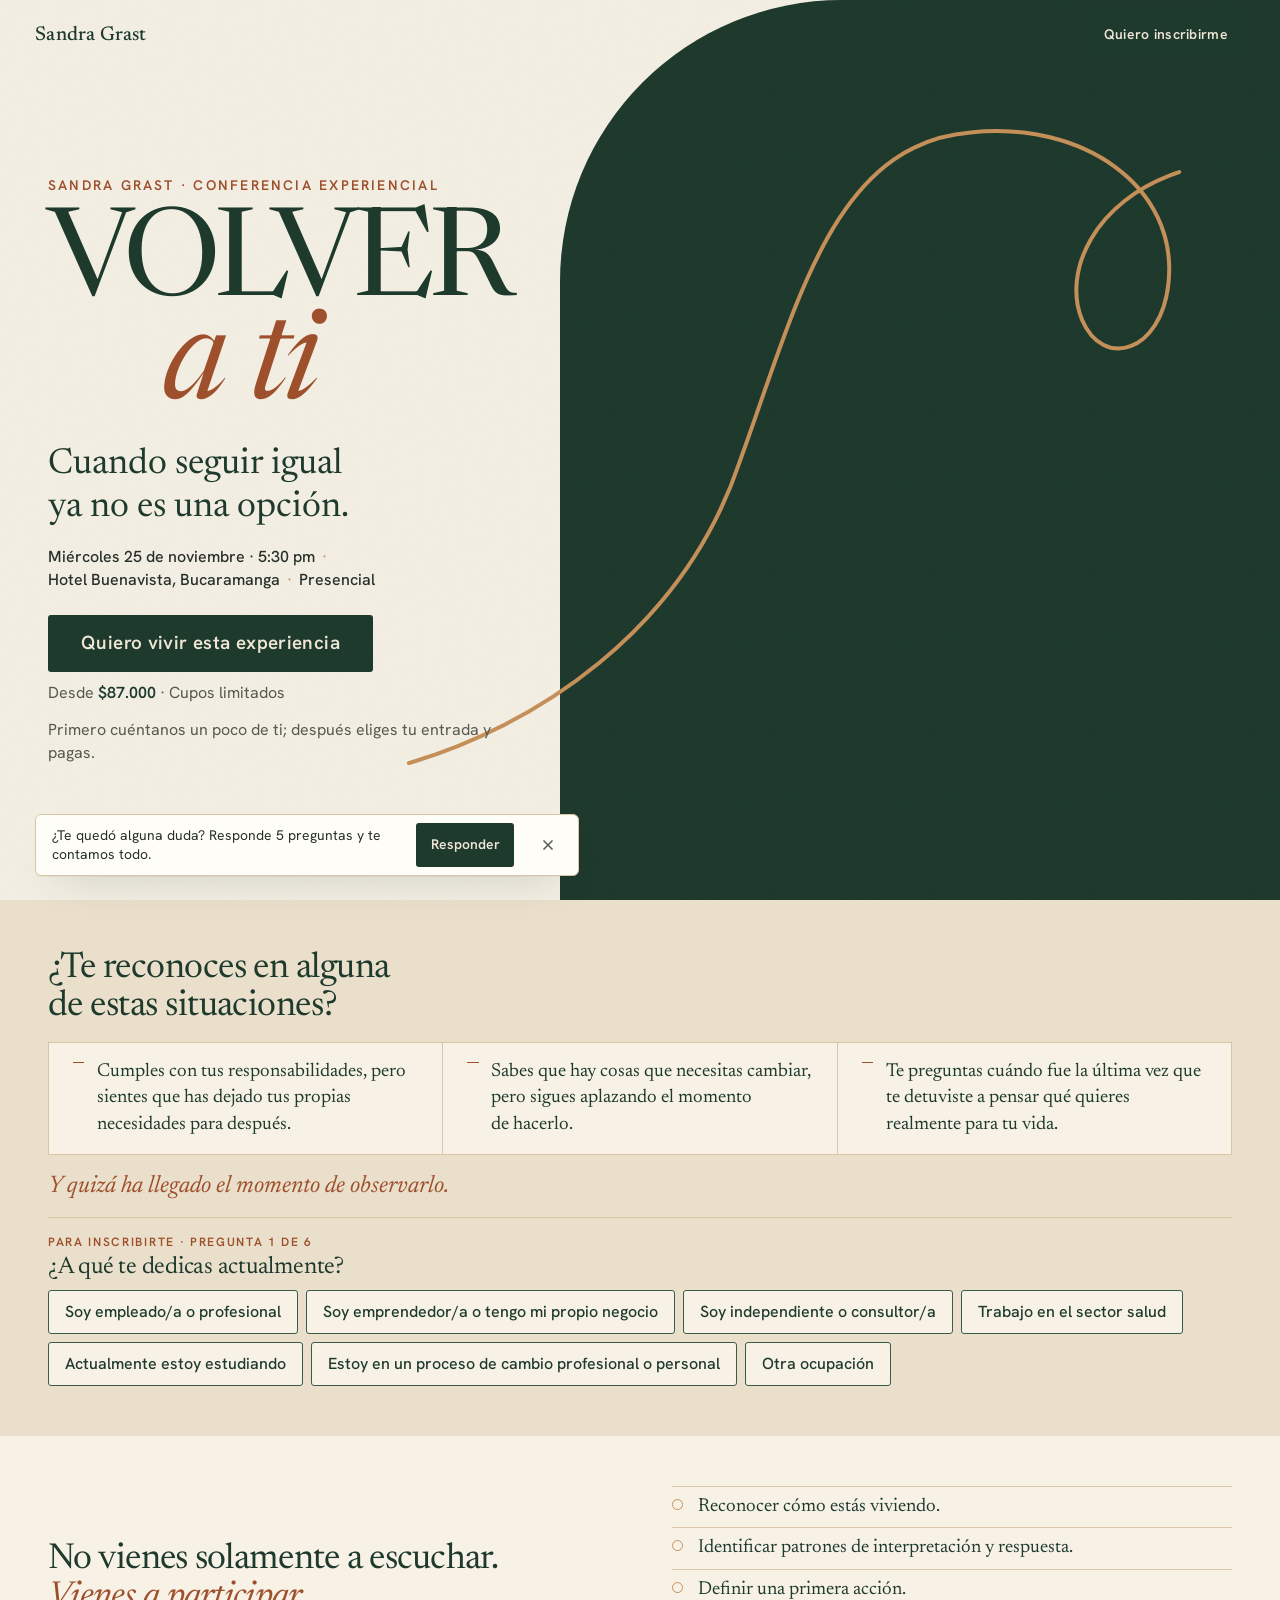
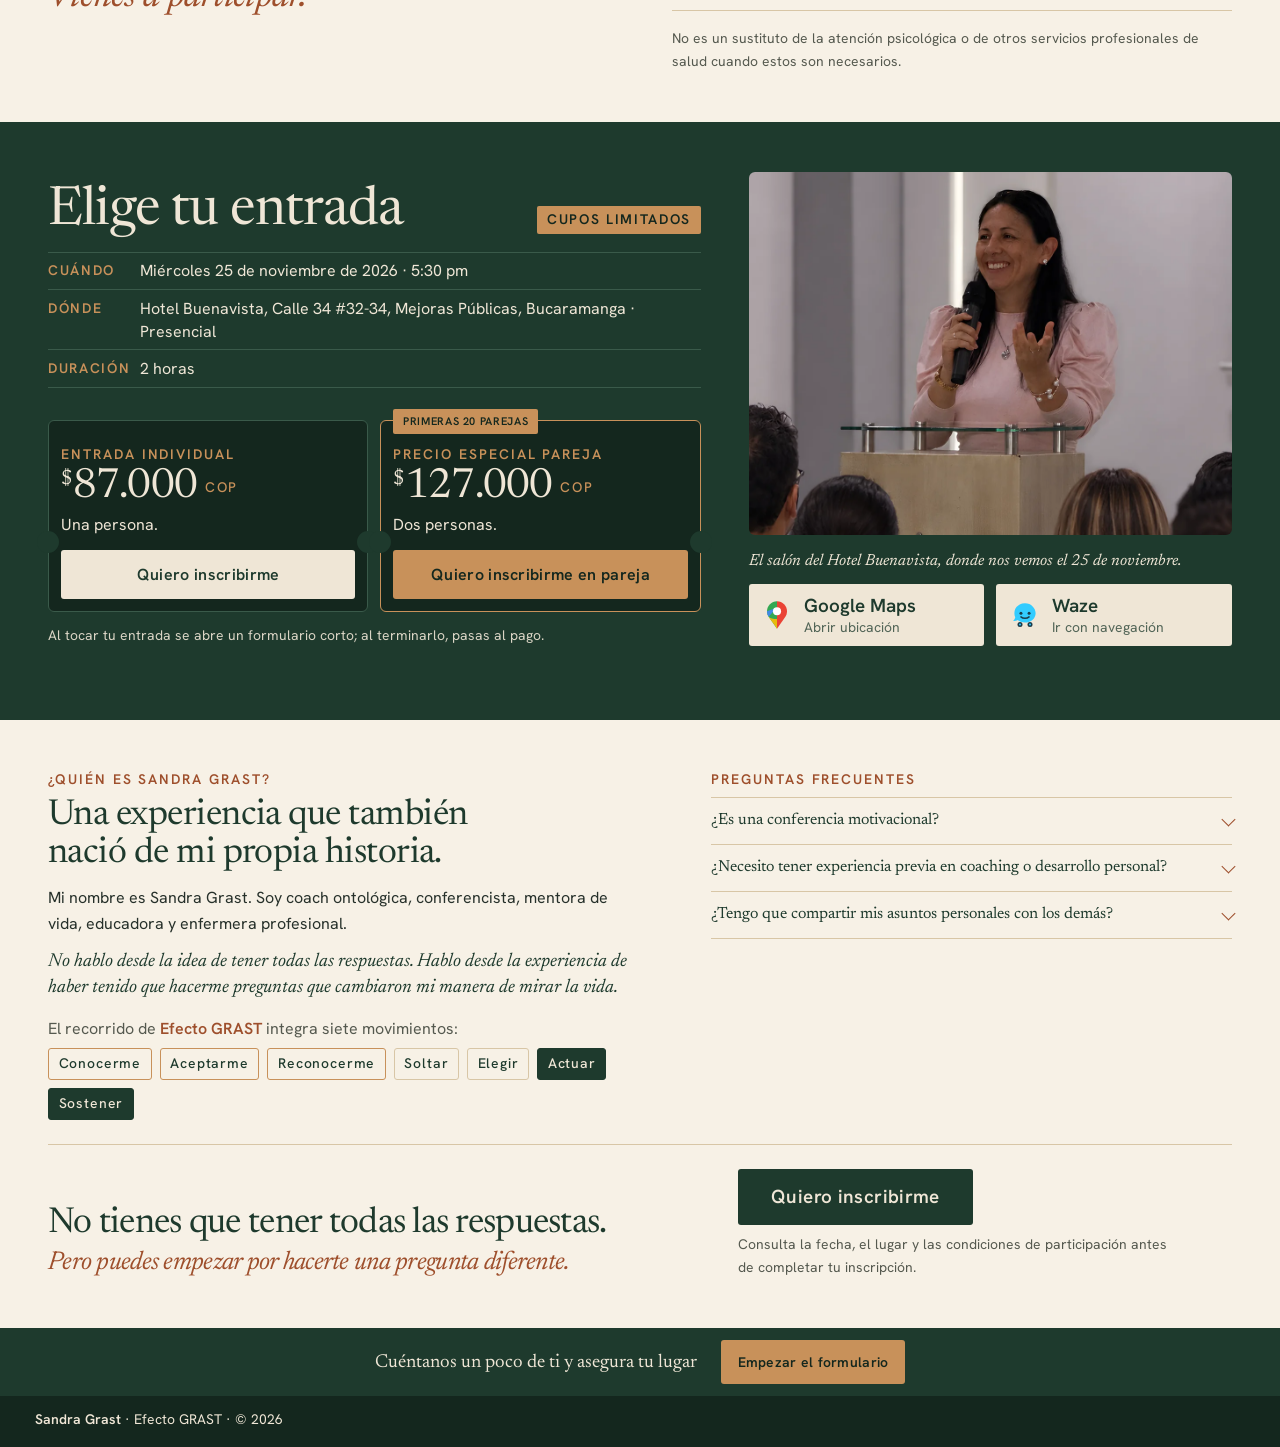
==== index.html @ a9b55940 "Publica el rediseño: hero con la foto de Sandra y landing más corta Co-Authored-By: Claude Sonnet 5." ====
<!doctype html>
<html lang="es-CO">
<head>
<meta charset="utf-8">
<meta name="viewport" content="width=device-width, initial-scale=1, viewport-fit=cover">
<title>VOLVER A TI · Conferencia experiencial de Sandra Grast · Bucaramanga</title>
<meta name="description" content="VOLVER A TI, conferencia experiencial de Sandra Grast, coach ontológica y creadora de Efecto GRAST. Cuando seguir igual ya no es una opción. 25 de noviembre de 2026, 5:30 pm, Hotel Buenavista, Bucaramanga.">
<meta name="theme-color" content="#1E3A2D">
<style id="fuentes-incrustadas">
@font-face {
  font-family: 'Hanken Grotesk';
  font-style: normal;
  font-weight: 400;
  font-display: swap;
  src: url([data-uri]) format('woff2');
  unicode-range: U+0000-00FF, U+0131, U+0152-0153, U+02BB-02BC, U+02C6, U+02DA, U+02DC, U+0304, U+0308, U+0329, U+2000-206F, U+20AC, U+2122, U+2191, U+2193, U+2212, U+2215, U+FEFF, U+FFFD;
}
@font-face {
  font-family: 'Hanken Grotesk';
  font-style: normal;
  font-weight: 500;
  font-display: swap;
  src: url([data-uri]) format('woff2');
  unicode-range: U+0000-00FF, U+0131, U+0152-0153, U+02BB-02BC, U+02C6, U+02DA, U+02DC, U+0304, U+0308, U+0329, U+2000-206F, U+20AC, U+2122, U+2191, U+2193, U+2212, U+2215, U+FEFF, U+FFFD;
}
@font-face {
  font-family: 'Hanken Grotesk';
  font-style: normal;
  font-weight: 600;
  font-display: swap;
  src: url([data-uri]) format('woff2');
  unicode-range: U+0000-00FF, U+0131, U+0152-0153, U+02BB-02BC, U+02C6, U+02DA, U+02DC, U+0304, U+0308, U+0329, U+2000-206F, U+20AC, U+2122, U+2191, U+2193, U+2212, U+2215, U+FEFF, U+FFFD;
}
@font-face {
  font-family: 'Newsreader';
  font-style: italic;
  font-weight: 400;
  font-display: swap;
  src: url([data-uri]) format('woff2');
  unicode-range: U+0000-00FF, U+0131, U+0152-0153, U+02BB-02BC, U+02C6, U+02DA, U+02DC, U+0304, U+0308, U+0329, U+2000-206F, U+20AC, U+2122, U+2191, U+2193, U+2212, U+2215, U+FEFF, U+FFFD;
}
@font-face {
  font-family: 'Newsreader';
  font-style: normal;
  font-weight: 400;
  font-display: swap;
  src: url([data-uri]) format('woff2');
  unicode-range: U+0000-00FF, U+0131, U+0152-0153, U+02BB-02BC, U+02C6, U+02DA, U+02DC, U+0304, U+0308, U+0329, U+2000-206F, U+20AC, U+2122, U+2191, U+2193, U+2212, U+2215, U+FEFF, U+FFFD;
}
@font-face {
  font-family: 'Newsreader';
  font-style: normal;
  font-weight: 500;
  font-display: swap;
  src: url([data-uri]) format('woff2');
  unicode-range: U+0000-00FF, U+0131, U+0152-0153, U+02BB-02BC, U+02C6, U+02DA, U+02DC, U+0304, U+0308, U+0329, U+2000-206F, U+20AC, U+2122, U+2191, U+2193, U+2212, U+2215, U+FEFF, U+FFFD;
}
</style>
<link rel="preload" as="image" type="image/avif" media="(max-width: 55.99rem)" imagesrcset="img/sandra-hero-m-640.avif 640w, img/sandra-hero-m-900.avif 900w" imagesizes="100vw" fetchpriority="high">
<link rel="preload" as="image" type="image/avif" media="(min-width: 56rem)" imagesrcset="img/sandra-hero-d-720.avif 720w, img/sandra-hero-d-1000.avif 1000w" imagesizes="46vw" fetchpriority="high">
<link rel="stylesheet" href="css/styles.css?v=20">
<script>document.documentElement.classList.add('js')</script>
<!-- Meta Pixel --><script>
!function(f,b,e,v,n,t,s){if(f.fbq)return;n=f.fbq=function(){n.callMethod?
n.callMethod.apply(n,arguments):n.queue.push(arguments)};if(!f._fbq)f._fbq=n;
n.push=n;n.loaded=!0;n.version='2.0';n.queue=[];t=b.createElement(e);t.async=!0;
t.src=v;s=b.getElementsByTagName(e)[0];s.parentNode.insertBefore(t,s)}(window,
document,'script','https://connect.facebook.net/en_US/fbevents.js');

fbq('init', '1837235310745837');
fbq('track', "PageView");</script><style>/*publico*/.falta,.revision{display:none!important}</style></head>
<body><noscript><img height="1" width="1" style="display:none"
src="https://www.facebook.com/tr?id=1837235310745837&ev=PageView&noscript=1"
/></noscript>
<a class="skip" href="#contenido">Saltar al contenido</a>

<header class="nav" id="nav">
  <a class="wordmark" href="#inicio" aria-label="Sandra Grast, inicio">
    <span class="wordmark__name">Sandra Grast</span>
  </a>
  <a class="btn btn--sm" href="#entradas" data-abrir-form data-origen="nav" aria-haspopup="dialog">Quiero inscribirme</a>
</header>

<main id="contenido">

<!-- 1 · HERO · la foto de Sandra y el lazo que vuelve sobre sí mismo -->
<section class="hero" id="inicio" aria-labelledby="hero-titulo">
  <figure class="hero__foto" id="hero-foto">
    <picture>
      <source media="(min-width: 56rem)" type="image/avif" srcset="img/sandra-hero-d-720.avif 720w, img/sandra-hero-d-1000.avif 1000w" sizes="(min-width: 56rem) 46vw">
      <source media="(min-width: 56rem)" type="image/webp" srcset="img/sandra-hero-d-720.webp 720w, img/sandra-hero-d-1000.webp 1000w" sizes="(min-width: 56rem) 46vw">
      <source type="image/avif" srcset="img/sandra-hero-m-640.avif 640w, img/sandra-hero-m-900.avif 900w" sizes="100vw">
      <source type="image/webp" srcset="img/sandra-hero-m-640.webp 640w, img/sandra-hero-m-900.webp 900w" sizes="100vw">
      <img class="hero__img" src="img/sandra-hero-m-900.webp" width="900" height="788" fetchpriority="high" decoding="async" alt="Sandra Grast sonríe de frente a la cámara, con camiseta celeste, delante de un arbusto con flores moradas y blancas en un jardín">
    </picture>
    <svg class="hero__lazo hero__lazo--m" viewBox="0 0 900 788" preserveAspectRatio="xMidYMid slice" aria-hidden="true" focusable="false">
      <path d="M90 868C112 740 152 596 196 460 246 290 330 165 470 150 625 133 760 225 745 360 735 455 655 480 625 410 598 345 640 245 760 205"/>
    </svg>
    <svg class="hero__lazo hero__lazo--d" viewBox="0 0 1000 1250" preserveAspectRatio="xMidYMid slice" aria-hidden="true" focusable="false">
      <path d="M-210 1060C-40 1010 170 880 250 640 330 420 380 200 570 184 725 167 860 259 845 394 835 489 755 514 725 444 698 379 740 279 860 239"/>
    </svg>
  </figure>

  <div class="hero__in">
    <p class="hero__kicker">Sandra Grast · Conferencia experiencial</p>
    <h1 id="hero-titulo" class="hero__title"><span class="hero__l1">Volver</span> <span class="hero__l2">a&nbsp;ti</span></h1>
    <p class="hero__sub">Cuando seguir igual ya no es una opción.</p>
    <p class="hero__data">
      <time datetime="2026-11-25T17:30">Miércoles 25 de noviembre · 5:30 pm</time>
      <span class="hero__sep" aria-hidden="true">·</span> <span>Hotel Buenavista, Bucaramanga</span>
      <span class="hero__sep" aria-hidden="true">·</span> <span>Presencial</span>
    </p>
    <div class="hero__ctas">
      <a class="btn btn--lg" href="#entradas" data-abrir-form data-origen="hero" aria-haspopup="dialog">Quiero vivir esta experiencia</a>
      <p class="hero__precio">Desde <strong>$87.000</strong> · Cupos limitados</p>
    </div>
    <p class="hero__paso">Primero cuéntanos un poco de ti; después eliges tu entrada y pagas.</p>
  </div>
</section>

<!-- 2 · TE RECONOCES + pregunta 1 a un toque -->
<section class="sec reconoces" id="reconoces" aria-labelledby="rec-titulo">
  <div class="reconoces__in">
    <h2 id="rec-titulo" class="h2 reconoces__t">¿Te reconoces en alguna de estas situaciones?</h2>
    <ul class="espejo reveal">
      <li>Cumples con tus responsabilidades, pero sientes que has dejado tus propias necesidades para después.</li>
      <li>Sabes que hay cosas que necesitas cambiar, pero sigues aplazando el momento de hacerlo.</li>
      <li>Te preguntas cuándo fue la última vez que te detuviste a pensar qué quieres realmente para tu vida.</li>
    </ul>
    <p class="reconoces__cierre">Y quizá ha llegado el momento de observarlo.</p>

    <div class="captar" id="empezar" data-con-js hidden>
      <p class="captar__eyebrow">Para inscribirte · pregunta 1 de 6</p>
      <p id="captar-titulo" class="captar__q">¿A qué te dedicas actualmente?</p>
      <div class="captar__ops" role="group" aria-labelledby="captar-titulo">
        <button type="button" class="captar__op" data-ocupacion="Soy empleado/a o profesional." aria-haspopup="dialog">Soy empleado/a o profesional</button>
        <button type="button" class="captar__op" data-ocupacion="Soy emprendedor/a o tengo mi propio negocio." aria-haspopup="dialog">Soy emprendedor/a o tengo mi propio negocio</button>
        <button type="button" class="captar__op" data-ocupacion="Soy independiente o consultor/a." aria-haspopup="dialog">Soy independiente o consultor/a</button>
        <button type="button" class="captar__op" data-ocupacion="Trabajo en el sector salud." aria-haspopup="dialog">Trabajo en el sector salud</button>
        <button type="button" class="captar__op" data-ocupacion="Actualmente estoy estudiando." aria-haspopup="dialog">Actualmente estoy estudiando</button>
        <button type="button" class="captar__op" data-ocupacion="Estoy en un proceso de cambio profesional o personal." aria-haspopup="dialog">Estoy en un proceso de cambio profesional o personal</button>
        <button type="button" class="captar__op" data-ocupacion="Otra ocupación." aria-haspopup="dialog">Otra ocupación</button>
      </div>
    </div>
  </div>
</section>

<!-- 3 · QUÉ VIVIRÁS -->
<section class="sec vivir" id="experiencia" aria-labelledby="vivir-titulo">
  <div class="vivir__in">
    <h2 id="vivir-titulo" class="vivir__titulo"><span>No vienes solamente a escuchar.</span> <span class="vivir__b">Vienes a participar.</span></h2>
    <ol class="pasos reveal" aria-label="Qué puedes descubrir durante la conferencia">
      <li>Reconocer cómo estás viviendo.</li>
      <li>Identificar patrones de interpretación y respuesta.</li>
      <li>Definir una primera acción.</li>
    </ol>
    <p class="aviso">No es un sustituto de la atención psicológica o de otros servicios profesionales de salud cuando estos son necesarios.</p>
  </div>
</section>

<!-- 4 · ENTRADAS + INFO PRÁCTICA + CÓMO LLEGAR -->
<section class="sec entradas" id="entradas" aria-labelledby="ent-titulo">
  <div class="entradas__grid">
    <div class="entradas__info">
      <div class="entradas__cab"><h2 id="ent-titulo" class="h2 h2--claro">Elige tu entrada</h2><p class="entradas__cupos">Cupos limitados</p></div>
      <dl class="ficha" aria-label="Datos de la conferencia">
        <div><dt>Cuándo</dt><dd><time datetime="2026-11-25T17:30">Miércoles 25 de noviembre de 2026 · 5:30 pm</time></dd></div>
        <div><dt>Dónde</dt><dd>Hotel Buenavista, Calle 34 #32-34, Mejoras Públicas, Bucaramanga · Presencial</dd></div>
        <div><dt>Duración</dt><dd>2 horas </dd></div>
      </dl>

      <div class="tickets">
        <article class="ticket" aria-labelledby="t1">
          <h3 id="t1" class="ticket__tipo">Entrada individual</h3>
          <p class="ticket__precio"><span class="ticket__cop">$</span>87.000 <span class="ticket__mon">COP</span></p>
          <p class="ticket__det">Una persona.</p>
          <a class="btn btn--full btn--claro" href="#entradas" data-abrir-form data-entrada="individual" data-origen="boton-ticket-individual" aria-haspopup="dialog">Quiero inscribirme</a>
        </article>
        <article class="ticket ticket--pareja" aria-labelledby="t2">
          <p class="ticket__sello">Primeras 20 parejas</p>
          <h3 id="t2" class="ticket__tipo">Precio especial pareja</h3>
          <p class="ticket__precio"><span class="ticket__cop">$</span>127.000 <span class="ticket__mon">COP</span></p>
          <p class="ticket__det">Dos personas.</p>
          <a class="btn btn--full btn--caramelo" href="#entradas" data-abrir-form data-entrada="pareja" data-origen="boton-ticket-pareja" aria-haspopup="dialog">Quiero inscribirme en pareja</a>
        </article>
      </div>
      <p class="entradas__pago">Al tocar tu entrada se abre un formulario corto; al terminarlo, pasas al pago.</p>
    </div>

    <div class="entradas__lugar">
      <figure class="lugar">
        <img class="foto" src="img/sandra-conferencia-salon.webp" width="1100" height="1100" loading="lazy" decoding="async" alt="Sandra Grast sonríe de frente con un micrófono en la mano, de pie tras el atril del Hotel Buenavista; en primer plano, personas sentadas de espaldas la escuchan">
        <figcaption>El salón del Hotel Buenavista, donde nos vemos el 25 de noviembre.</figcaption>
      </figure>
      <div class="mapas" role="group" aria-label="Cómo llegar al Hotel Buenavista">
        <a class="mapa" href="https://www.google.com/maps/search/?api=1&amp;query=Hotel+Buena+Vista%2C+Calle+34+%2332-34%2C+Mejoras+P%C3%BAblicas%2C+Bucaramanga" target="_blank" rel="noopener">
          <svg class="mapa__logo" viewBox="0 0 48 48" aria-hidden="true" focusable="false">
            <path fill="#34A853" d="M24 2C15.2 2 8 9.2 8 18c0 3.2 1 6.2 2.6 8.7L24 46V2z"/>
            <path fill="#EA4335" d="M24 2c8.8 0 16 7.2 16 16 0 3.2-1 6.2-2.6 8.7L24 46V2z"/>
            <path fill="#FBBC04" d="M10.6 26.7C12.7 30 17.5 36 24 46V30.5c-6 0-11.4-1.4-13.4-3.8z" opacity=".9"/>
            <path fill="#4285F4" d="M8 18c0 3.2 1 6.2 2.6 8.7L24 12 8 18z" opacity=".9"/>
            <circle cx="24" cy="18" r="6.5" fill="#fff"/>
          </svg>
          <span class="mapa__txt"><strong>Google Maps</strong><small>Abrir ubicación</small></span>
        </a>
        <a class="mapa" href="https://waze.com/ul?q=Hotel%20Buena%20Vista%20Calle%2034%20%2332-34%20Bucaramanga&amp;navigate=yes" target="_blank" rel="noopener">
          <svg class="mapa__logo" viewBox="0 0 48 48" aria-hidden="true" focusable="false">
            <path fill="#33CCFF" d="M24 5C14 5 7 12 7 21c0 2.4.5 4.6 1.4 6.5-.7 2.8-2 4.9-3.4 6 2.6.4 5.2-.1 7.4-1.4C14.6 34.5 19 36 24 36c10 0 17-7 17-15S34 5 24 5z"/>
            <circle cx="17.5" cy="21" r="2.4" fill="#1B3B4A"/>
            <circle cx="30.5" cy="21" r="2.4" fill="#1B3B4A"/>
            <path d="M17.5 27c3.4 3 9.6 3 13 0" fill="none" stroke="#1B3B4A" stroke-width="2.4" stroke-linecap="round"/>
            <circle cx="16" cy="39" r="4" fill="#1B3B4A"/><circle cx="32" cy="39" r="4" fill="#1B3B4A"/>
            <circle cx="16" cy="39" r="1.6" fill="#33CCFF"/><circle cx="32" cy="39" r="1.6" fill="#33CCFF"/>
          </svg>
          <span class="mapa__txt"><strong>Waze</strong><small>Ir con navegación</small></span>
        </a>
      </div>
    </div>
  </div>

  <p class="entradas__pend"></p>
</section>

<!-- 5 · SANDRA + EFECTO GRAST + FAQ + CIERRE -->
<section class="sec sandra" id="sandra" aria-labelledby="sandra-titulo">
  <div class="sandra__in">
    <div class="sandra__texto">
      <p class="eyebrow">¿Quién es Sandra Grast?</p>
      <h2 id="sandra-titulo" class="h2 sandra__t">Una experiencia que también nació de mi propia historia.</h2>
      
      <div class="prose">
        <p>Mi nombre es Sandra Grast. Soy coach ontológica, conferencista, mentora de vida, educadora y enfermera profesional.</p>
        <p class="prose__voz">No hablo desde la idea de tener todas las respuestas. Hablo desde la experiencia de haber tenido que hacerme preguntas que cambiaron mi manera de mirar la vida.</p>
      </div>
      <div class="grast" id="efecto-grast">
        <p class="grast__t">El recorrido de <strong>Efecto GRAST</strong> integra siete movimientos:</p>
        <ol class="chips" aria-label="Los siete movimientos de Efecto GRAST">
          <li>Conocerme</li><li>Aceptarme</li><li>Reconocerme</li><li>Soltar</li><li>Elegir</li><li>Actuar</li><li>Sostener</li>
        </ol>
      </div>
    </div>

    <div class="faq" id="preguntas">
      <h3 class="faq__t">Preguntas frecuentes</h3>
      <div class="faq__list">
        <details><summary>¿Es una conferencia motivacional?</summary>
          <p>No está concebida como una charla motivacional tradicional. Es una experiencia participativa que combina preguntas, situaciones cotidianas y ejercicios de reflexión.</p></details>
        <details><summary>¿Necesito tener experiencia previa en coaching o desarrollo personal?</summary>
          <p>No. La experiencia está planteada para que puedas participar desde tu propia vida, sin necesidad de conocimientos previos.</p></details>
        <details><summary>¿Tengo que compartir mis asuntos personales con los demás?</summary>
          <p>No es necesario que compartas públicamente asuntos personales. Puedes realizar tu reflexión de manera individual y participar respetando tus propios límites.</p></details>
      </div>
    </div>
  </div>

  <div class="cierre" id="inscripcion">
    <p class="cierre__titulo">No tienes que tener todas las respuestas. <span>Pero puedes empezar por hacerte una pregunta diferente.</span></p>
    <div class="cierre__accion">
      <a class="btn btn--lg" href="#entradas" data-abrir-form data-origen="cierre" aria-haspopup="dialog">Quiero inscribirme</a>
      <p class="cierre__nota">Consulta la fecha, el lugar y las condiciones de participación antes de completar tu inscripción.</p>
    </div>
  </div>
</section>

<section class="franja" aria-labelledby="franja-titulo">
  <p id="franja-titulo" class="franja__t">Cuéntanos un poco de ti y asegura tu lugar</p>
  <a class="btn btn--sm btn--caramelo" href="#entradas" data-abrir-form data-origen="footer" aria-haspopup="dialog">Empezar el formulario</a>
</section>

</main>

<footer class="footer" id="contacto">
  <p><strong>Sandra Grast</strong> · Efecto GRAST · © 2026</p>
  <p id="privacidad"></p>
</footer>

<div class="barra-movil" id="barra-movil">
  <p class="barra-movil__info"><strong>VOLVER A TI</strong><span>25 nov · desde $87.000</span></p>
  <a class="btn btn--sm btn--caramelo" href="#entradas" data-abrir-form data-origen="barra-movil" aria-haspopup="dialog">Quiero inscribirme</a>
</div>

<a class="flotante" id="flotante" href="#entradas" data-abrir-form data-origen="flotante" aria-haspopup="dialog">Quiero inscribirme</a>

<div class="cinta" id="cinta" role="region" aria-label="Aviso" hidden>
  <p class="cinta__t">¿Te quedó alguna duda? Responde 5 preguntas y te contamos todo.</p>
  <button type="button" class="cinta__ir" data-abrir-form data-origen="cinta" aria-haspopup="dialog">Responder</button>
  <button type="button" class="cinta__x" id="cinta-x" aria-label="Cerrar aviso"><svg viewBox="0 0 24 24" aria-hidden="true" focusable="false"><path d="M6 6l12 12M18 6L6 18"/></svg></button>
</div>

<!-- FORMULARIO · hoja modal por pasos (no envía nada todavía: ver enviarFormulario() en js/main.js) -->
<dialog class="hoja" id="form-volver" aria-labelledby="hoja-titulo">
  <form class="hoja__form" id="form-volver-f" novalidate>
    <header class="hoja__cab">
      <h2 class="hoja__titulo" id="hoja-titulo"><span class="hoja__marca">VOLVER A TI</span> <span class="hoja__sep">|</span> <span class="hoja__sub">Inscripción e información de la conferencia</span></h2>
      <button type="button" class="hoja__cerrar" data-cerrar-form aria-label="Cerrar formulario"><svg viewBox="0 0 24 24" aria-hidden="true" focusable="false"><path d="M6 6l12 12M18 6L6 18"/></svg></button>
      <div class="hoja__progreso" aria-hidden="true"><span class="hoja__barra" id="hoja-barra"></span></div>
      <p class="hoja__cuenta" id="hoja-cuenta" aria-live="polite">Pregunta 1 de 6</p>
    </header>

    <div class="hoja__cuerpo" id="hoja-cuerpo">
      <!-- 1 -->
      <div class="hoja__intro" id="hoja-intro">
        <p class="hoja__intro-a">A veces construimos una vida que, aunque parece funcionar, deja de representarnos. Volver a Ti es una invitación a detenerte, cuestionar la forma en que estás interpretando tu vida y abrirte a nuevas posibilidades.</p>
        <p class="hoja__intro-b">Déjanos tus datos y responde estas preguntas para conocer tus intereses y compartirte la información de la conferencia.</p>
      </div>
      <fieldset class="paso" data-paso="1" aria-describedby="err-1">
        <legend class="paso__q" tabindex="-1">¿A qué te dedicas actualmente?</legend>
        <div class="opciones">
          <label class="opcion"><input type="radio" name="ocupacion" value="Soy empleado/a o profesional." required><span>Soy empleado/a o profesional.</span></label>
          <label class="opcion"><input type="radio" name="ocupacion" value="Soy emprendedor/a o tengo mi propio negocio."><span>Soy emprendedor/a o tengo mi propio negocio.</span></label>
          <label class="opcion"><input type="radio" name="ocupacion" value="Soy independiente o consultor/a."><span>Soy independiente o consultor/a.</span></label>
          <label class="opcion"><input type="radio" name="ocupacion" value="Trabajo en el sector salud."><span>Trabajo en el sector salud.</span></label>
          <label class="opcion"><input type="radio" name="ocupacion" value="Actualmente estoy estudiando."><span>Actualmente estoy estudiando.</span></label>
          <label class="opcion"><input type="radio" name="ocupacion" value="Estoy en un proceso de cambio profesional o personal."><span>Estoy en un proceso de cambio profesional o personal.</span></label>
          <label class="opcion"><input type="radio" name="ocupacion" value="Otra ocupación."><span>Otra ocupación.</span></label>
        </div>
        <p class="hoja__error" id="err-1" role="alert"></p>
      </fieldset>

      <!-- 2 -->
      <fieldset class="paso" data-paso="2" aria-describedby="err-2" hidden>
        <legend class="paso__q" tabindex="-1">¿Qué te hizo interesarte en la conferencia Volver a Ti?</legend>
        <div class="opciones">
          <label class="opcion"><input type="radio" name="motivo" value="Siento que la vida que he construido ya no me representa del todo." required><span>Siento que la vida que he construido ya no me representa del todo.</span></label>
          <label class="opcion"><input type="radio" name="motivo" value="Quiero comprender por qué repito ciertas situaciones o decisiones."><span>Quiero comprender por qué repito ciertas situaciones o decisiones.</span></label>
          <label class="opcion"><input type="radio" name="motivo" value="Estoy atravesando una etapa de cambios y necesito nuevas perspectivas."><span>Estoy atravesando una etapa de cambios y necesito nuevas perspectivas.</span></label>
          <label class="opcion"><input type="radio" name="motivo" value="Quiero mejorar la relación conmigo mismo/a y con los demás."><span>Quiero mejorar la relación conmigo mismo/a y con los demás.</span></label>
          <label class="opcion"><input type="radio" name="motivo" value="Quiero dejar de vivir en automático y tomar decisiones más conscientes."><span>Quiero dejar de vivir en automático y tomar decisiones más conscientes.</span></label>
          <label class="opcion"><input type="radio" name="motivo" value="Me interesa el crecimiento y la transformación personal."><span>Me interesa el crecimiento y la transformación personal.</span></label>
          <label class="opcion"><input type="radio" name="motivo" value="Otra razón."><span>Otra razón.</span></label>
        </div>
        <p class="hoja__error" id="err-2" role="alert"></p>
      </fieldset>

      <!-- 3 -->
      <fieldset class="paso" data-paso="3" hidden>
        <legend class="paso__q" id="q-3" tabindex="-1">¿Qué te gustaría llevarte de esta experiencia?</legend>
        <label class="campo campo--area">
          <span class="campo__ayuda" id="ayuda-3">Cuéntanos brevemente qué te gustaría comprender, cuestionar o empezar a transformar en tu vida.</span>
          <textarea name="llevarte" rows="5" maxlength="800" aria-labelledby="q-3" aria-describedby="ayuda-3"></textarea>
        </label>
      </fieldset>

      <!-- 4 -->
      <fieldset class="paso" data-paso="4" aria-describedby="err-4" hidden>
        <legend class="paso__q" tabindex="-1">La conferencia Volver a Ti tiene un valor de $87.000 COP. ¿Cuál de estas opciones describe mejor tu situación?</legend>
        <p class="paso__falta"></p>
        <div class="opciones">
          <label class="opcion"><input type="radio" name="inversion" value="Estoy dispuesto/a a invertir $87.000 COP para participar." required><span>Estoy dispuesto/a a invertir $87.000 COP para participar.</span></label>
          <label class="opcion"><input type="radio" name="inversion" value="Me interesa participar, pero necesito conocer más detalles antes de decidir."><span>Me interesa participar, pero necesito conocer más detalles antes de decidir.</span></label>
          <label class="opcion"><input type="radio" name="inversion" value="Me interesa, pero en este momento mi presupuesto es una dificultad."><span>Me interesa, pero en este momento mi presupuesto es una dificultad.</span></label>
          <label class="opcion"><input type="radio" name="inversion" value="Por ahora, estoy buscando experiencias gratuitas."><span>Por ahora, estoy buscando experiencias gratuitas.</span></label>
        </div>
        <p class="hoja__error" id="err-4" role="alert"></p>
      </fieldset>

      <!-- 5 -->
      <fieldset class="paso" data-paso="5" aria-describedby="err-5" hidden>
        <legend class="paso__q" tabindex="-1">Si la experiencia conecta contigo, ¿te interesaría conocer futuras opciones de acompañamiento o talleres para profundizar en tu proceso personal?</legend>
        <div class="opciones">
          <label class="opcion"><input type="radio" name="futuro" value="Sí, me gustaría conocerlas." required><span>Sí, me gustaría conocerlas.</span></label>
          <label class="opcion"><input type="radio" name="futuro" value="Tal vez, dependiendo del tema y la inversión."><span>Tal vez, dependiendo del tema y la inversión.</span></label>
          <label class="opcion"><input type="radio" name="futuro" value="Por ahora, solo me interesa la conferencia Volver a Ti."><span>Por ahora, solo me interesa la conferencia Volver a Ti.</span></label>
          <label class="opcion"><input type="radio" name="futuro" value="No estoy interesado/a en otras experiencias por el momento."><span>No estoy interesado/a en otras experiencias por el momento.</span></label>
        </div>
        <p class="hoja__error" id="err-5" role="alert"></p>
      </fieldset>

      <!-- 6 -->
      <fieldset class="paso" data-paso="6" hidden>
        <legend class="paso__q" tabindex="-1">Datos de contacto</legend>
        <div class="campos">
          <label class="campo"><span class="campo__l">Nombre completo</span>
            <input type="text" name="nombre" autocomplete="name" required aria-describedby="err-nombre">
            <span class="campo__err" id="err-nombre"></span></label>
          <label class="campo"><span class="campo__l">Correo electrónico</span>
            <input type="email" name="correo" autocomplete="email" inputmode="email" required aria-describedby="err-correo">
            <span class="campo__err" id="err-correo"></span></label>
          <label class="campo"><span class="campo__l">Número de WhatsApp</span>
            <input type="tel" name="whatsapp" autocomplete="tel" inputmode="tel" placeholder="+57 300 000 0000" required aria-describedby="err-whatsapp">
            <span class="campo__err" id="err-whatsapp"></span></label>
        </div>
        <div class="autoriza">
          <p class="autoriza__t">Autorización para el tratamiento de datos personales</p>
          <label class="casilla"><input type="checkbox" name="autoriza_datos" value="si" required aria-describedby="err-autoriza"><span>Autorizo el tratamiento de mis datos personales por parte de Sandra Grast / Efecto GRAST para gestionar mi solicitud de información, contactarme en relación con la conferencia Volver a Ti y, si otorgo autorización específica para ello, enviarme información sobre futuras experiencias y actividades. He leído y acepto la política de tratamiento de datos personales. </span></label>
          <span class="campo__err" id="err-autoriza"></span>
          <label class="casilla casilla--opc"><input type="checkbox" name="autoriza_comercial" value="si"><span>Opcional: quiero recibir información sobre futuras experiencias y actividades de Sandra Grast / Efecto GRAST.</span></label>
          
          
        </div>
      </fieldset>

      <!-- gracias -->
      <div class="gracias" id="hoja-gracias" hidden>
        <svg class="gracias__lazo" viewBox="0 0 600 600" aria-hidden="true" focusable="false"><path d="M300 560c-150 0-250-110-250-250S160 50 300 50s250 110 250 250c0 98-62 170-150 170-74 0-122-54-122-116 0-56 40-96 92-96"/></svg>
        <p class="gracias__t" id="gracias-t" tabindex="-1">Último paso: asegura tu lugar</p>
        <p class="gracias__p">Ya recibimos tus respuestas. Para reservar tu cupo en VOLVER A TI, elige tu entrada y completa el pago en línea; la pasarela de Wompi se abre en una pestaña nueva.</p>
        <div class="pagos" role="group" aria-label="Elige tu entrada y paga">
          <a class="pago" id="pago-individual" data-pago="individual" aria-label="Pagar entrada individual, 87.000 pesos, en Wompi (se abre en una pestaña nueva)" href="https://checkout.nequi.wompi.co/l/7AQBAl" target="_blank" rel="noopener">
            <span class="pago__tipo">Pagar entrada individual</span><span class="pago__precio">$87.000</span></a>
          <a class="pago" id="pago-pareja" data-pago="pareja" aria-label="Pagar entrada en pareja, 127.000 pesos, primeras 20 parejas, en Wompi (se abre en una pestaña nueva)" href="https://checkout.nequi.wompi.co/l/TawNNV" target="_blank" rel="noopener">
            <span class="pago__tipo">Pagar entrada en pareja</span><span class="pago__precio">$127.000</span><span class="pago__nota">Primeras 20 parejas</span></a>
        </div>
      </div>
    </div>

    <footer class="hoja__pie" id="hoja-pie">
      <button type="button" class="btn btn--sm btn--borde hoja__atras" id="hoja-atras" hidden>Atrás</button>
      <button type="submit" class="btn hoja__sig" id="hoja-sig">Siguiente</button>
    </footer>
    <footer class="hoja__pie" id="hoja-pie-fin" hidden>
      <button type="button" class="btn btn--borde" data-cerrar-form>Cerrar</button>
    </footer>
  </form>
</dialog>



<script src="js/main.js?v=20" defer></script>
</body>
</html>
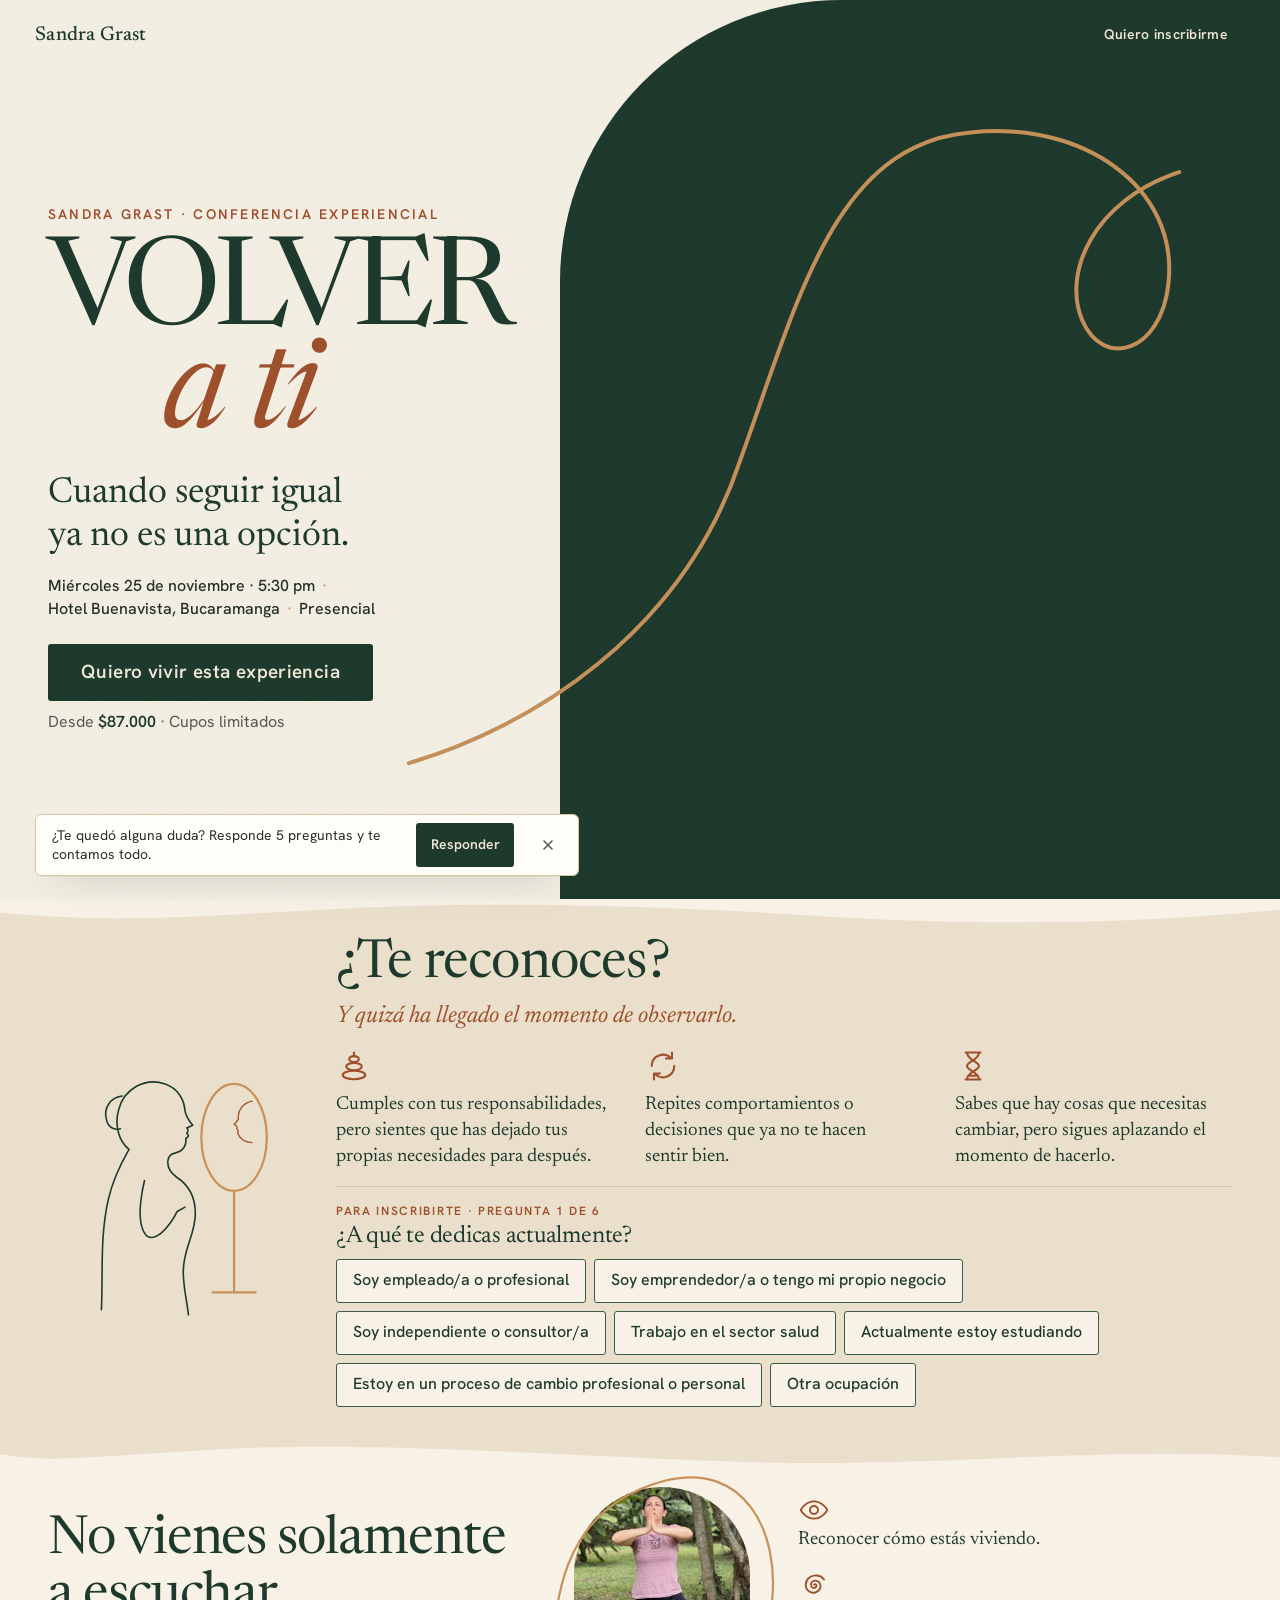
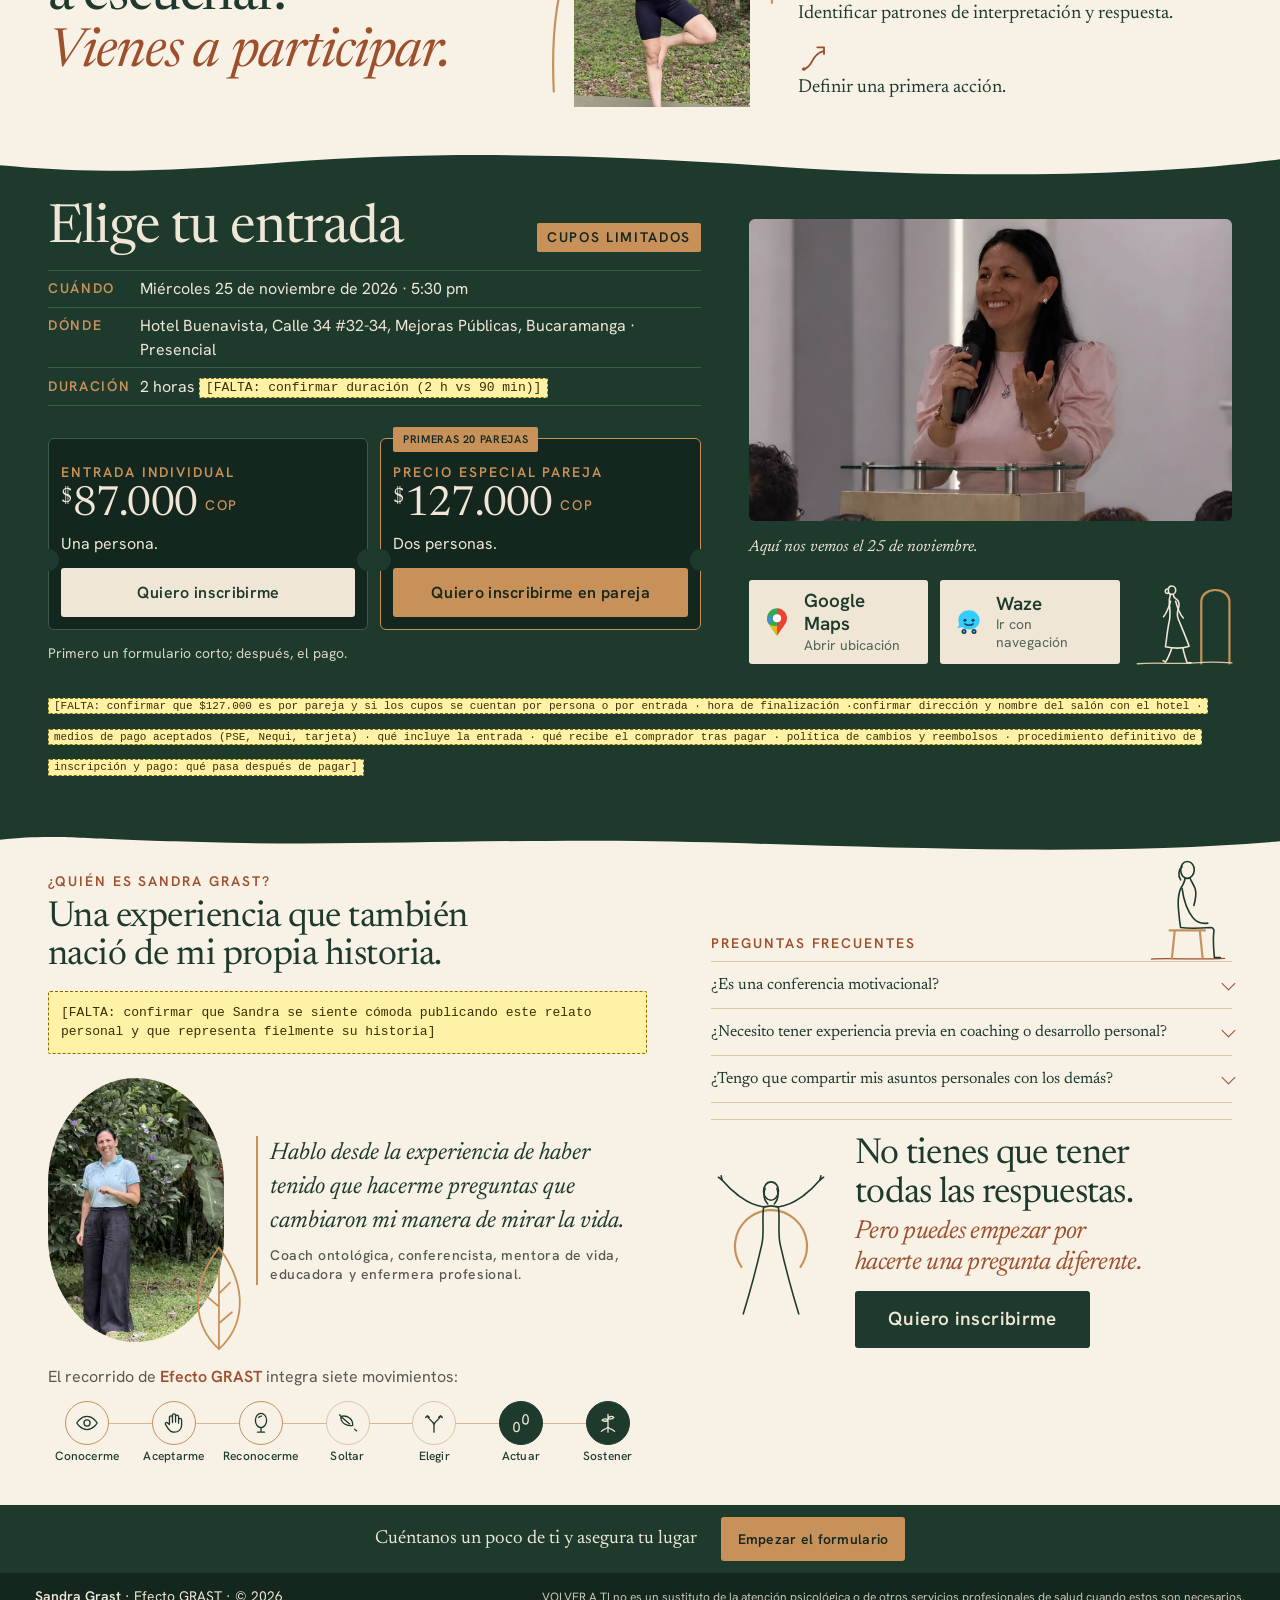
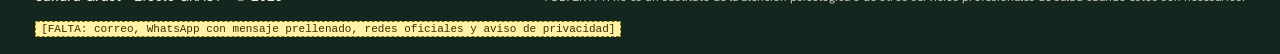
==== commit c7099210: "Landing más visual y resumida: siluetas de línea, íconos y dos fotos nuevas - Cuatro siluetas propia" ====
--- a/index.html
+++ b/index.html
@@ -58,7 +58,7 @@
 </style>
 <link rel="preload" as="image" type="image/avif" media="(max-width: 55.99rem)" imagesrcset="img/sandra-hero-m-640.avif 640w, img/sandra-hero-m-900.avif 900w" imagesizes="100vw" fetchpriority="high">
 <link rel="preload" as="image" type="image/avif" media="(min-width: 56rem)" imagesrcset="img/sandra-hero-d-720.avif 720w, img/sandra-hero-d-1000.avif 1000w" imagesizes="46vw" fetchpriority="high">
-<link rel="stylesheet" href="css/styles.css?v=20">
+<link rel="stylesheet" href="css/styles.css?v=21">
 <script>document.documentElement.classList.add('js')</script>
 <!-- Meta Pixel --><script>
 !function(f,b,e,v,n,t,s){if(f.fbq)return;n=f.fbq=function(){n.callMethod?
@@ -68,7 +68,7 @@
 document,'script','https://connect.facebook.net/en_US/fbevents.js');
 
 fbq('init', '1837235310745837');
-fbq('track', "PageView");</script><style>/*publico*/.falta,.revision{display:none!important}</style></head>
+fbq('track', "PageView");</script></head>
 <body><noscript><img height="1" width="1" style="display:none"
 src="https://www.facebook.com/tr?id=1837235310745837&ev=PageView&noscript=1"
 /></noscript>
@@ -114,20 +114,46 @@
       <a class="btn btn--lg" href="#entradas" data-abrir-form data-origen="hero" aria-haspopup="dialog">Quiero vivir esta experiencia</a>
       <p class="hero__precio">Desde <strong>$87.000</strong> · Cupos limitados</p>
     </div>
-    <p class="hero__paso">Primero cuéntanos un poco de ti; después eliges tu entrada y pagas.</p>
   </div>
 </section>
+
+<!-- iconos de línea (sprite, decorativos) -->
+<svg class="sprite" aria-hidden="true" focusable="false">
+  <symbol id="i-ojo" viewBox="0 0 24 24"><path d="M2 12s3.6-6.5 10-6.5S22 12 22 12s-3.6 6.5-10 6.5S2 12 2 12z"/><circle cx="12" cy="12" r="3"/></symbol>
+  <symbol id="i-bucle" viewBox="0 0 24 24"><path d="M4.5 12a7.5 7.5 0 0 1 13-5.1M18 3v4h-4M19.5 12a7.5 7.5 0 0 1-13 5.1M6 21v-4h4"/></symbol>
+  <symbol id="i-reloj" viewBox="0 0 24 24"><path d="M7 3h10M7 21h10M8 3c0 5 8 6 8 9s-8 4-8 9M16 3c0 5-8 6-8 9s8 4 8 9M10 18.5h4"/></symbol>
+  <symbol id="i-piedras" viewBox="0 0 24 24"><ellipse cx="12" cy="18" rx="7.5" ry="2.8"/><ellipse cx="12" cy="12.4" rx="5.2" ry="2.4"/><ellipse cx="12" cy="7.4" rx="3.2" ry="2"/><path d="M12 5.4V3"/></symbol>
+  <symbol id="i-espiral" viewBox="0 0 24 24"><path d="M12 12.5c.9-.9 2.3 0 1.8 1.3-.6 1.5-3 1.6-3.8 0-1-2 .6-4.3 3-4.3 3 0 4.6 3 3.6 5.7-1.2 3.3-5.6 4.4-8.4 2.2C5 15.2 5 10 8.3 7.3 11.6 4.6 17 5 19.5 8.6"/></symbol>
+  <symbol id="i-sendero" viewBox="0 0 24 24"><path d="M3.5 20.5c3.5-.5 5.5-3 7-6s3.8-6.2 8-7.5M14.5 4h5v5"/><circle cx="4.5" cy="20.2" r=".6"/></symbol>
+  <symbol id="i-mano" viewBox="0 0 24 24"><path d="M7.5 13V6.5a1.5 1.5 0 0 1 3 0V11.5M10.5 11V4.5a1.5 1.5 0 0 1 3 0V11M13.5 11V5.8a1.5 1.5 0 0 1 3 0V12M16.5 12.2V9a1.5 1.5 0 0 1 3 0v5c0 4-3 7-7 7-3 0-5-1.6-6.4-3.8L3.6 13.4c-.7-1.2.8-2.5 1.9-1.6l2 1.7"/></symbol>
+  <symbol id="i-espejo" viewBox="0 0 24 24"><ellipse cx="12" cy="9.5" rx="5.5" ry="7"/><path d="M12 16.5V21M8.5 21h7M9.6 6.6c.7-1 1.7-1.5 2.9-1.4"/></symbol>
+  <symbol id="i-hoja" viewBox="0 0 24 24"><path d="M5 5.5c6.2-1.6 12 2.3 11.6 8.9C10.3 15.6 4.6 11.7 5 5.5zM5 5.5l8.6 7.4M3 3l2 2.5M18.5 18c.8.8 1.5 1.6 2.5 2"/></symbol>
+  <symbol id="i-cruce" viewBox="0 0 24 24"><path d="M12 21v-7M12 14c0-4-5.5-4.6-6.5-9M12 14c0-4 5.5-4.6 6.5-9M3.8 6.6l1.7-1.8 1.9 1.6M16.6 6.4l1.9-1.6 1.7 1.8"/></symbol>
+  <symbol id="i-paso" viewBox="0 0 24 24"><path d="M7.6 20.5c-1.8 0-2.7-1.6-2.7-3.6 0-2.6 1-5.6 2.8-5.6s2.7 2.5 2.6 5.2c0 2.2-.9 4-2.7 4zM16.4 13c-1.8 0-2.7-1.6-2.7-3.6 0-2.6 1-5.6 2.8-5.6s2.7 2.5 2.6 5.2c0 2.2-.9 4-2.7 4z"/></symbol>
+  <symbol id="i-raiz" viewBox="0 0 24 24"><path d="M12 3.5V21M12 16c-1.6 2-4.6 2-6.5 4.2M12 16c1.6 2 4.6 2 6.5 4.2M12 9c-2-1.6-4.5-1.5-5.8.2 2 1.4 4.2 1.4 5.8-.2zM12 7c1.8-1.8 4.4-1.9 5.8-.3-1.9 1.6-4.2 1.8-5.8.3z"/></symbol>
+</svg>
 
 <!-- 2 · TE RECONOCES + pregunta 1 a un toque -->
 <section class="sec reconoces" id="reconoces" aria-labelledby="rec-titulo">
+  <svg class="ola" viewBox="0 0 1440 40" preserveAspectRatio="none" aria-hidden="true" focusable="false"><path d="M0 0h1440v14c-160 18-330 22-520 8S540 2 360 14 120 30 0 18z"/></svg>
   <div class="reconoces__in">
-    <h2 id="rec-titulo" class="h2 reconoces__t">¿Te reconoces en alguna de estas situaciones?</h2>
+    <div class="reconoces__cab">
+      <h2 id="rec-titulo" class="h2 reconoces__t">¿Te reconoces?</h2>
+      <p class="reconoces__cierre">Y quizá ha llegado el momento de observarlo.</p>
+      <!-- silueta: mujer de perfil frente al espejo -->
+      <svg class="figura figura--espejo dibujo" viewBox="0 0 260 320" aria-hidden="true" focusable="false">
+        <path class="f-acento" pathLength="1" d="M216 58c21 0 38 28 38 62s-17 62-38 62-38-28-38-62 17-62 38-62zM216 182v118M191 300h50"/>
+        <path class="f-reflejo" pathLength="1" d="M237 78c-11 2-17 11-16 21l-5 6c3 1 4 3 3 5 2 1 2 3 1 5 3 7 9 11 17 11"/>
+        <path pathLength="1" d="M62 320c2-40-2-84 8-128 6-26 16-44 24-58-12-10-17-28-12-46 6-24 30-38 54-30 14 5 22 17 23 31 1 6 3 10 9 17l-7 3c2 2 2 4 0 6 3 2 2 5-1 6 1 8-3 15-12 17-6 1-9 5-9 11 0 7 3 12 10 17 14 9 22 22 22 42 0 26-14 40-14 68 0 18 4 32 6 50"/>
+        <path pathLength="1" d="M86 72c-14 2-22 14-18 28 2 9 10 12 16 10"/>
+        <path pathLength="1" d="M112 170C106 196 104 222 114 234 124 242 140 226 150 206l9-5"/>
+      </svg>
+    </div>
     <ul class="espejo reveal">
-      <li>Cumples con tus responsabilidades, pero sientes que has dejado tus propias necesidades para después.</li>
-      <li>Sabes que hay cosas que necesitas cambiar, pero sigues aplazando el momento de hacerlo.</li>
-      <li>Te preguntas cuándo fue la última vez que te detuviste a pensar qué quieres realmente para tu vida.</li>
+      <li><svg class="ico" aria-hidden="true" focusable="false"><use href="#i-piedras"/></svg><span>Cumples con tus responsabilidades, pero sientes que has dejado tus propias necesidades para después.</span></li>
+      <li><svg class="ico" aria-hidden="true" focusable="false"><use href="#i-bucle"/></svg><span>Repites comportamientos o decisiones que ya no te hacen sentir bien.</span></li>
+      <li><svg class="ico" aria-hidden="true" focusable="false"><use href="#i-reloj"/></svg><span>Sabes que hay cosas que necesitas cambiar, pero sigues aplazando el momento de hacerlo.</span></li>
     </ul>
-    <p class="reconoces__cierre">Y quizá ha llegado el momento de observarlo.</p>
 
     <div class="captar" id="empezar" data-con-js hidden>
       <p class="captar__eyebrow">Para inscribirte · pregunta 1 de 6</p>
@@ -147,26 +173,34 @@
 
 <!-- 3 · QUÉ VIVIRÁS -->
 <section class="sec vivir" id="experiencia" aria-labelledby="vivir-titulo">
+  <svg class="ola ola--arena" viewBox="0 0 1440 40" preserveAspectRatio="none" aria-hidden="true" focusable="false"><path d="M0 0h1440v20c-200-16-380 14-600 6S420-2 240 10 60 26 0 16z"/></svg>
   <div class="vivir__in">
     <h2 id="vivir-titulo" class="vivir__titulo"><span>No vienes solamente a escuchar.</span> <span class="vivir__b">Vienes a participar.</span></h2>
+    <figure class="arco dibujo">
+      <picture>
+        <source type="image/avif" srcset="img/sandra-arbol-480.avif 480w, img/sandra-arbol-720.avif 720w" sizes="(min-width: 56rem) 22rem, 40vw">
+        <img class="arco__img" src="img/sandra-arbol-480.webp" srcset="img/sandra-arbol-480.webp 480w, img/sandra-arbol-720.webp 720w" sizes="(min-width: 56rem) 22rem, 40vw" width="480" height="642" loading="lazy" decoding="async" alt="Sandra Grast en el jardín, de pie sobre una pierna en la postura del árbol, con las manos unidas frente al pecho">
+      </picture>
+      <svg class="arco__trazo" viewBox="0 0 200 268" preserveAspectRatio="none" aria-hidden="true" focusable="false"><path pathLength="1" d="M-6 250C-10 150 0 40 100 8c78-24 112 60 104 140"/></svg>
+    </figure>
     <ol class="pasos reveal" aria-label="Qué puedes descubrir durante la conferencia">
-      <li>Reconocer cómo estás viviendo.</li>
-      <li>Identificar patrones de interpretación y respuesta.</li>
-      <li>Definir una primera acción.</li>
+      <li><svg class="ico" aria-hidden="true" focusable="false"><use href="#i-ojo"/></svg><span>Reconocer cómo estás viviendo.</span></li>
+      <li><svg class="ico" aria-hidden="true" focusable="false"><use href="#i-espiral"/></svg><span>Identificar patrones de interpretación y respuesta.</span></li>
+      <li><svg class="ico" aria-hidden="true" focusable="false"><use href="#i-sendero"/></svg><span>Definir una primera acción.</span></li>
     </ol>
-    <p class="aviso">No es un sustituto de la atención psicológica o de otros servicios profesionales de salud cuando estos son necesarios.</p>
   </div>
 </section>
 
 <!-- 4 · ENTRADAS + INFO PRÁCTICA + CÓMO LLEGAR -->
 <section class="sec entradas" id="entradas" aria-labelledby="ent-titulo">
+  <svg class="ola ola--papel" viewBox="0 0 1440 40" preserveAspectRatio="none" aria-hidden="true" focusable="false"><path d="M0 0h1440v12c-140 22-360 26-560 10S500 0 320 16 80 28 0 20z"/></svg>
   <div class="entradas__grid">
     <div class="entradas__info">
       <div class="entradas__cab"><h2 id="ent-titulo" class="h2 h2--claro">Elige tu entrada</h2><p class="entradas__cupos">Cupos limitados</p></div>
       <dl class="ficha" aria-label="Datos de la conferencia">
         <div><dt>Cuándo</dt><dd><time datetime="2026-11-25T17:30">Miércoles 25 de noviembre de 2026 · 5:30 pm</time></dd></div>
         <div><dt>Dónde</dt><dd>Hotel Buenavista, Calle 34 #32-34, Mejoras Públicas, Bucaramanga · Presencial</dd></div>
-        <div><dt>Duración</dt><dd>2 horas </dd></div>
+        <div><dt>Duración</dt><dd>2 horas <span class="falta">[FALTA: confirmar duración (2 h vs 90 min)]</span></dd></div>
       </dl>
 
       <div class="tickets">
@@ -184,13 +218,22 @@
           <a class="btn btn--full btn--caramelo" href="#entradas" data-abrir-form data-entrada="pareja" data-origen="boton-ticket-pareja" aria-haspopup="dialog">Quiero inscribirme en pareja</a>
         </article>
       </div>
-      <p class="entradas__pago">Al tocar tu entrada se abre un formulario corto; al terminarlo, pasas al pago.</p>
+      <p class="entradas__pago">Primero un formulario corto; después, el pago.</p>
     </div>
 
     <div class="entradas__lugar">
+      <!-- silueta: mujer caminando hacia una puerta en arco -->
+      <svg class="figura figura--puerta dibujo" viewBox="0 0 300 300" aria-hidden="true" focusable="false">
+        <path class="f-acento" pathLength="1" d="M204 292V100c0-50 88-50 88 0v192"/>
+        <path class="f-reflejo" pathLength="1" d="M4 293c60-5 120 2 180-3 40-3 80-2 116 0"/>
+        <path pathLength="1" d="M112 50c7 0 12 6 12 13s-5 13-12 13-11-6-11-13 4-13 11-13zM101 60c-7-2-11 4-9 9 1 4 6 5 9 3"/>
+        <path pathLength="1" d="M116 76C117 84 121 88 127 92 135 98 136 110 132 122 128 134 128 146 134 158 144 182 156 210 166 238 150 244 120 246 92 240 96 214 98 186 104 160 108 140 106 120 104 104 103 92 106 82 108 76"/>
+        <path pathLength="1" d="M146 242C150 260 154 276 160 290h12M112 244C106 262 100 276 92 288l-7-5"/>
+        <path pathLength="1" d="M124 98C130 120 136 138 148 150M108 98C102 118 96 134 86 146"/>
+      </svg>
       <figure class="lugar">
         <img class="foto" src="img/sandra-conferencia-salon.webp" width="1100" height="1100" loading="lazy" decoding="async" alt="Sandra Grast sonríe de frente con un micrófono en la mano, de pie tras el atril del Hotel Buenavista; en primer plano, personas sentadas de espaldas la escuchan">
-        <figcaption>El salón del Hotel Buenavista, donde nos vemos el 25 de noviembre.</figcaption>
+        <figcaption>Aquí nos vemos el 25 de noviembre.</figcaption>
       </figure>
       <div class="mapas" role="group" aria-label="Cómo llegar al Hotel Buenavista">
         <a class="mapa" href="https://www.google.com/maps/search/?api=1&amp;query=Hotel+Buena+Vista%2C+Calle+34+%2332-34%2C+Mejoras+P%C3%BAblicas%2C+Bucaramanga" target="_blank" rel="noopener">
@@ -218,48 +261,82 @@
     </div>
   </div>
 
-  <p class="entradas__pend"></p>
+  <p class="entradas__pend"><span class="falta">[FALTA: confirmar que $127.000 es por pareja y si los cupos se cuentan por persona o por entrada · hora de finalización ·confirmar dirección y nombre del salón con el hotel · medios de pago aceptados (PSE, Nequi, tarjeta) · qué incluye la entrada · qué recibe el comprador tras pagar · política de cambios y reembolsos · procedimiento definitivo de inscripción y pago: qué pasa después de pagar]</span></p>
 </section>
 
 <!-- 5 · SANDRA + EFECTO GRAST + FAQ + CIERRE -->
 <section class="sec sandra" id="sandra" aria-labelledby="sandra-titulo">
+  <svg class="ola ola--verde" viewBox="0 0 1440 40" preserveAspectRatio="none" aria-hidden="true" focusable="false"><path d="M0 0h1440v16c-180 18-400 10-620 2S440 22 260 18 70 6 0 14z"/></svg>
   <div class="sandra__in">
     <div class="sandra__texto">
       <p class="eyebrow">¿Quién es Sandra Grast?</p>
       <h2 id="sandra-titulo" class="h2 sandra__t">Una experiencia que también nació de mi propia historia.</h2>
-      
-      <div class="prose">
-        <p>Mi nombre es Sandra Grast. Soy coach ontológica, conferencista, mentora de vida, educadora y enfermera profesional.</p>
-        <p class="prose__voz">No hablo desde la idea de tener todas las respuestas. Hablo desde la experiencia de haber tenido que hacerme preguntas que cambiaron mi manera de mirar la vida.</p>
+      <p class="falta falta--bloque">[FALTA: confirmar que Sandra se siente cómoda publicando este relato personal y que representa fielmente su historia]</p>
+      <div class="sandra__fila">
+        <figure class="ovalo dibujo">
+          <picture>
+            <source type="image/avif" srcset="img/sandra-jardin-480.avif 480w, img/sandra-jardin-640.avif 640w" sizes="(min-width: 56rem) 15rem, 36vw">
+            <img class="ovalo__img" src="img/sandra-jardin-480.webp" srcset="img/sandra-jardin-480.webp 480w, img/sandra-jardin-640.webp 640w" sizes="(min-width: 56rem) 15rem, 36vw" width="480" height="720" loading="lazy" decoding="async" alt="Sandra Grast de pie en el jardín, sonriente, con camisa celeste y pantalón oscuro, delante de un arbusto con flores moradas">
+          </picture>
+          <svg class="ovalo__hoja" viewBox="0 0 80 120" aria-hidden="true" focusable="false"><path pathLength="1" d="M40 116C14 92 6 52 40 6c34 46 26 86 0 110zM40 116V30M40 70l-14-12M40 56l12-12M40 88l14-12"/></svg>
+        </figure>
+        <blockquote class="sandra__voz"><p>Hablo desde la experiencia de haber tenido que hacerme preguntas que cambiaron mi manera de mirar la vida.</p>
+          <footer>Coach ontológica, conferencista, mentora de vida, educadora y enfermera profesional.</footer></blockquote>
       </div>
       <div class="grast" id="efecto-grast">
         <p class="grast__t">El recorrido de <strong>Efecto GRAST</strong> integra siete movimientos:</p>
-        <ol class="chips" aria-label="Los siete movimientos de Efecto GRAST">
-          <li>Conocerme</li><li>Aceptarme</li><li>Reconocerme</li><li>Soltar</li><li>Elegir</li><li>Actuar</li><li>Sostener</li>
+        <ol class="mov reveal" tabindex="0" aria-label="Los siete movimientos de Efecto GRAST">
+          <li><svg class="ico" aria-hidden="true" focusable="false"><use href="#i-ojo"/></svg>Conocerme</li>
+          <li><svg class="ico" aria-hidden="true" focusable="false"><use href="#i-mano"/></svg>Aceptarme</li>
+          <li><svg class="ico" aria-hidden="true" focusable="false"><use href="#i-espejo"/></svg>Reconocerme</li>
+          <li><svg class="ico" aria-hidden="true" focusable="false"><use href="#i-hoja"/></svg>Soltar</li>
+          <li><svg class="ico" aria-hidden="true" focusable="false"><use href="#i-cruce"/></svg>Elegir</li>
+          <li><svg class="ico" aria-hidden="true" focusable="false"><use href="#i-paso"/></svg>Actuar</li>
+          <li><svg class="ico" aria-hidden="true" focusable="false"><use href="#i-raiz"/></svg>Sostener</li>
         </ol>
       </div>
     </div>
 
+    <div class="sandra__lado">
     <div class="faq" id="preguntas">
+      <!-- silueta: mujer sentada, manos en el regazo -->
+      <svg class="figura figura--sentada dibujo" viewBox="0 0 240 300" aria-hidden="true" focusable="false">
+        <path class="f-reflejo" pathLength="1" d="M20 292c50-4 110 3 200-2"/>
+        <path class="f-acento" pathLength="1" d="M70 214h96M84 214l-8 76M152 214l8 76"/>
+        <path pathLength="1" d="M118 26c12 0 20 11 19 24-1 12-9 22-19 22s-18-10-18-23 7-23 18-23z"/>
+        <path pathLength="1" d="M104 40c-10 8-12 24-4 36"/>
+        <path pathLength="1" d="M112 72c-1 10-6 18-12 28-6 14-8 34-6 56 2 22 4 40 6 50 26 4 54 2 82 0 8 0 10 8 8 16-2 22 0 46 2 66h16"/>
+        <path pathLength="1" d="M126 72c2 8 10 16 14 30 4 16 0 30-4 44"/>
+        <path pathLength="1" d="M104 100c4 30 10 56 30 80 10 12 26 16 40 14"/>
+      </svg>
       <h3 class="faq__t">Preguntas frecuentes</h3>
       <div class="faq__list">
         <details><summary>¿Es una conferencia motivacional?</summary>
-          <p>No está concebida como una charla motivacional tradicional. Es una experiencia participativa que combina preguntas, situaciones cotidianas y ejercicios de reflexión.</p></details>
+          <p>Es una experiencia participativa que combina preguntas, situaciones cotidianas y ejercicios de reflexión.</p></details>
         <details><summary>¿Necesito tener experiencia previa en coaching o desarrollo personal?</summary>
           <p>No. La experiencia está planteada para que puedas participar desde tu propia vida, sin necesidad de conocimientos previos.</p></details>
         <details><summary>¿Tengo que compartir mis asuntos personales con los demás?</summary>
-          <p>No es necesario que compartas públicamente asuntos personales. Puedes realizar tu reflexión de manera individual y participar respetando tus propios límites.</p></details>
+          <p>No es necesario que compartas públicamente asuntos personales.</p></details>
+      </div>
+    </div>
+  <div class="cierre" id="inscripcion">
+        <!-- silueta: mujer de pie con los brazos abiertos -->
+        <svg class="figura figura--brazos dibujo" viewBox="0 0 260 320" aria-hidden="true" focusable="false">
+          <path class="f-acento" pathLength="1" d="M66 214A78 78 0 1 1 194 214"/>
+          <path pathLength="1" d="M130 30c10 0 17 10 16 21-1 11-8 19-16 19s-16-8-16-19 6-21 16-21z"/>
+          <path pathLength="1" d="M117 44c-4 14-2 26 6 34M143 44c4 14 2 26-6 34"/>
+          <path pathLength="1" d="M24 26c22 26 56 54 88 58 6 1 12-2 18-2s12 3 18 2c32-4 66-32 88-58"/>
+          <path pathLength="1" d="M114 86C110 110 116 140 110 166 100 210 84 270 70 316M146 86C150 110 144 140 150 166 160 210 176 270 190 316"/>
+          <path pathLength="1" d="M24 26l-8-6M24 26l-2-9M236 26l8-6M236 26l2-9"/>
+        </svg>
+        <p class="cierre__titulo">No tienes que tener todas las respuestas. <span>Pero puedes empezar por hacerte una pregunta diferente.</span></p>
+        <div class="cierre__accion">
+          <a class="btn btn--lg" href="#entradas" data-abrir-form data-origen="cierre" aria-haspopup="dialog">Quiero inscribirme</a>
+        </div>
       </div>
     </div>
   </div>
 
-  <div class="cierre" id="inscripcion">
-    <p class="cierre__titulo">No tienes que tener todas las respuestas. <span>Pero puedes empezar por hacerte una pregunta diferente.</span></p>
-    <div class="cierre__accion">
-      <a class="btn btn--lg" href="#entradas" data-abrir-form data-origen="cierre" aria-haspopup="dialog">Quiero inscribirme</a>
-      <p class="cierre__nota">Consulta la fecha, el lugar y las condiciones de participación antes de completar tu inscripción.</p>
-    </div>
-  </div>
 </section>
 
 <section class="franja" aria-labelledby="franja-titulo">
@@ -271,7 +348,8 @@
 
 <footer class="footer" id="contacto">
   <p><strong>Sandra Grast</strong> · Efecto GRAST · © 2026</p>
-  <p id="privacidad"></p>
+  <p class="aviso">VOLVER A TI no es un sustituto de la atención psicológica o de otros servicios profesionales de salud cuando estos son necesarios.</p>
+  <p id="privacidad"><span class="falta">[FALTA: correo, WhatsApp con mensaje prellenado, redes oficiales y aviso de privacidad]</span></p>
 </footer>
 
 <div class="barra-movil" id="barra-movil">
@@ -344,7 +422,7 @@
       <!-- 4 -->
       <fieldset class="paso" data-paso="4" aria-describedby="err-4" hidden>
         <legend class="paso__q" tabindex="-1">La conferencia Volver a Ti tiene un valor de $87.000 COP. ¿Cuál de estas opciones describe mejor tu situación?</legend>
-        <p class="paso__falta"></p>
+        <p class="paso__falta"><span class="falta">[FALTA: confirmar valor — el Word dice $90.000]</span></p>
         <div class="opciones">
           <label class="opcion"><input type="radio" name="inversion" value="Estoy dispuesto/a a invertir $87.000 COP para participar." required><span>Estoy dispuesto/a a invertir $87.000 COP para participar.</span></label>
           <label class="opcion"><input type="radio" name="inversion" value="Me interesa participar, pero necesito conocer más detalles antes de decidir."><span>Me interesa participar, pero necesito conocer más detalles antes de decidir.</span></label>
@@ -382,11 +460,11 @@
         </div>
         <div class="autoriza">
           <p class="autoriza__t">Autorización para el tratamiento de datos personales</p>
-          <label class="casilla"><input type="checkbox" name="autoriza_datos" value="si" required aria-describedby="err-autoriza"><span>Autorizo el tratamiento de mis datos personales por parte de Sandra Grast / Efecto GRAST para gestionar mi solicitud de información, contactarme en relación con la conferencia Volver a Ti y, si otorgo autorización específica para ello, enviarme información sobre futuras experiencias y actividades. He leído y acepto la política de tratamiento de datos personales. </span></label>
+          <label class="casilla"><input type="checkbox" name="autoriza_datos" value="si" required aria-describedby="err-autoriza"><span>Autorizo el tratamiento de mis datos personales por parte de Sandra Grast / Efecto GRAST para gestionar mi solicitud de información, contactarme en relación con la conferencia Volver a Ti y, si otorgo autorización específica para ello, enviarme información sobre futuras experiencias y actividades. He leído y acepto la política de tratamiento de datos personales. <span class="falta">[FALTA: enlace a la política de tratamiento de datos]</span></span></label>
           <span class="campo__err" id="err-autoriza"></span>
           <label class="casilla casilla--opc"><input type="checkbox" name="autoriza_comercial" value="si"><span>Opcional: quiero recibir información sobre futuras experiencias y actividades de Sandra Grast / Efecto GRAST.</span></label>
-          
-          
+          <span class="falta" hidden>[FALTA: confirmar el texto de la casilla opcional de comunicaciones comerciales (el Word pide la casilla pero no trae su texto)]</span>
+          <span class="falta" hidden>[FALTA: el formulario no pregunta si la persona va sola o en pareja; sugerencia: agregar esa pregunta para cuadrar con las dos entradas]</span>
         </div>
       </fieldset>
 
@@ -414,8 +492,12 @@
   </form>
 </dialog>
 
-
-
-<script src="js/main.js?v=20" defer></script>
+<section class="revision" id="revision" hidden aria-labelledby="rev-titulo">
+  <h2 id="rev-titulo">Información pendiente</h2>
+  <p>Visible solo con <code>?revision=1</code>. Lista generada desde los marcadores <code>.falta</code> de la página.</p>
+  <ol id="rev-lista"></ol>
+</section>
+
+<script src="js/main.js?v=21" defer></script>
 </body>
 </html>
--- a/css/styles.css
+++ b/css/styles.css
@@ -183,20 +183,56 @@
 /* --- secciones compactas --- */
 .entradas{--sec:clamp(1.75rem,1.2rem + 2.4vw,3.5rem)}
 
+/* ==========================================================
+   DIBUJO DE LÍNEA · siluetas, íconos, olas
+   Mismo lenguaje que el lazo del hero: trazo fino continuo,
+   tinta verde + un acento caramelo/terracota; se dibuja una vez.
+   ========================================================== */
+.sprite{position:absolute;width:0;height:0;overflow:hidden}
+.ico{width:1.75rem;height:1.75rem;flex:none;fill:none;stroke:var(--terracota);stroke-width:1.4;stroke-linecap:round;stroke-linejoin:round}
+.figura{display:block;pointer-events:none;overflow:visible}
+.figura path{fill:none;stroke:var(--verde);stroke-width:1.6;stroke-linecap:round;stroke-linejoin:round;vector-effect:non-scaling-stroke}
+.figura .f-acento{stroke:var(--caramelo);stroke-width:2.2}
+.figura .f-reflejo{stroke:var(--terracota);stroke-width:1.3}
+html.js .dibujo path{stroke-dasharray:1 1;stroke-dashoffset:1}
+html.js .dibujo.is-in path{stroke-dashoffset:0;transition:stroke-dashoffset var(--d5) var(--curva)}
+html.js .dibujo.is-in .f-acento{transition-delay:.25s}
+html.js .dibujo.is-in .f-reflejo{transition-delay:.5s}
+/* ola: borde orgánico que reemplaza el corte recto entre secciones (no suma altura) */
+.ola{position:absolute;left:0;top:-1px;width:100%;height:clamp(14px,2.4vw,34px);fill:var(--papel);pointer-events:none;z-index:1}
+.sec>.ola{max-width:none;margin:0}
+.ola--arena{fill:var(--arena)}
+.ola--verde{fill:var(--verde)}
+.vivir,.entradas,.sandra{position:relative}
+
 /* --- 2 · reconoces --- */
-.reconoces{background:var(--arena);--sec:clamp(1.75rem,1.2rem + 2.4vw,3.5rem)}
-.reconoces__t{margin-bottom:var(--s4);font-size:var(--t-xl);max-width:24ch}
-.espejo{display:grid;gap:1px;background:var(--arena-2);border:1px solid var(--arena-2)}
-.espejo li{background:var(--papel);padding:var(--s2) var(--s3) var(--s2) var(--s8);font:400 var(--t-s)/1.4 var(--serif);color:var(--verde);text-wrap:pretty;position:relative}
-.espejo li::before{content:"";position:absolute;left:var(--s4);top:1em;width:.7rem;height:1px;background:var(--terracota)}
-.reconoces__cierre{margin-top:var(--s4);font:italic 400 var(--t-l)/1.25 var(--serif);color:var(--terracota);text-wrap:balance}
+.reconoces{position:relative;background:var(--arena);--sec:clamp(1.75rem,1.2rem + 2.4vw,3.75rem)}
+.reconoces__cab{position:relative;display:grid;grid-template-columns:1fr 38%;grid-template-rows:1fr auto auto 1fr;gap:0 var(--s3);margin-bottom:var(--s4)}
+.reconoces__t{grid-column:1;grid-row:2;margin-bottom:var(--s2);font-size:var(--t-2xl);max-width:none}
+.reconoces__cierre{grid-column:1;grid-row:3;font:italic 400 var(--t-l)/1.25 var(--serif);color:var(--terracota);text-wrap:balance}
+.figura--espejo{grid-column:2;grid-row:1/5;width:100%;height:auto;margin:calc(var(--s4) * -1) calc(var(--gutter) * -.5) 0 0}
+.espejo{display:grid;gap:var(--s3)}
+.espejo li{display:flex;gap:var(--s3);align-items:flex-start;font:400 var(--t-s)/1.38 var(--serif);color:var(--verde);text-wrap:pretty}
+.espejo .ico{margin-top:.05rem}
 @media (min-width:48rem){
-  .espejo{grid-template-columns:1fr 1fr}
-  .espejo li{padding:var(--s4) var(--s6) var(--s4) var(--s12);font-size:var(--t-m)}
-  .espejo li::before{left:var(--s6)}
-}
-
-@media (min-width:56rem){.espejo{grid-template-columns:repeat(3,1fr)}}
+  .reconoces__cab{grid-template-columns:1fr 10rem}
+  .espejo{grid-template-columns:repeat(3,1fr);gap:var(--s8)}
+  .espejo li{flex-direction:column;gap:var(--s2);font-size:var(--t-m)}
+  .espejo .ico{width:2.25rem;height:2.25rem}
+}
+@media (min-width:56rem){
+  /* escritorio: la silueta a la izquierda sostiene toda la sección */
+  .reconoces{--sec:2.25rem}
+  .captar__op{padding:.5rem .85rem;font-size:var(--t-xs)}
+  .reconoces__in{display:grid;grid-template-columns:14rem 1fr;column-gap:var(--s16);align-items:start}
+  .reconoces__cab{display:contents}
+  .figura--espejo{grid-column:1;grid-row:1/5;margin:0;align-self:center}
+  .reconoces__t,.reconoces__cierre,.reconoces .espejo,.reconoces .captar{grid-column:2}
+  .reconoces__t{grid-row:1}
+  .reconoces__cierre{grid-row:2;margin-bottom:var(--s4)}
+  .reconoces .espejo{grid-row:3}
+  .reconoces .captar{grid-row:4}
+}
 /* pregunta 1 a un toque (dentro de "reconoces") */
 .captar{margin-top:var(--s4);padding-top:var(--s4);border-top:1px solid var(--arena-2)}
 .captar__eyebrow{font:600 .75rem/1.35 var(--sans);letter-spacing:.14em;text-transform:uppercase;color:var(--terracota);margin-bottom:var(--s1)}
@@ -218,17 +254,32 @@
 
 /* --- 3 · qué vivirás --- */
 .vivir{--sec:clamp(1.75rem,1.2rem + 2.4vw,3.5rem)}
-.vivir__in{display:grid;gap:var(--s3)}
-.vivir__titulo{font:400 var(--t-xl)/1.05 var(--serif);letter-spacing:-.02em;color:var(--verde);text-wrap:balance}
+.vivir__in{display:grid;grid-template-columns:40% 1fr;gap:var(--s4) var(--s4);align-items:center}
+.vivir__titulo{grid-column:1/-1;font:400 var(--t-xl)/1.05 var(--serif);letter-spacing:-.02em;color:var(--verde);text-wrap:balance}
 .vivir__titulo span{display:block}
 .vivir__b{font-style:italic;color:var(--terracota)}
-.pasos{border-top:1px solid var(--arena-2)}
-.pasos li{display:grid;grid-template-columns:1.6rem 1fr;align-items:baseline;padding:var(--s2) 0;border-bottom:1px solid var(--arena-2);font:400 var(--t-m)/1.3 var(--serif);color:var(--verde)}
-.pasos li::before{content:"";width:.7rem;height:.7rem;border:1.5px solid var(--caramelo);border-radius:50%;transform:translateY(-.05em)}
-.aviso{font-size:var(--t-xs);color:var(--tinta-suave);max-width:40rem}
+/* foto en arco + el trazo caramelo que la abraza */
+.arco{position:relative;margin:0}
+.arco__img{display:block;width:100%;height:auto;aspect-ratio:3/4;object-fit:cover;object-position:50% 40%;border-radius:999px 999px var(--r2) var(--r2);background:var(--arena)}
+.arco__trazo{position:absolute;inset:-6% -10% 0 -8%;width:118%;height:106%;overflow:visible;pointer-events:none}
+.arco__trazo path{fill:none;stroke:var(--caramelo);stroke-width:2.2;stroke-linecap:round;vector-effect:non-scaling-stroke}
+.pasos{display:grid;gap:var(--s3)}
+.pasos .ico{width:1.5rem;height:1.5rem}
+.pasos li{display:flex;flex-direction:column;gap:.15rem;font:400 var(--t-s)/1.25 var(--serif);color:var(--verde);text-wrap:balance}
+.footer .aviso{flex-basis:100%;font-size:.75rem;line-height:1.45;color:var(--sobre-verde);opacity:.82}
+@media (min-width:48rem){
+  .vivir__in{grid-template-columns:15rem 1fr;column-gap:var(--s8)}
+  .pasos li{font-size:var(--t-m)}
+}
 @media (min-width:56rem){
-  .vivir__in{grid-template-columns:1fr 1fr;gap:var(--s4) var(--s16);align-items:center}
-  .vivir__titulo{grid-row:span 2}
+  .vivir{--sec:2.75rem}
+  .vivir__in{grid-template-columns:1.1fr 11rem 1fr;gap:var(--s4) var(--s12)}
+  .arco__img{aspect-ratio:4/5}
+  .vivir__titulo{grid-column:1;grid-row:1;font-size:var(--t-2xl)}
+  .arco{grid-column:2;grid-row:1}
+  .pasos{grid-column:3;grid-row:1;gap:var(--s4)}
+  .pasos li{font-size:var(--t-m)}
+  .pasos .ico{width:2rem;height:2rem}
 }
 
 /* --- 4 · entradas / info práctica --- */
@@ -267,6 +318,21 @@
   .lugar .foto{aspect-ratio:4/3}
   .lugar figcaption{font-size:var(--t-s)}
 }
+/* silueta camino a la puerta: sobre verde, la tinta pasa a crema */
+.entradas__lugar{position:relative;display:grid;grid-template-columns:1fr 6.5rem;gap:0 var(--s3);align-items:center}
+.entradas__lugar .mapas{grid-column:1/-1}
+.figura--puerta{grid-column:2;grid-row:1;width:100%;height:auto}
+.entradas .figura path{stroke:var(--sobre-verde)}
+.entradas .figura .f-acento{stroke:var(--caramelo)}
+.entradas .figura .f-reflejo{stroke:var(--arena-2)}
+@media (min-width:56rem){
+  /* escritorio: la caminante va junto a Maps y Waze (el camino al lugar) */
+  .entradas__lugar{grid-template-columns:1fr 6rem;gap:var(--s3) var(--s4);align-items:end}
+  .entradas__lugar .lugar{grid-column:1/-1;grid-row:1}
+  .entradas__lugar .mapas{grid-column:1;grid-row:2;margin-top:0}
+  .figura--puerta{grid-column:2;grid-row:2;margin-bottom:-2px}
+  .lugar .foto{aspect-ratio:16/10}
+}
 .entradas__pend{margin-top:var(--s6)}
 .entradas__pend .falta,.footer .falta{font-size:.6875rem}
 
@@ -274,17 +340,43 @@
 .sandra{--sec:clamp(1.75rem,1.2rem + 2.4vw,3.75rem)}
 .sandra__in{display:grid;gap:var(--s6)}
 .sandra .eyebrow{margin-bottom:var(--s2)}
-.sandra__t{font-size:var(--t-xl);margin-bottom:var(--s3);max-width:22ch}
-.prose{max-width:37rem;font-size:var(--t-s)}
-.prose p+p{margin-top:var(--s3)}
-.prose__voz{font:italic 400 var(--t-m)/1.4 var(--serif);color:var(--verde);text-wrap:pretty}
-.grast{margin-top:var(--s4)}
-.grast__t{font:400 var(--t-s)/1.4 var(--sans);color:var(--tinta-suave);margin-bottom:var(--s2)}
+.sandra__t{font-size:var(--t-xl);margin-bottom:var(--s4);max-width:22ch}
+.sandra__in>*{min-width:0}
+.sandra__fila{display:grid;grid-template-columns:36% 1fr;gap:var(--s4);align-items:center}
+@media (min-width:48rem){.sandra__fila{grid-template-columns:11rem 1fr}}
+.ovalo{position:relative;margin:0}
+.ovalo__img{display:block;width:100%;height:auto;aspect-ratio:2/3;object-fit:cover;object-position:50% 30%;border-radius:50%/40%;background:var(--arena)}
+.ovalo__hoja{position:absolute;right:-18%;bottom:-4%;width:42%;height:auto;overflow:visible;pointer-events:none}
+.ovalo__hoja path{fill:none;stroke:var(--caramelo);stroke-width:1.8;stroke-linecap:round;stroke-linejoin:round;vector-effect:non-scaling-stroke}
+html.js .ovalo.dibujo .ovalo__hoja path{transition-delay:.3s}
+.sandra__voz{margin:0;padding-left:var(--s3);border-left:2px solid var(--caramelo)}
+.sandra__voz p{font:italic 400 var(--t-s)/1.42 var(--serif);color:var(--verde);text-wrap:pretty}
+.sandra__voz footer{margin-top:var(--s2);font:500 .75rem/1.4 var(--sans);letter-spacing:.04em;color:var(--tinta-suave)}
+.grast{margin-top:var(--s6)}
+.grast__t{font:400 var(--t-s)/1.4 var(--sans);color:var(--tinta-suave);margin-bottom:var(--s3)}
 .grast__t strong{font-weight:600;color:var(--terracota)}
-.chips{display:flex;flex-wrap:wrap;gap:var(--s2)}
-.chips li{font:500 var(--t-xs)/1 var(--sans);letter-spacing:.06em;color:var(--verde);border:1px solid var(--arena-2);border-radius:var(--r);padding:.5rem .6rem;background:var(--papel)}
-.chips li:nth-child(-n+3){border-color:var(--caramelo)}
-.chips li:nth-child(n+6){background:var(--verde);color:var(--sobre-verde);border-color:var(--verde)}
+/* siete movimientos: tira de íconos unida por un hilo (la secuencia es real) */
+/* móvil: una sola tira deslizable; desde 48rem, las siete a la vista */
+.mov{position:relative;isolation:isolate;display:flex;gap:var(--s2);overflow-x:auto;scrollbar-width:none;scroll-snap-type:x proximity;
+  margin-inline:calc(var(--gutter) * -1);padding:0 var(--gutter) var(--s1);
+  -webkit-mask-image:linear-gradient(90deg,#000 88%,transparent);mask-image:linear-gradient(90deg,#000 88%,transparent)}
+.mov::-webkit-scrollbar{display:none}
+.mov::before{content:"";position:absolute;left:var(--gutter);width:39rem;top:1.375rem;height:1px;background:var(--caramelo);opacity:.6;z-index:-1}
+.mov li{flex:none;min-width:4.9rem;scroll-snap-align:start;position:relative;display:flex;flex-direction:column;align-items:center;gap:var(--s1);text-align:center;font:500 .75rem/1.2 var(--sans);letter-spacing:.02em;color:var(--verde)}
+.mov .ico{width:2.75rem;height:2.75rem;padding:.55rem;border:1px solid var(--arena-2);border-radius:50%;background:var(--papel);stroke:var(--verde);stroke-width:1.3}
+.mov li:nth-child(-n+3) .ico{border-color:var(--caramelo)}
+.mov li:nth-child(n+6) .ico{background:var(--verde);border-color:var(--verde);stroke:var(--sobre-verde)}
+@media (min-width:48rem){
+  .mov{display:grid;grid-template-columns:repeat(7,1fr);overflow:visible;margin:0;padding:0;-webkit-mask-image:none;mask-image:none}
+  .mov::before{left:7%;right:7%;width:auto}
+  .mov li{min-width:0}
+}
+/* silueta sentada junto a las preguntas */
+.faq{display:grid;grid-template-columns:1fr 3.5rem;align-items:end;gap:0 var(--s3)}
+.figura--sentada{grid-column:2;grid-row:1;width:100%;height:auto;margin:-1.25rem 0 -1px}
+.faq__t{grid-column:1;grid-row:1}
+.faq__list{grid-column:1/-1}
+@media (min-width:56rem){.faq{grid-template-columns:1fr 5.5rem}}
 .faq__t{font:600 var(--t-xs)/1.35 var(--sans);letter-spacing:.14em;text-transform:uppercase;color:var(--terracota);margin-bottom:var(--s2)}
 .faq__list{border-top:1px solid var(--arena-2)}
 .faq details{border-bottom:1px solid var(--arena-2)}
@@ -293,20 +385,30 @@
 .faq summary::after{content:"";flex:none;width:.6rem;height:.6rem;border-right:1.5px solid var(--terracota);border-bottom:1.5px solid var(--terracota);transform:rotate(45deg) translateY(-25%);transition:transform var(--d2) var(--curva)}
 .faq details[open] summary::after{transform:rotate(-135deg)}
 .faq details p{padding:0 0 var(--s4);font-size:var(--t-s)}
-.cierre{margin-top:var(--s6);padding-top:var(--s6);border-top:1px solid var(--arena-2);display:grid;gap:var(--s3)}
+.cierre{margin-top:var(--s4);padding-top:var(--s4);border-top:1px solid var(--arena-2);display:grid;grid-template-columns:1fr 5.5rem;gap:var(--s3);align-items:end}
+.cierre__titulo{grid-column:1;grid-row:1}
+.cierre__accion{grid-column:1/-1}
+.figura--brazos{grid-column:2;grid-row:1;width:100%;height:auto}
 .cierre__titulo{font:400 var(--t-xl)/1.08 var(--serif);letter-spacing:-.02em;color:var(--verde);text-wrap:balance}
 .cierre__titulo span{display:block;font-style:italic;color:var(--terracota);font-size:.72em;line-height:1.2;margin-top:var(--s1)}
 .cierre__nota{margin-top:var(--s2);font-size:var(--t-xs);color:var(--tinta-suave);max-width:28rem}
 @media (min-width:56rem){
+  .sandra{--sec:2.625rem}
   .sandra__in{grid-template-columns:1.15fr 1fr;gap:var(--s16);align-items:start}
-  .cierre{grid-template-columns:1.3fr 1fr;gap:var(--s12);align-items:end}
+  .cierre{grid-template-columns:7.5rem 1fr;gap:var(--s3) var(--s6)}
+  .figura--brazos{grid-column:1;grid-row:1/3;align-self:center}
+  .cierre__titulo{grid-column:2;grid-row:1}
+  .cierre__accion{grid-column:2;grid-row:2}
+  .sandra__fila{grid-template-columns:11rem 1fr;gap:var(--s8)}
+  .sandra__voz p{font-size:var(--t-l)}
+  .sandra__voz footer{font-size:var(--t-xs)}
 }
 
 /* --- franja + footer de una línea --- */
 .franja{background:var(--verde);color:var(--sobre-verde);padding:var(--s3) var(--gutter);display:flex;flex-wrap:wrap;align-items:center;justify-content:center;gap:var(--s2) var(--s6);text-align:center}
 .franja__t{font:400 var(--t-m)/1.25 var(--serif);text-wrap:balance}
 .footer{background:var(--verde-hondo);color:var(--sobre-verde);padding:var(--s3) var(--gutter) calc(var(--s3) + 4.5rem);display:flex;flex-wrap:wrap;justify-content:space-between;gap:var(--s2);font-size:var(--t-xs)}
-@media (min-width:56rem){.footer{padding-bottom:var(--s4)}}
+@media (min-width:56rem){.footer{padding-bottom:var(--s4);align-items:baseline}.footer .aviso{flex-basis:auto;max-width:44rem;text-align:right}}
 
 /* --- barra móvil --- */
 .barra-movil{position:fixed;inset:auto 0 0 0;z-index:40;display:flex;align-items:center;justify-content:space-between;gap:var(--s3);
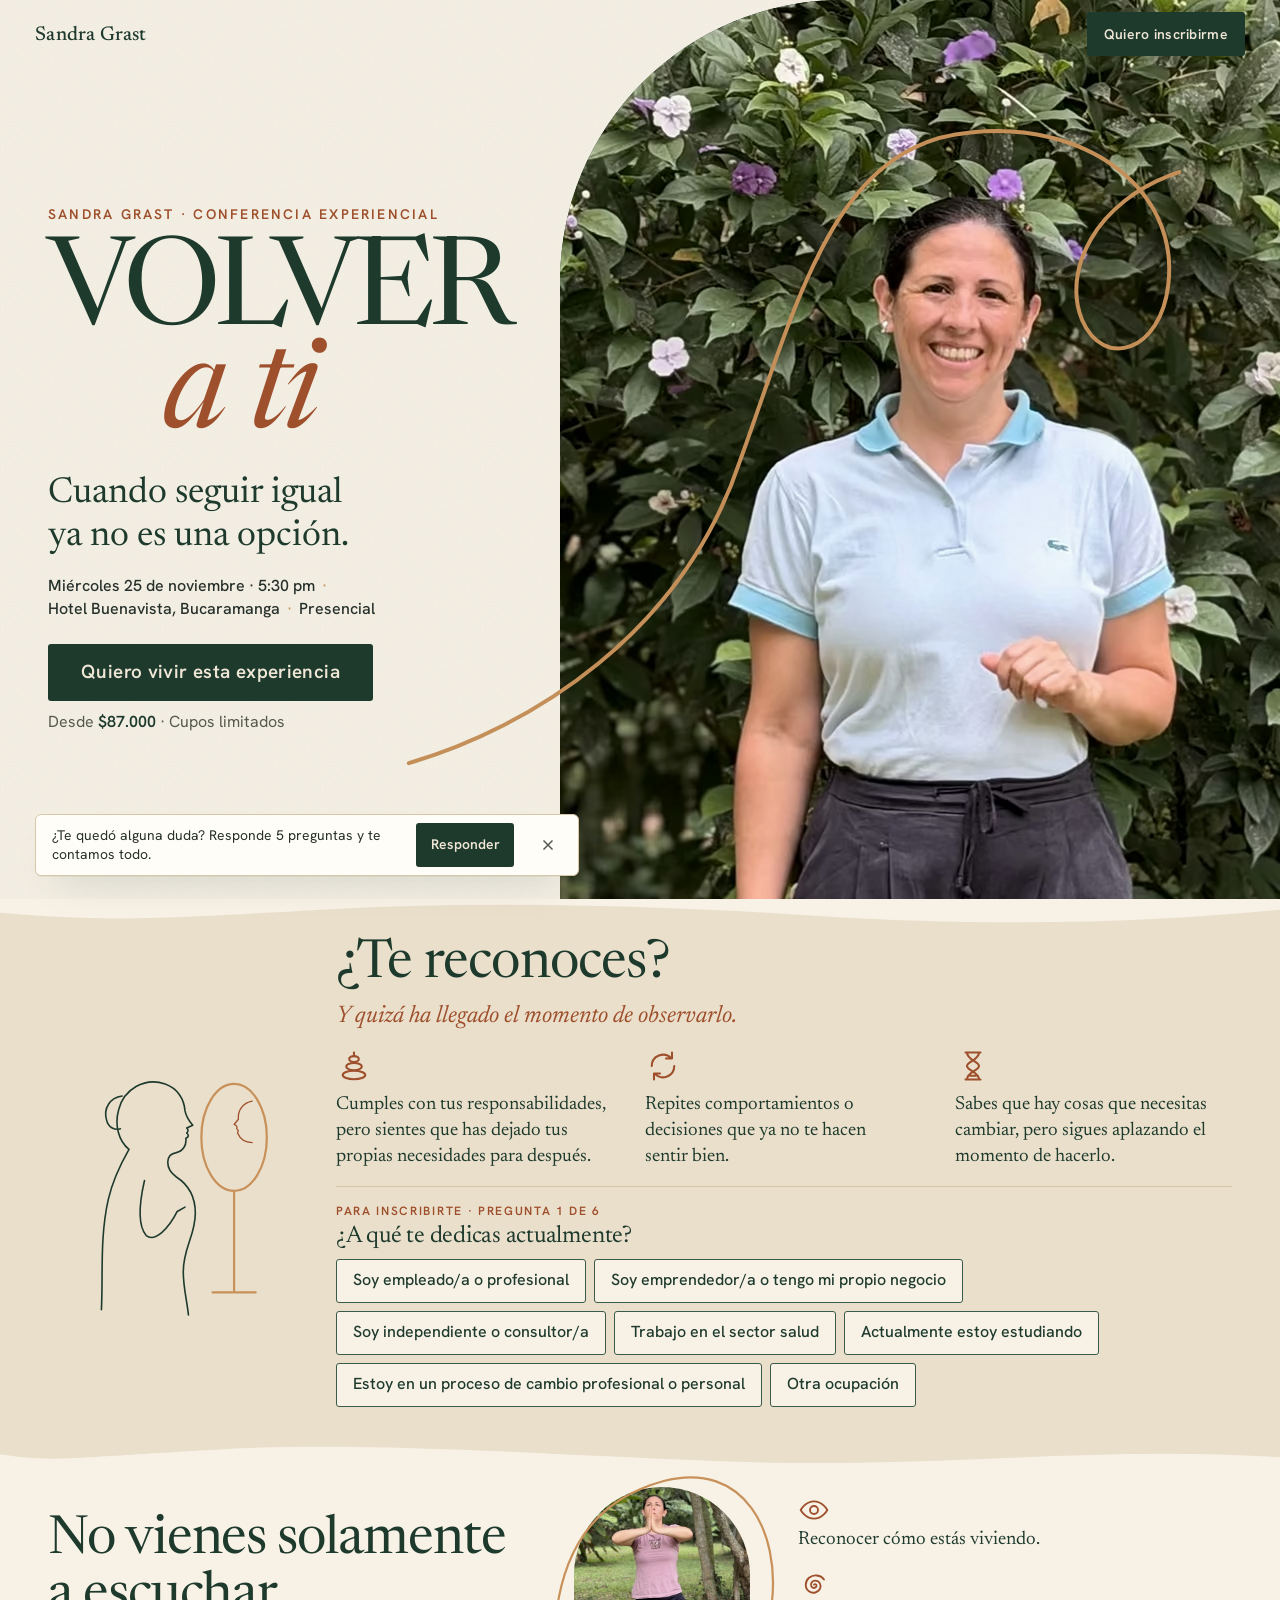
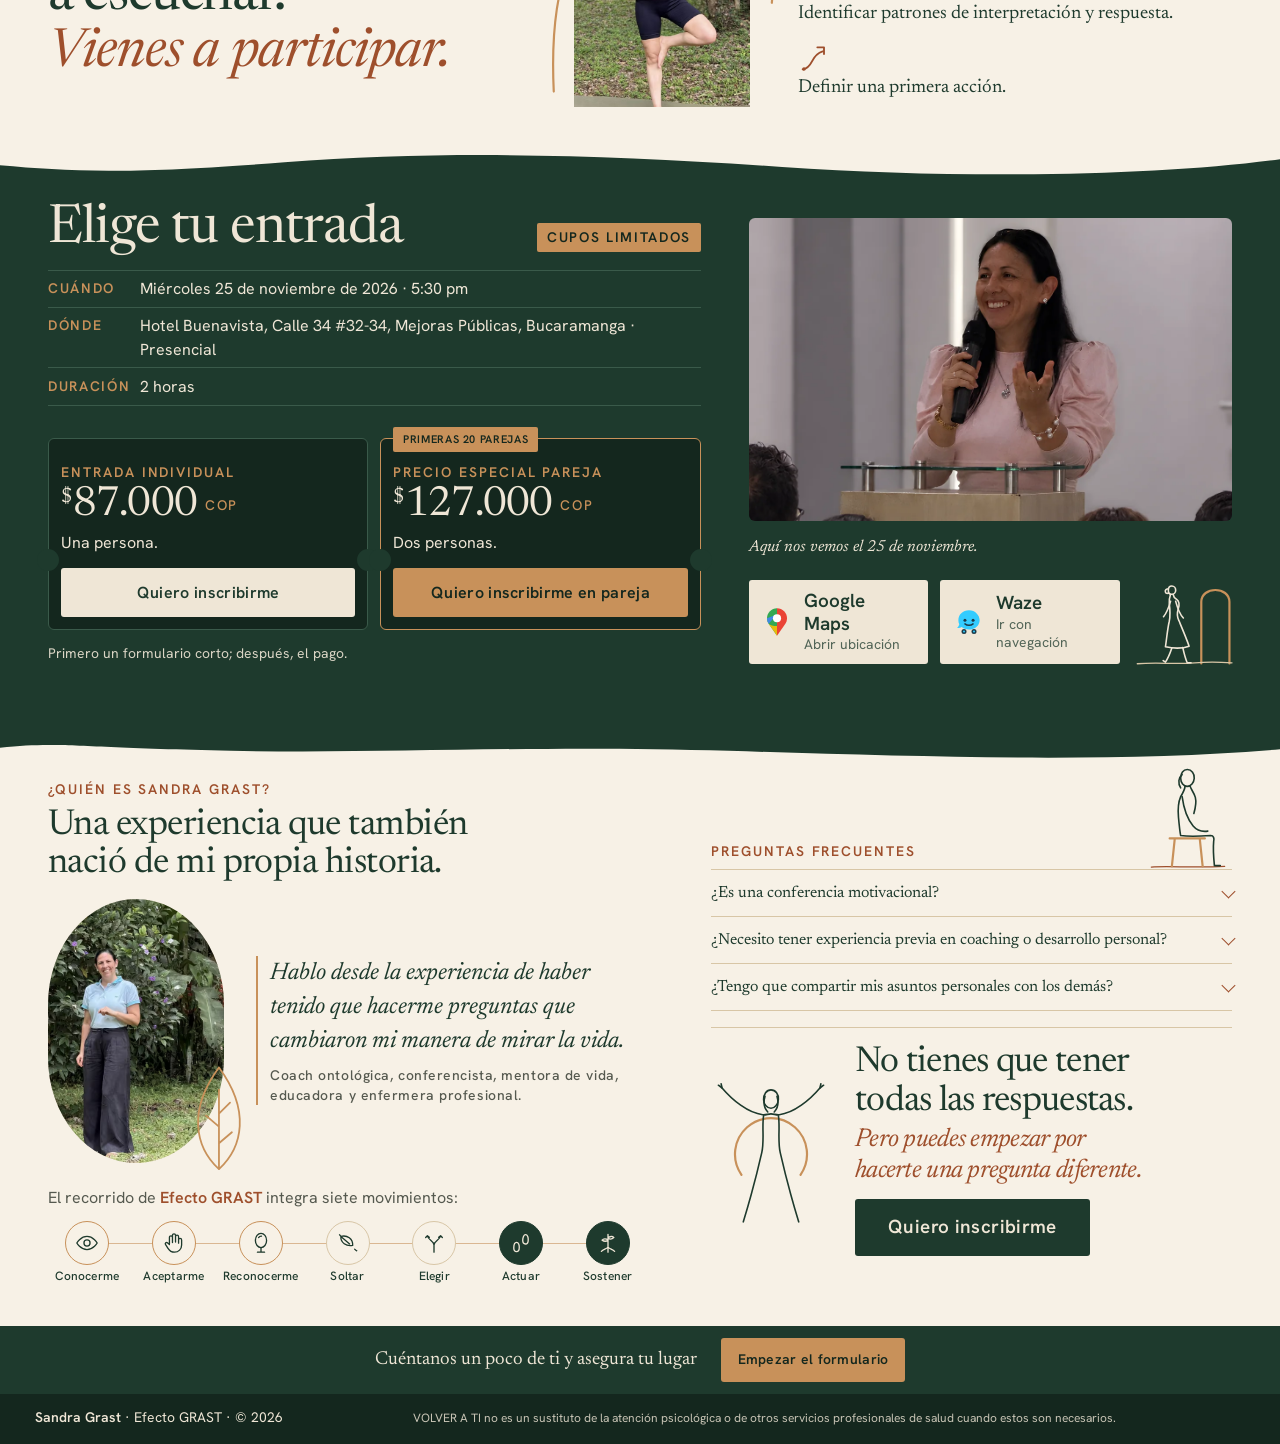
==== commit f4e31297: "Publica la landing más visual: siluetas de línea, íconos y fotos nuevas de Sandra Co-Authored-By: Cl" ====
--- a/index.html
+++ b/index.html
@@ -68,7 +68,7 @@
 document,'script','https://connect.facebook.net/en_US/fbevents.js');
 
 fbq('init', '1837235310745837');
-fbq('track', "PageView");</script></head>
+fbq('track', "PageView");</script><style>/*publico*/.falta,.revision{display:none!important}</style></head>
 <body><noscript><img height="1" width="1" style="display:none"
 src="https://www.facebook.com/tr?id=1837235310745837&ev=PageView&noscript=1"
 /></noscript>
@@ -200,7 +200,7 @@
       <dl class="ficha" aria-label="Datos de la conferencia">
         <div><dt>Cuándo</dt><dd><time datetime="2026-11-25T17:30">Miércoles 25 de noviembre de 2026 · 5:30 pm</time></dd></div>
         <div><dt>Dónde</dt><dd>Hotel Buenavista, Calle 34 #32-34, Mejoras Públicas, Bucaramanga · Presencial</dd></div>
-        <div><dt>Duración</dt><dd>2 horas <span class="falta">[FALTA: confirmar duración (2 h vs 90 min)]</span></dd></div>
+        <div><dt>Duración</dt><dd>2 horas </dd></div>
       </dl>
 
       <div class="tickets">
@@ -261,7 +261,7 @@
     </div>
   </div>
 
-  <p class="entradas__pend"><span class="falta">[FALTA: confirmar que $127.000 es por pareja y si los cupos se cuentan por persona o por entrada · hora de finalización ·confirmar dirección y nombre del salón con el hotel · medios de pago aceptados (PSE, Nequi, tarjeta) · qué incluye la entrada · qué recibe el comprador tras pagar · política de cambios y reembolsos · procedimiento definitivo de inscripción y pago: qué pasa después de pagar]</span></p>
+  <p class="entradas__pend"></p>
 </section>
 
 <!-- 5 · SANDRA + EFECTO GRAST + FAQ + CIERRE -->
@@ -271,7 +271,7 @@
     <div class="sandra__texto">
       <p class="eyebrow">¿Quién es Sandra Grast?</p>
       <h2 id="sandra-titulo" class="h2 sandra__t">Una experiencia que también nació de mi propia historia.</h2>
-      <p class="falta falta--bloque">[FALTA: confirmar que Sandra se siente cómoda publicando este relato personal y que representa fielmente su historia]</p>
+      
       <div class="sandra__fila">
         <figure class="ovalo dibujo">
           <picture>
@@ -349,7 +349,7 @@
 <footer class="footer" id="contacto">
   <p><strong>Sandra Grast</strong> · Efecto GRAST · © 2026</p>
   <p class="aviso">VOLVER A TI no es un sustituto de la atención psicológica o de otros servicios profesionales de salud cuando estos son necesarios.</p>
-  <p id="privacidad"><span class="falta">[FALTA: correo, WhatsApp con mensaje prellenado, redes oficiales y aviso de privacidad]</span></p>
+  <p id="privacidad"></p>
 </footer>
 
 <div class="barra-movil" id="barra-movil">
@@ -422,7 +422,7 @@
       <!-- 4 -->
       <fieldset class="paso" data-paso="4" aria-describedby="err-4" hidden>
         <legend class="paso__q" tabindex="-1">La conferencia Volver a Ti tiene un valor de $87.000 COP. ¿Cuál de estas opciones describe mejor tu situación?</legend>
-        <p class="paso__falta"><span class="falta">[FALTA: confirmar valor — el Word dice $90.000]</span></p>
+        <p class="paso__falta"></p>
         <div class="opciones">
           <label class="opcion"><input type="radio" name="inversion" value="Estoy dispuesto/a a invertir $87.000 COP para participar." required><span>Estoy dispuesto/a a invertir $87.000 COP para participar.</span></label>
           <label class="opcion"><input type="radio" name="inversion" value="Me interesa participar, pero necesito conocer más detalles antes de decidir."><span>Me interesa participar, pero necesito conocer más detalles antes de decidir.</span></label>
@@ -460,11 +460,11 @@
         </div>
         <div class="autoriza">
           <p class="autoriza__t">Autorización para el tratamiento de datos personales</p>
-          <label class="casilla"><input type="checkbox" name="autoriza_datos" value="si" required aria-describedby="err-autoriza"><span>Autorizo el tratamiento de mis datos personales por parte de Sandra Grast / Efecto GRAST para gestionar mi solicitud de información, contactarme en relación con la conferencia Volver a Ti y, si otorgo autorización específica para ello, enviarme información sobre futuras experiencias y actividades. He leído y acepto la política de tratamiento de datos personales. <span class="falta">[FALTA: enlace a la política de tratamiento de datos]</span></span></label>
+          <label class="casilla"><input type="checkbox" name="autoriza_datos" value="si" required aria-describedby="err-autoriza"><span>Autorizo el tratamiento de mis datos personales por parte de Sandra Grast / Efecto GRAST para gestionar mi solicitud de información, contactarme en relación con la conferencia Volver a Ti y, si otorgo autorización específica para ello, enviarme información sobre futuras experiencias y actividades. He leído y acepto la política de tratamiento de datos personales. </span></label>
           <span class="campo__err" id="err-autoriza"></span>
           <label class="casilla casilla--opc"><input type="checkbox" name="autoriza_comercial" value="si"><span>Opcional: quiero recibir información sobre futuras experiencias y actividades de Sandra Grast / Efecto GRAST.</span></label>
-          <span class="falta" hidden>[FALTA: confirmar el texto de la casilla opcional de comunicaciones comerciales (el Word pide la casilla pero no trae su texto)]</span>
-          <span class="falta" hidden>[FALTA: el formulario no pregunta si la persona va sola o en pareja; sugerencia: agregar esa pregunta para cuadrar con las dos entradas]</span>
+          
+          
         </div>
       </fieldset>
 
@@ -492,11 +492,7 @@
   </form>
 </dialog>
 
-<section class="revision" id="revision" hidden aria-labelledby="rev-titulo">
-  <h2 id="rev-titulo">Información pendiente</h2>
-  <p>Visible solo con <code>?revision=1</code>. Lista generada desde los marcadores <code>.falta</code> de la página.</p>
-  <ol id="rev-lista"></ol>
-</section>
+
 
 <script src="js/main.js?v=21" defer></script>
 </body>
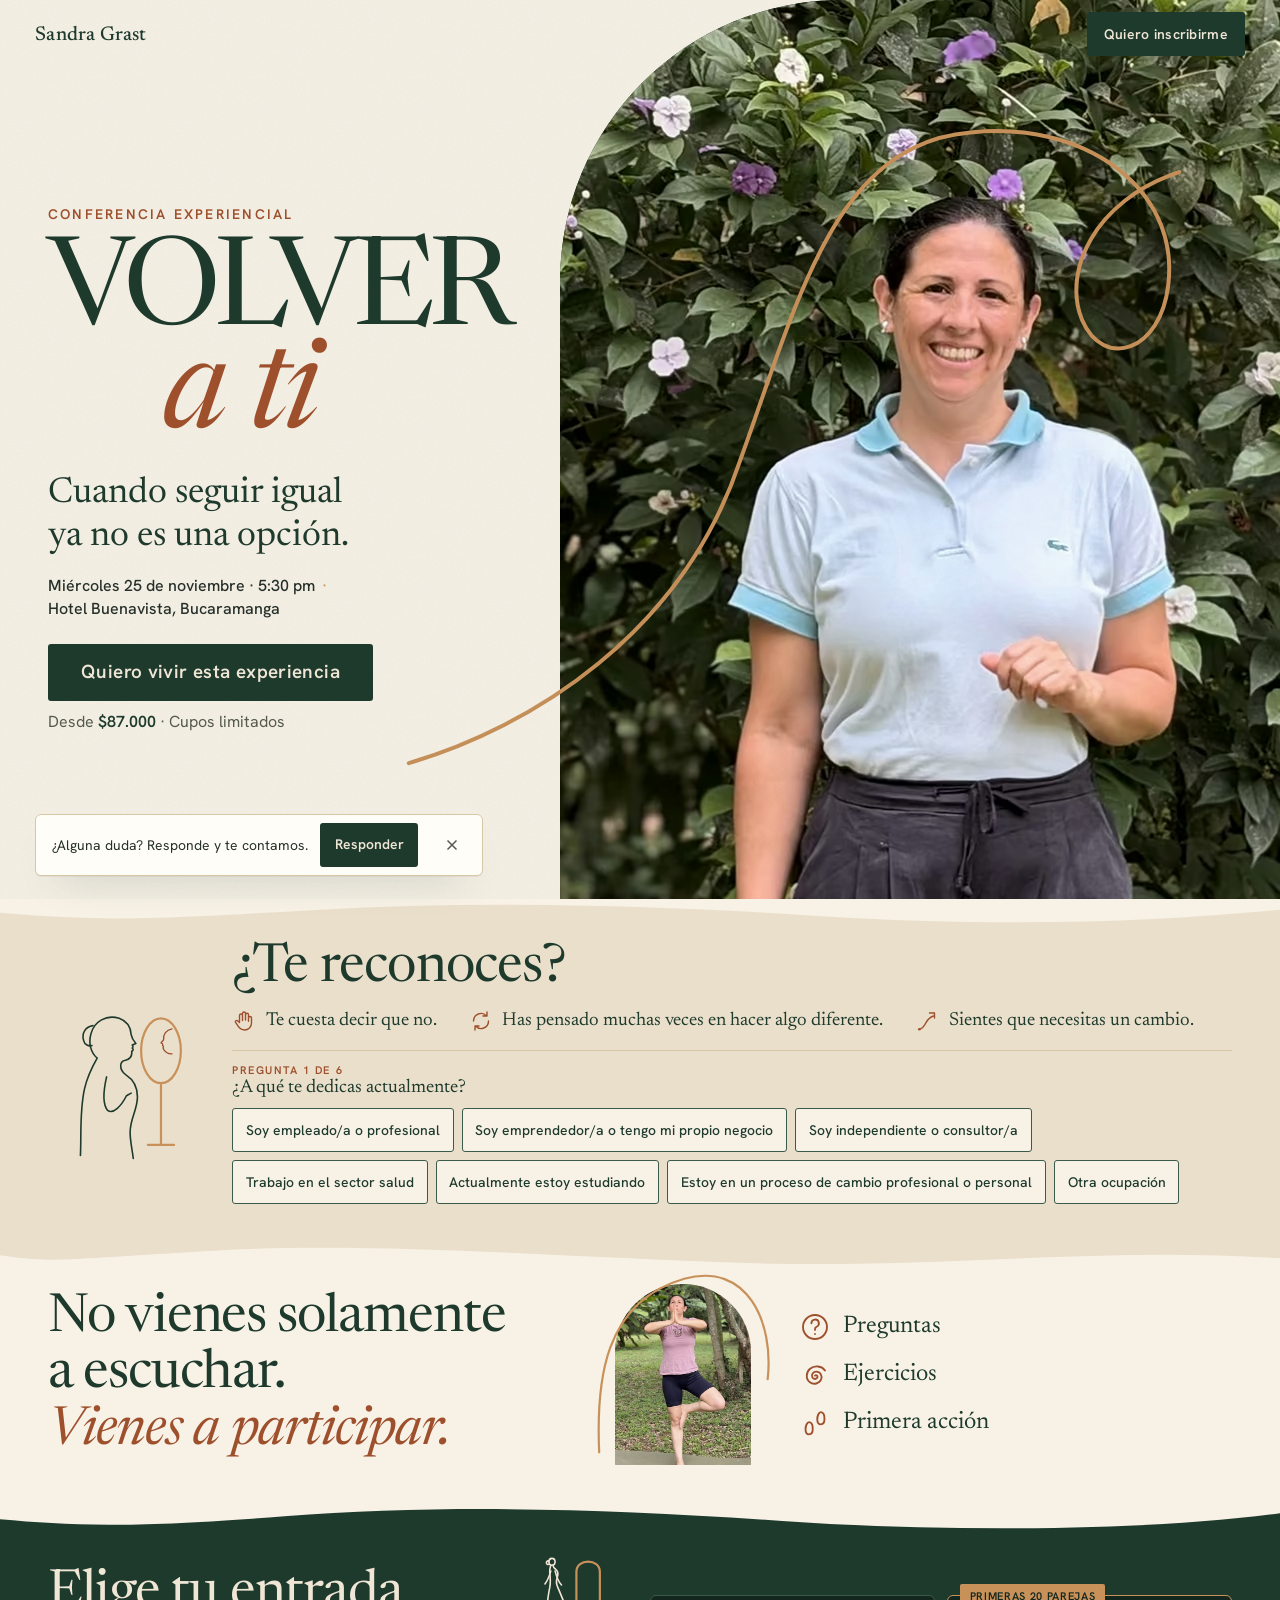
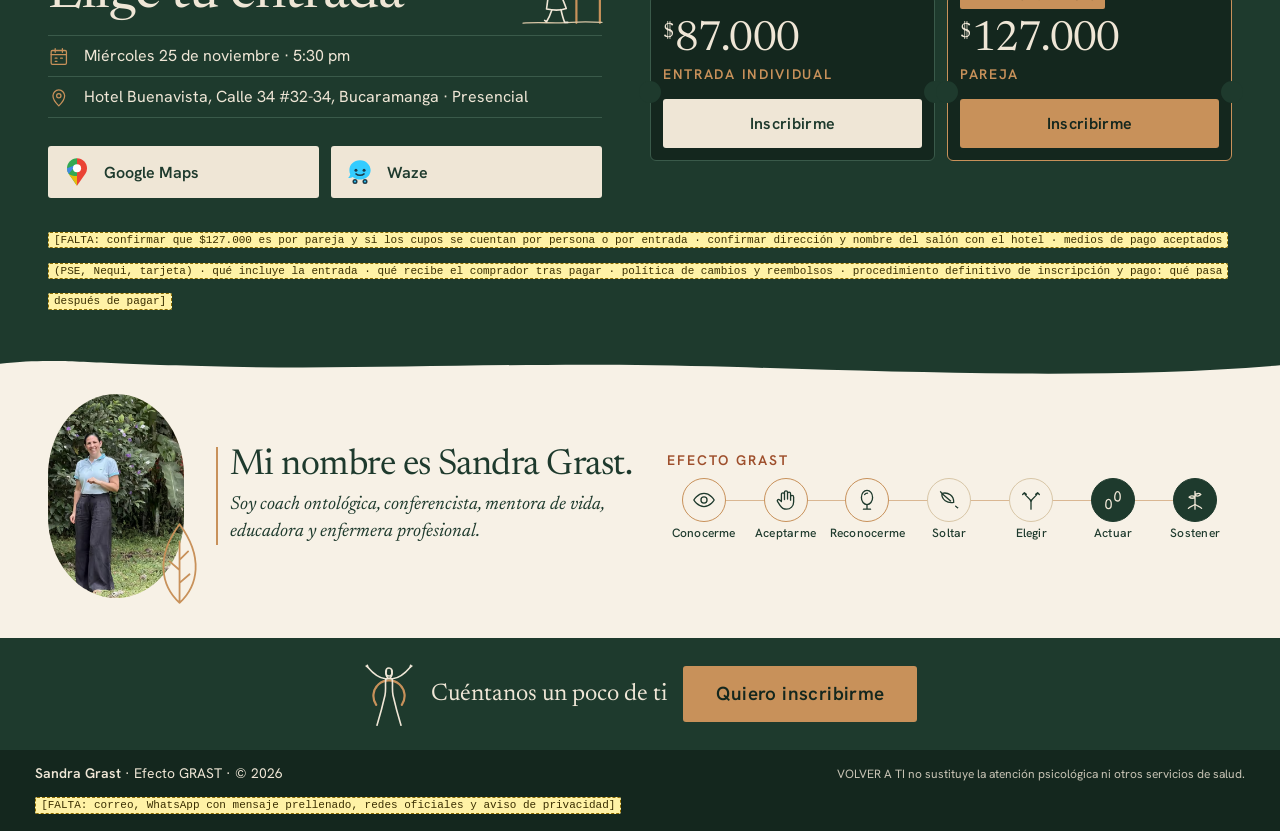
==== commit 36bd9d48: "Landing mínima: 5 bloques y 168 palabras Quita el FAQ, el cierre largo, la foto del salón, la ficha " ====
--- a/index.html
+++ b/index.html
@@ -58,7 +58,7 @@
 </style>
 <link rel="preload" as="image" type="image/avif" media="(max-width: 55.99rem)" imagesrcset="img/sandra-hero-m-640.avif 640w, img/sandra-hero-m-900.avif 900w" imagesizes="100vw" fetchpriority="high">
 <link rel="preload" as="image" type="image/avif" media="(min-width: 56rem)" imagesrcset="img/sandra-hero-d-720.avif 720w, img/sandra-hero-d-1000.avif 1000w" imagesizes="46vw" fetchpriority="high">
-<link rel="stylesheet" href="css/styles.css?v=21">
+<link rel="stylesheet" href="css/styles.css?v=22">
 <script>document.documentElement.classList.add('js')</script>
 <!-- Meta Pixel --><script>
 !function(f,b,e,v,n,t,s){if(f.fbq)return;n=f.fbq=function(){n.callMethod?
@@ -68,7 +68,7 @@
 document,'script','https://connect.facebook.net/en_US/fbevents.js');
 
 fbq('init', '1837235310745837');
-fbq('track', "PageView");</script><style>/*publico*/.falta,.revision{display:none!important}</style></head>
+fbq('track', "PageView");</script></head>
 <body><noscript><img height="1" width="1" style="display:none"
 src="https://www.facebook.com/tr?id=1837235310745837&ev=PageView&noscript=1"
 /></noscript>
@@ -102,13 +102,12 @@
   </figure>
 
   <div class="hero__in">
-    <p class="hero__kicker">Sandra Grast · Conferencia experiencial</p>
+    <p class="hero__kicker">Conferencia experiencial</p>
     <h1 id="hero-titulo" class="hero__title"><span class="hero__l1">Volver</span> <span class="hero__l2">a&nbsp;ti</span></h1>
     <p class="hero__sub">Cuando seguir igual ya no es una opción.</p>
     <p class="hero__data">
       <time datetime="2026-11-25T17:30">Miércoles 25 de noviembre · 5:30 pm</time>
       <span class="hero__sep" aria-hidden="true">·</span> <span>Hotel Buenavista, Bucaramanga</span>
-      <span class="hero__sep" aria-hidden="true">·</span> <span>Presencial</span>
     </p>
     <div class="hero__ctas">
       <a class="btn btn--lg" href="#entradas" data-abrir-form data-origen="hero" aria-haspopup="dialog">Quiero vivir esta experiencia</a>
@@ -121,8 +120,6 @@
 <svg class="sprite" aria-hidden="true" focusable="false">
   <symbol id="i-ojo" viewBox="0 0 24 24"><path d="M2 12s3.6-6.5 10-6.5S22 12 22 12s-3.6 6.5-10 6.5S2 12 2 12z"/><circle cx="12" cy="12" r="3"/></symbol>
   <symbol id="i-bucle" viewBox="0 0 24 24"><path d="M4.5 12a7.5 7.5 0 0 1 13-5.1M18 3v4h-4M19.5 12a7.5 7.5 0 0 1-13 5.1M6 21v-4h4"/></symbol>
-  <symbol id="i-reloj" viewBox="0 0 24 24"><path d="M7 3h10M7 21h10M8 3c0 5 8 6 8 9s-8 4-8 9M16 3c0 5-8 6-8 9s8 4 8 9M10 18.5h4"/></symbol>
-  <symbol id="i-piedras" viewBox="0 0 24 24"><ellipse cx="12" cy="18" rx="7.5" ry="2.8"/><ellipse cx="12" cy="12.4" rx="5.2" ry="2.4"/><ellipse cx="12" cy="7.4" rx="3.2" ry="2"/><path d="M12 5.4V3"/></symbol>
   <symbol id="i-espiral" viewBox="0 0 24 24"><path d="M12 12.5c.9-.9 2.3 0 1.8 1.3-.6 1.5-3 1.6-3.8 0-1-2 .6-4.3 3-4.3 3 0 4.6 3 3.6 5.7-1.2 3.3-5.6 4.4-8.4 2.2C5 15.2 5 10 8.3 7.3 11.6 4.6 17 5 19.5 8.6"/></symbol>
   <symbol id="i-sendero" viewBox="0 0 24 24"><path d="M3.5 20.5c3.5-.5 5.5-3 7-6s3.8-6.2 8-7.5M14.5 4h5v5"/><circle cx="4.5" cy="20.2" r=".6"/></symbol>
   <symbol id="i-mano" viewBox="0 0 24 24"><path d="M7.5 13V6.5a1.5 1.5 0 0 1 3 0V11.5M10.5 11V4.5a1.5 1.5 0 0 1 3 0V11M13.5 11V5.8a1.5 1.5 0 0 1 3 0V12M16.5 12.2V9a1.5 1.5 0 0 1 3 0v5c0 4-3 7-7 7-3 0-5-1.6-6.4-3.8L3.6 13.4c-.7-1.2.8-2.5 1.9-1.6l2 1.7"/></symbol>
@@ -131,32 +128,33 @@
   <symbol id="i-cruce" viewBox="0 0 24 24"><path d="M12 21v-7M12 14c0-4-5.5-4.6-6.5-9M12 14c0-4 5.5-4.6 6.5-9M3.8 6.6l1.7-1.8 1.9 1.6M16.6 6.4l1.9-1.6 1.7 1.8"/></symbol>
   <symbol id="i-paso" viewBox="0 0 24 24"><path d="M7.6 20.5c-1.8 0-2.7-1.6-2.7-3.6 0-2.6 1-5.6 2.8-5.6s2.7 2.5 2.6 5.2c0 2.2-.9 4-2.7 4zM16.4 13c-1.8 0-2.7-1.6-2.7-3.6 0-2.6 1-5.6 2.8-5.6s2.7 2.5 2.6 5.2c0 2.2-.9 4-2.7 4z"/></symbol>
   <symbol id="i-raiz" viewBox="0 0 24 24"><path d="M12 3.5V21M12 16c-1.6 2-4.6 2-6.5 4.2M12 16c1.6 2 4.6 2 6.5 4.2M12 9c-2-1.6-4.5-1.5-5.8.2 2 1.4 4.2 1.4 5.8-.2zM12 7c1.8-1.8 4.4-1.9 5.8-.3-1.9 1.6-4.2 1.8-5.8.3z"/></symbol>
+  <symbol id="i-pregunta" viewBox="0 0 24 24"><circle cx="12" cy="12" r="9"/><path d="M9.3 9.2a2.8 2.8 0 1 1 3.9 2.6c-.8.4-1.2 1-1.2 1.8v.6M12 17.2v.1"/></symbol>
+  <symbol id="i-cal" viewBox="0 0 24 24"><rect x="3.5" y="5" width="17" height="15.5" rx="1.5"/><path d="M3.5 9.5h17M8 3v4M16 3v4M8 13.5h2M14 13.5h2M8 17h2"/></symbol>
+  <symbol id="i-pin" viewBox="0 0 24 24"><path d="M12 21s-6.5-6.2-6.5-11.2a6.5 6.5 0 0 1 13 0C18.5 14.8 12 21 12 21z"/><circle cx="12" cy="9.8" r="2.4"/></symbol>
 </svg>
 
 <!-- 2 · TE RECONOCES + pregunta 1 a un toque -->
 <section class="sec reconoces" id="reconoces" aria-labelledby="rec-titulo">
   <svg class="ola" viewBox="0 0 1440 40" preserveAspectRatio="none" aria-hidden="true" focusable="false"><path d="M0 0h1440v14c-160 18-330 22-520 8S540 2 360 14 120 30 0 18z"/></svg>
   <div class="reconoces__in">
-    <div class="reconoces__cab">
-      <h2 id="rec-titulo" class="h2 reconoces__t">¿Te reconoces?</h2>
-      <p class="reconoces__cierre">Y quizá ha llegado el momento de observarlo.</p>
-      <!-- silueta: mujer de perfil frente al espejo -->
-      <svg class="figura figura--espejo dibujo" viewBox="0 0 260 320" aria-hidden="true" focusable="false">
-        <path class="f-acento" pathLength="1" d="M216 58c21 0 38 28 38 62s-17 62-38 62-38-28-38-62 17-62 38-62zM216 182v118M191 300h50"/>
-        <path class="f-reflejo" pathLength="1" d="M237 78c-11 2-17 11-16 21l-5 6c3 1 4 3 3 5 2 1 2 3 1 5 3 7 9 11 17 11"/>
-        <path pathLength="1" d="M62 320c2-40-2-84 8-128 6-26 16-44 24-58-12-10-17-28-12-46 6-24 30-38 54-30 14 5 22 17 23 31 1 6 3 10 9 17l-7 3c2 2 2 4 0 6 3 2 2 5-1 6 1 8-3 15-12 17-6 1-9 5-9 11 0 7 3 12 10 17 14 9 22 22 22 42 0 26-14 40-14 68 0 18 4 32 6 50"/>
-        <path pathLength="1" d="M86 72c-14 2-22 14-18 28 2 9 10 12 16 10"/>
-        <path pathLength="1" d="M112 170C106 196 104 222 114 234 124 242 140 226 150 206l9-5"/>
-      </svg>
-    </div>
+    <!-- silueta: mujer de perfil frente al espejo -->
+    <svg class="figura figura--espejo dibujo" viewBox="0 0 260 320" aria-hidden="true" focusable="false">
+      <path class="f-acento" pathLength="1" d="M216 58c21 0 38 28 38 62s-17 62-38 62-38-28-38-62 17-62 38-62zM216 182v118M191 300h50"/>
+      <path class="f-reflejo" pathLength="1" d="M237 78c-11 2-17 11-16 21l-5 6c3 1 4 3 3 5 2 1 2 3 1 5 3 7 9 11 17 11"/>
+      <path pathLength="1" d="M62 320c2-40-2-84 8-128 6-26 16-44 24-58-12-10-17-28-12-46 6-24 30-38 54-30 14 5 22 17 23 31 1 6 3 10 9 17l-7 3c2 2 2 4 0 6 3 2 2 5-1 6 1 8-3 15-12 17-6 1-9 5-9 11 0 7 3 12 10 17 14 9 22 22 22 42 0 26-14 40-14 68 0 18 4 32 6 50"/>
+      <path pathLength="1" d="M86 72c-14 2-22 14-18 28 2 9 10 12 16 10"/>
+      <path pathLength="1" d="M112 170C106 196 104 222 114 234 124 242 140 226 150 206l9-5"/>
+    </svg>
+    <h2 id="rec-titulo" class="h2 reconoces__t">¿Te reconoces?</h2>
     <ul class="espejo reveal">
-      <li><svg class="ico" aria-hidden="true" focusable="false"><use href="#i-piedras"/></svg><span>Cumples con tus responsabilidades, pero sientes que has dejado tus propias necesidades para después.</span></li>
-      <li><svg class="ico" aria-hidden="true" focusable="false"><use href="#i-bucle"/></svg><span>Repites comportamientos o decisiones que ya no te hacen sentir bien.</span></li>
-      <li><svg class="ico" aria-hidden="true" focusable="false"><use href="#i-reloj"/></svg><span>Sabes que hay cosas que necesitas cambiar, pero sigues aplazando el momento de hacerlo.</span></li>
+      <li><svg class="ico" aria-hidden="true" focusable="false"><use href="#i-mano"/></svg><span>Te cuesta decir que no.</span></li>
+      <li><svg class="ico" aria-hidden="true" focusable="false"><use href="#i-bucle"/></svg><span>Has pensado muchas veces en hacer algo diferente.</span></li>
+      <li><svg class="ico" aria-hidden="true" focusable="false"><use href="#i-sendero"/></svg><span>Sientes que necesitas un cambio.</span></li>
     </ul>
+    <span class="falta" hidden>[FALTA: Sandra confirma estas 3 frases; son el primer tramo literal (hasta la coma) de 3 situaciones del guion]</span>
 
     <div class="captar" id="empezar" data-con-js hidden>
-      <p class="captar__eyebrow">Para inscribirte · pregunta 1 de 6</p>
+      <p class="captar__eyebrow">Pregunta 1 de 6</p>
       <p id="captar-titulo" class="captar__q">¿A qué te dedicas actualmente?</p>
       <div class="captar__ops" role="group" aria-labelledby="captar-titulo">
         <button type="button" class="captar__op" data-ocupacion="Soy empleado/a o profesional." aria-haspopup="dialog">Soy empleado/a o profesional</button>
@@ -178,178 +176,136 @@
     <h2 id="vivir-titulo" class="vivir__titulo"><span>No vienes solamente a escuchar.</span> <span class="vivir__b">Vienes a participar.</span></h2>
     <figure class="arco dibujo">
       <picture>
-        <source type="image/avif" srcset="img/sandra-arbol-480.avif 480w, img/sandra-arbol-720.avif 720w" sizes="(min-width: 56rem) 22rem, 40vw">
-        <img class="arco__img" src="img/sandra-arbol-480.webp" srcset="img/sandra-arbol-480.webp 480w, img/sandra-arbol-720.webp 720w" sizes="(min-width: 56rem) 22rem, 40vw" width="480" height="642" loading="lazy" decoding="async" alt="Sandra Grast en el jardín, de pie sobre una pierna en la postura del árbol, con las manos unidas frente al pecho">
+        <source type="image/avif" srcset="img/sandra-arbol-480.avif 480w, img/sandra-arbol-720.avif 720w" sizes="(min-width: 56rem) 9rem, 30vw">
+        <img class="arco__img" src="img/sandra-arbol-480.webp" srcset="img/sandra-arbol-480.webp 480w, img/sandra-arbol-720.webp 720w" sizes="(min-width: 56rem) 9rem, 30vw" width="480" height="642" loading="lazy" decoding="async" alt="Sandra Grast en el jardín, de pie sobre una pierna en la postura del árbol, con las manos unidas frente al pecho">
       </picture>
       <svg class="arco__trazo" viewBox="0 0 200 268" preserveAspectRatio="none" aria-hidden="true" focusable="false"><path pathLength="1" d="M-6 250C-10 150 0 40 100 8c78-24 112 60 104 140"/></svg>
     </figure>
-    <ol class="pasos reveal" aria-label="Qué puedes descubrir durante la conferencia">
-      <li><svg class="ico" aria-hidden="true" focusable="false"><use href="#i-ojo"/></svg><span>Reconocer cómo estás viviendo.</span></li>
-      <li><svg class="ico" aria-hidden="true" focusable="false"><use href="#i-espiral"/></svg><span>Identificar patrones de interpretación y respuesta.</span></li>
-      <li><svg class="ico" aria-hidden="true" focusable="false"><use href="#i-sendero"/></svg><span>Definir una primera acción.</span></li>
-    </ol>
+    <ul class="pasos reveal" aria-label="Qué harás durante la conferencia">
+      <li><svg class="ico" aria-hidden="true" focusable="false"><use href="#i-pregunta"/></svg><span>Preguntas</span></li>
+      <li><svg class="ico" aria-hidden="true" focusable="false"><use href="#i-espiral"/></svg><span>Ejercicios</span></li>
+      <li><svg class="ico" aria-hidden="true" focusable="false"><use href="#i-paso"/></svg><span>Primera acción</span></li>
+    </ul>
   </div>
 </section>
 
-<!-- 4 · ENTRADAS + INFO PRÁCTICA + CÓMO LLEGAR -->
+<!-- 4 · ENTRADAS + CÓMO LLEGAR -->
 <section class="sec entradas" id="entradas" aria-labelledby="ent-titulo">
   <svg class="ola ola--papel" viewBox="0 0 1440 40" preserveAspectRatio="none" aria-hidden="true" focusable="false"><path d="M0 0h1440v12c-140 22-360 26-560 10S500 0 320 16 80 28 0 20z"/></svg>
   <div class="entradas__grid">
     <div class="entradas__info">
-      <div class="entradas__cab"><h2 id="ent-titulo" class="h2 h2--claro">Elige tu entrada</h2><p class="entradas__cupos">Cupos limitados</p></div>
-      <dl class="ficha" aria-label="Datos de la conferencia">
-        <div><dt>Cuándo</dt><dd><time datetime="2026-11-25T17:30">Miércoles 25 de noviembre de 2026 · 5:30 pm</time></dd></div>
-        <div><dt>Dónde</dt><dd>Hotel Buenavista, Calle 34 #32-34, Mejoras Públicas, Bucaramanga · Presencial</dd></div>
-        <div><dt>Duración</dt><dd>2 horas </dd></div>
+      <div class="entradas__cab">
+        <h2 id="ent-titulo" class="h2 h2--claro">Elige tu entrada</h2>
+        <!-- silueta: mujer caminando hacia una puerta en arco -->
+        <svg class="figura figura--puerta dibujo" viewBox="0 0 300 300" aria-hidden="true" focusable="false">
+          <path class="f-acento" pathLength="1" d="M204 292V100c0-50 88-50 88 0v192"/>
+          <path class="f-reflejo" pathLength="1" d="M4 293c60-5 120 2 180-3 40-3 80-2 116 0"/>
+          <path pathLength="1" d="M112 50c7 0 12 6 12 13s-5 13-12 13-11-6-11-13 4-13 11-13zM101 60c-7-2-11 4-9 9 1 4 6 5 9 3"/>
+          <path pathLength="1" d="M116 76C117 84 121 88 127 92 135 98 136 110 132 122 128 134 128 146 134 158 144 182 156 210 166 238 150 244 120 246 92 240 96 214 98 186 104 160 108 140 106 120 104 104 103 92 106 82 108 76"/>
+          <path pathLength="1" d="M146 242C150 260 154 276 160 290h12M112 244C106 262 100 276 92 288l-7-5"/>
+          <path pathLength="1" d="M124 98C130 120 136 138 148 150M108 98C102 118 96 134 86 146"/>
+        </svg>
+      </div>
+      <dl class="ficha">
+        <div><dt><svg class="ico" aria-hidden="true" focusable="false"><use href="#i-cal"/></svg><span class="sr">Cuándo</span></dt><dd><time datetime="2026-11-25T17:30">Miércoles 25 de noviembre · 5:30 pm</time> <span class="falta" hidden>[FALTA: confirmar duración (2 h vs 90 min) y hora de finalización]</span></dd></div>
+        <div><dt><svg class="ico" aria-hidden="true" focusable="false"><use href="#i-pin"/></svg><span class="sr">Dónde</span></dt><dd>Hotel Buenavista, Calle 34 #32-34, Bucaramanga · Presencial</dd></div>
       </dl>
-
-      <div class="tickets">
-        <article class="ticket" aria-labelledby="t1">
-          <h3 id="t1" class="ticket__tipo">Entrada individual</h3>
-          <p class="ticket__precio"><span class="ticket__cop">$</span>87.000 <span class="ticket__mon">COP</span></p>
-          <p class="ticket__det">Una persona.</p>
-          <a class="btn btn--full btn--claro" href="#entradas" data-abrir-form data-entrada="individual" data-origen="boton-ticket-individual" aria-haspopup="dialog">Quiero inscribirme</a>
-        </article>
-        <article class="ticket ticket--pareja" aria-labelledby="t2">
-          <p class="ticket__sello">Primeras 20 parejas</p>
-          <h3 id="t2" class="ticket__tipo">Precio especial pareja</h3>
-          <p class="ticket__precio"><span class="ticket__cop">$</span>127.000 <span class="ticket__mon">COP</span></p>
-          <p class="ticket__det">Dos personas.</p>
-          <a class="btn btn--full btn--caramelo" href="#entradas" data-abrir-form data-entrada="pareja" data-origen="boton-ticket-pareja" aria-haspopup="dialog">Quiero inscribirme en pareja</a>
-        </article>
-      </div>
-      <p class="entradas__pago">Primero un formulario corto; después, el pago.</p>
-    </div>
-
-    <div class="entradas__lugar">
-      <!-- silueta: mujer caminando hacia una puerta en arco -->
-      <svg class="figura figura--puerta dibujo" viewBox="0 0 300 300" aria-hidden="true" focusable="false">
-        <path class="f-acento" pathLength="1" d="M204 292V100c0-50 88-50 88 0v192"/>
-        <path class="f-reflejo" pathLength="1" d="M4 293c60-5 120 2 180-3 40-3 80-2 116 0"/>
-        <path pathLength="1" d="M112 50c7 0 12 6 12 13s-5 13-12 13-11-6-11-13 4-13 11-13zM101 60c-7-2-11 4-9 9 1 4 6 5 9 3"/>
-        <path pathLength="1" d="M116 76C117 84 121 88 127 92 135 98 136 110 132 122 128 134 128 146 134 158 144 182 156 210 166 238 150 244 120 246 92 240 96 214 98 186 104 160 108 140 106 120 104 104 103 92 106 82 108 76"/>
-        <path pathLength="1" d="M146 242C150 260 154 276 160 290h12M112 244C106 262 100 276 92 288l-7-5"/>
-        <path pathLength="1" d="M124 98C130 120 136 138 148 150M108 98C102 118 96 134 86 146"/>
-      </svg>
-      <figure class="lugar">
-        <img class="foto" src="img/sandra-conferencia-salon.webp" width="1100" height="1100" loading="lazy" decoding="async" alt="Sandra Grast sonríe de frente con un micrófono en la mano, de pie tras el atril del Hotel Buenavista; en primer plano, personas sentadas de espaldas la escuchan">
-        <figcaption>Aquí nos vemos el 25 de noviembre.</figcaption>
-      </figure>
-      <div class="mapas" role="group" aria-label="Cómo llegar al Hotel Buenavista">
-        <a class="mapa" href="https://www.google.com/maps/search/?api=1&amp;query=Hotel+Buena+Vista%2C+Calle+34+%2332-34%2C+Mejoras+P%C3%BAblicas%2C+Bucaramanga" target="_blank" rel="noopener">
-          <svg class="mapa__logo" viewBox="0 0 48 48" aria-hidden="true" focusable="false">
-            <path fill="#34A853" d="M24 2C15.2 2 8 9.2 8 18c0 3.2 1 6.2 2.6 8.7L24 46V2z"/>
-            <path fill="#EA4335" d="M24 2c8.8 0 16 7.2 16 16 0 3.2-1 6.2-2.6 8.7L24 46V2z"/>
-            <path fill="#FBBC04" d="M10.6 26.7C12.7 30 17.5 36 24 46V30.5c-6 0-11.4-1.4-13.4-3.8z" opacity=".9"/>
-            <path fill="#4285F4" d="M8 18c0 3.2 1 6.2 2.6 8.7L24 12 8 18z" opacity=".9"/>
-            <circle cx="24" cy="18" r="6.5" fill="#fff"/>
-          </svg>
-          <span class="mapa__txt"><strong>Google Maps</strong><small>Abrir ubicación</small></span>
-        </a>
-        <a class="mapa" href="https://waze.com/ul?q=Hotel%20Buena%20Vista%20Calle%2034%20%2332-34%20Bucaramanga&amp;navigate=yes" target="_blank" rel="noopener">
-          <svg class="mapa__logo" viewBox="0 0 48 48" aria-hidden="true" focusable="false">
-            <path fill="#33CCFF" d="M24 5C14 5 7 12 7 21c0 2.4.5 4.6 1.4 6.5-.7 2.8-2 4.9-3.4 6 2.6.4 5.2-.1 7.4-1.4C14.6 34.5 19 36 24 36c10 0 17-7 17-15S34 5 24 5z"/>
-            <circle cx="17.5" cy="21" r="2.4" fill="#1B3B4A"/>
-            <circle cx="30.5" cy="21" r="2.4" fill="#1B3B4A"/>
-            <path d="M17.5 27c3.4 3 9.6 3 13 0" fill="none" stroke="#1B3B4A" stroke-width="2.4" stroke-linecap="round"/>
-            <circle cx="16" cy="39" r="4" fill="#1B3B4A"/><circle cx="32" cy="39" r="4" fill="#1B3B4A"/>
-            <circle cx="16" cy="39" r="1.6" fill="#33CCFF"/><circle cx="32" cy="39" r="1.6" fill="#33CCFF"/>
-          </svg>
-          <span class="mapa__txt"><strong>Waze</strong><small>Ir con navegación</small></span>
-        </a>
-      </div>
+    </div>
+
+    <div class="tickets">
+      <article class="ticket" aria-labelledby="t1">
+        <p class="ticket__precio"><span class="ticket__cop">$</span>87.000</p>
+        <h3 id="t1" class="ticket__tipo">Entrada individual</h3>
+        <a class="btn btn--full btn--claro" href="#entradas" data-abrir-form data-entrada="individual" data-origen="boton-ticket-individual" aria-haspopup="dialog" aria-label="Inscribirme con la entrada individual de 87.000 pesos">Inscribirme</a>
+      </article>
+      <article class="ticket ticket--pareja" aria-labelledby="t2">
+        <p class="ticket__sello">Primeras 20 parejas</p>
+        <p class="ticket__precio"><span class="ticket__cop">$</span>127.000</p>
+        <h3 id="t2" class="ticket__tipo">Pareja</h3>
+        <a class="btn btn--full btn--caramelo" href="#entradas" data-abrir-form data-entrada="pareja" data-origen="boton-ticket-pareja" aria-haspopup="dialog" aria-label="Inscribirme con la entrada en pareja de 127.000 pesos">Inscribirme</a>
+      </article>
+    </div>
+
+    <div class="mapas" role="group" aria-label="Cómo llegar al Hotel Buenavista">
+      <a class="mapa" href="https://www.google.com/maps/search/?api=1&amp;query=Hotel+Buena+Vista%2C+Calle+34+%2332-34%2C+Mejoras+P%C3%BAblicas%2C+Bucaramanga" target="_blank" rel="noopener" aria-label="Google Maps: abrir la ubicación del Hotel Buenavista">
+        <svg class="mapa__logo" viewBox="0 0 48 48" aria-hidden="true" focusable="false">
+          <path fill="#34A853" d="M24 2C15.2 2 8 9.2 8 18c0 3.2 1 6.2 2.6 8.7L24 46V2z"/>
+          <path fill="#EA4335" d="M24 2c8.8 0 16 7.2 16 16 0 3.2-1 6.2-2.6 8.7L24 46V2z"/>
+          <path fill="#FBBC04" d="M10.6 26.7C12.7 30 17.5 36 24 46V30.5c-6 0-11.4-1.4-13.4-3.8z" opacity=".9"/>
+          <path fill="#4285F4" d="M8 18c0 3.2 1 6.2 2.6 8.7L24 12 8 18z" opacity=".9"/>
+          <circle cx="24" cy="18" r="6.5" fill="#fff"/>
+        </svg>
+        <span class="mapa__txt">Google Maps</span>
+      </a>
+      <a class="mapa" href="https://waze.com/ul?q=Hotel%20Buena%20Vista%20Calle%2034%20%2332-34%20Bucaramanga&amp;navigate=yes" target="_blank" rel="noopener" aria-label="Waze: ir al Hotel Buenavista con navegación">
+        <svg class="mapa__logo" viewBox="0 0 48 48" aria-hidden="true" focusable="false">
+          <path fill="#33CCFF" d="M24 5C14 5 7 12 7 21c0 2.4.5 4.6 1.4 6.5-.7 2.8-2 4.9-3.4 6 2.6.4 5.2-.1 7.4-1.4C14.6 34.5 19 36 24 36c10 0 17-7 17-15S34 5 24 5z"/>
+          <circle cx="17.5" cy="21" r="2.4" fill="#1B3B4A"/>
+          <circle cx="30.5" cy="21" r="2.4" fill="#1B3B4A"/>
+          <path d="M17.5 27c3.4 3 9.6 3 13 0" fill="none" stroke="#1B3B4A" stroke-width="2.4" stroke-linecap="round"/>
+          <circle cx="16" cy="39" r="4" fill="#1B3B4A"/><circle cx="32" cy="39" r="4" fill="#1B3B4A"/>
+          <circle cx="16" cy="39" r="1.6" fill="#33CCFF"/><circle cx="32" cy="39" r="1.6" fill="#33CCFF"/>
+        </svg>
+        <span class="mapa__txt">Waze</span>
+      </a>
     </div>
   </div>
 
-  <p class="entradas__pend"></p>
-</section>
-
-<!-- 5 · SANDRA + EFECTO GRAST + FAQ + CIERRE -->
+  <p class="entradas__pend"><span class="falta">[FALTA: confirmar que $127.000 es por pareja y si los cupos se cuentan por persona o por entrada · confirmar dirección y nombre del salón con el hotel · medios de pago aceptados (PSE, Nequi, tarjeta) · qué incluye la entrada · qué recibe el comprador tras pagar · política de cambios y reembolsos · procedimiento definitivo de inscripción y pago: qué pasa después de pagar]</span></p>
+</section>
+
+<!-- 5 · SANDRA + EFECTO GRAST -->
 <section class="sec sandra" id="sandra" aria-labelledby="sandra-titulo">
   <svg class="ola ola--verde" viewBox="0 0 1440 40" preserveAspectRatio="none" aria-hidden="true" focusable="false"><path d="M0 0h1440v16c-180 18-400 10-620 2S440 22 260 18 70 6 0 14z"/></svg>
   <div class="sandra__in">
+    <figure class="ovalo dibujo">
+      <picture>
+        <source type="image/avif" srcset="img/sandra-jardin-480.avif 480w, img/sandra-jardin-640.avif 640w" sizes="(min-width: 56rem) 9rem, 28vw">
+        <img class="ovalo__img" src="img/sandra-jardin-480.webp" srcset="img/sandra-jardin-480.webp 480w, img/sandra-jardin-640.webp 640w" sizes="(min-width: 56rem) 9rem, 28vw" width="480" height="720" loading="lazy" decoding="async" alt="Sandra Grast de pie en el jardín, sonriente, con camisa celeste y pantalón oscuro, delante de un arbusto con flores moradas">
+      </picture>
+      <svg class="ovalo__hoja" viewBox="0 0 80 120" aria-hidden="true" focusable="false"><path pathLength="1" d="M40 116C14 92 6 52 40 6c34 46 26 86 0 110zM40 116V30M40 70l-14-12M40 56l12-12M40 88l14-12"/></svg>
+    </figure>
     <div class="sandra__texto">
-      <p class="eyebrow">¿Quién es Sandra Grast?</p>
-      <h2 id="sandra-titulo" class="h2 sandra__t">Una experiencia que también nació de mi propia historia.</h2>
-      
-      <div class="sandra__fila">
-        <figure class="ovalo dibujo">
-          <picture>
-            <source type="image/avif" srcset="img/sandra-jardin-480.avif 480w, img/sandra-jardin-640.avif 640w" sizes="(min-width: 56rem) 15rem, 36vw">
-            <img class="ovalo__img" src="img/sandra-jardin-480.webp" srcset="img/sandra-jardin-480.webp 480w, img/sandra-jardin-640.webp 640w" sizes="(min-width: 56rem) 15rem, 36vw" width="480" height="720" loading="lazy" decoding="async" alt="Sandra Grast de pie en el jardín, sonriente, con camisa celeste y pantalón oscuro, delante de un arbusto con flores moradas">
-          </picture>
-          <svg class="ovalo__hoja" viewBox="0 0 80 120" aria-hidden="true" focusable="false"><path pathLength="1" d="M40 116C14 92 6 52 40 6c34 46 26 86 0 110zM40 116V30M40 70l-14-12M40 56l12-12M40 88l14-12"/></svg>
-        </figure>
-        <blockquote class="sandra__voz"><p>Hablo desde la experiencia de haber tenido que hacerme preguntas que cambiaron mi manera de mirar la vida.</p>
-          <footer>Coach ontológica, conferencista, mentora de vida, educadora y enfermera profesional.</footer></blockquote>
-      </div>
-      <div class="grast" id="efecto-grast">
-        <p class="grast__t">El recorrido de <strong>Efecto GRAST</strong> integra siete movimientos:</p>
-        <ol class="mov reveal" tabindex="0" aria-label="Los siete movimientos de Efecto GRAST">
-          <li><svg class="ico" aria-hidden="true" focusable="false"><use href="#i-ojo"/></svg>Conocerme</li>
-          <li><svg class="ico" aria-hidden="true" focusable="false"><use href="#i-mano"/></svg>Aceptarme</li>
-          <li><svg class="ico" aria-hidden="true" focusable="false"><use href="#i-espejo"/></svg>Reconocerme</li>
-          <li><svg class="ico" aria-hidden="true" focusable="false"><use href="#i-hoja"/></svg>Soltar</li>
-          <li><svg class="ico" aria-hidden="true" focusable="false"><use href="#i-cruce"/></svg>Elegir</li>
-          <li><svg class="ico" aria-hidden="true" focusable="false"><use href="#i-paso"/></svg>Actuar</li>
-          <li><svg class="ico" aria-hidden="true" focusable="false"><use href="#i-raiz"/></svg>Sostener</li>
-        </ol>
-      </div>
-    </div>
-
-    <div class="sandra__lado">
-    <div class="faq" id="preguntas">
-      <!-- silueta: mujer sentada, manos en el regazo -->
-      <svg class="figura figura--sentada dibujo" viewBox="0 0 240 300" aria-hidden="true" focusable="false">
-        <path class="f-reflejo" pathLength="1" d="M20 292c50-4 110 3 200-2"/>
-        <path class="f-acento" pathLength="1" d="M70 214h96M84 214l-8 76M152 214l8 76"/>
-        <path pathLength="1" d="M118 26c12 0 20 11 19 24-1 12-9 22-19 22s-18-10-18-23 7-23 18-23z"/>
-        <path pathLength="1" d="M104 40c-10 8-12 24-4 36"/>
-        <path pathLength="1" d="M112 72c-1 10-6 18-12 28-6 14-8 34-6 56 2 22 4 40 6 50 26 4 54 2 82 0 8 0 10 8 8 16-2 22 0 46 2 66h16"/>
-        <path pathLength="1" d="M126 72c2 8 10 16 14 30 4 16 0 30-4 44"/>
-        <path pathLength="1" d="M104 100c4 30 10 56 30 80 10 12 26 16 40 14"/>
-      </svg>
-      <h3 class="faq__t">Preguntas frecuentes</h3>
-      <div class="faq__list">
-        <details><summary>¿Es una conferencia motivacional?</summary>
-          <p>Es una experiencia participativa que combina preguntas, situaciones cotidianas y ejercicios de reflexión.</p></details>
-        <details><summary>¿Necesito tener experiencia previa en coaching o desarrollo personal?</summary>
-          <p>No. La experiencia está planteada para que puedas participar desde tu propia vida, sin necesidad de conocimientos previos.</p></details>
-        <details><summary>¿Tengo que compartir mis asuntos personales con los demás?</summary>
-          <p>No es necesario que compartas públicamente asuntos personales.</p></details>
-      </div>
-    </div>
-  <div class="cierre" id="inscripcion">
-        <!-- silueta: mujer de pie con los brazos abiertos -->
-        <svg class="figura figura--brazos dibujo" viewBox="0 0 260 320" aria-hidden="true" focusable="false">
-          <path class="f-acento" pathLength="1" d="M66 214A78 78 0 1 1 194 214"/>
-          <path pathLength="1" d="M130 30c10 0 17 10 16 21-1 11-8 19-16 19s-16-8-16-19 6-21 16-21z"/>
-          <path pathLength="1" d="M117 44c-4 14-2 26 6 34M143 44c4 14 2 26-6 34"/>
-          <path pathLength="1" d="M24 26c22 26 56 54 88 58 6 1 12-2 18-2s12 3 18 2c32-4 66-32 88-58"/>
-          <path pathLength="1" d="M114 86C110 110 116 140 110 166 100 210 84 270 70 316M146 86C150 110 144 140 150 166 160 210 176 270 190 316"/>
-          <path pathLength="1" d="M24 26l-8-6M24 26l-2-9M236 26l8-6M236 26l2-9"/>
-        </svg>
-        <p class="cierre__titulo">No tienes que tener todas las respuestas. <span>Pero puedes empezar por hacerte una pregunta diferente.</span></p>
-        <div class="cierre__accion">
-          <a class="btn btn--lg" href="#entradas" data-abrir-form data-origen="cierre" aria-haspopup="dialog">Quiero inscribirme</a>
-        </div>
-      </div>
+      <h2 id="sandra-titulo" class="sandra__t">Mi nombre es Sandra Grast.</h2>
+      <p class="sandra__bio">Soy coach ontológica, conferencista, mentora de vida, educadora y enfermera profesional.</p>
+      <span class="falta" hidden>[FALTA: Sandra confirma su presentación; el Word dice «Soy, mentora de vida y coach ontológica, educadora y enfermera profesional» (sin «conferencista»)]</span>
+    </div>
+    <div class="grast" id="efecto-grast">
+      <p class="grast__t"><strong>Efecto GRAST</strong></p>
+      <ol class="mov reveal" tabindex="0" aria-label="Los siete movimientos de Efecto GRAST">
+        <li><svg class="ico" aria-hidden="true" focusable="false"><use href="#i-ojo"/></svg>Conocerme</li>
+        <li><svg class="ico" aria-hidden="true" focusable="false"><use href="#i-mano"/></svg>Aceptarme</li>
+        <li><svg class="ico" aria-hidden="true" focusable="false"><use href="#i-espejo"/></svg>Reconocerme</li>
+        <li><svg class="ico" aria-hidden="true" focusable="false"><use href="#i-hoja"/></svg>Soltar</li>
+        <li><svg class="ico" aria-hidden="true" focusable="false"><use href="#i-cruce"/></svg>Elegir</li>
+        <li><svg class="ico" aria-hidden="true" focusable="false"><use href="#i-paso"/></svg>Actuar</li>
+        <li><svg class="ico" aria-hidden="true" focusable="false"><use href="#i-raiz"/></svg>Sostener</li>
+      </ol>
     </div>
   </div>
-
-</section>
-
-<section class="franja" aria-labelledby="franja-titulo">
-  <p id="franja-titulo" class="franja__t">Cuéntanos un poco de ti y asegura tu lugar</p>
-  <a class="btn btn--sm btn--caramelo" href="#entradas" data-abrir-form data-origen="footer" aria-haspopup="dialog">Empezar el formulario</a>
+</section>
+
+<!-- CIERRE · franja final con un solo botón -->
+<section class="franja" id="inscripcion" aria-labelledby="franja-titulo">
+  <!-- silueta: mujer de pie con los brazos abiertos -->
+  <svg class="figura figura--brazos dibujo" viewBox="0 0 260 320" aria-hidden="true" focusable="false">
+    <path class="f-acento" pathLength="1" d="M66 214A78 78 0 1 1 194 214"/>
+    <path pathLength="1" d="M130 30c10 0 17 10 16 21-1 11-8 19-16 19s-16-8-16-19 6-21 16-21z"/>
+    <path pathLength="1" d="M117 44c-4 14-2 26 6 34M143 44c4 14 2 26-6 34"/>
+    <path pathLength="1" d="M24 26c22 26 56 54 88 58 6 1 12-2 18-2s12 3 18 2c32-4 66-32 88-58"/>
+    <path pathLength="1" d="M114 86C110 110 116 140 110 166 100 210 84 270 70 316M146 86C150 110 144 140 150 166 160 210 176 270 190 316"/>
+    <path pathLength="1" d="M24 26l-8-6M24 26l-2-9M236 26l8-6M236 26l2-9"/>
+  </svg>
+  <h2 id="franja-titulo" class="franja__t">Cuéntanos un poco de ti</h2>
+  <a class="btn btn--lg btn--caramelo" href="#entradas" data-abrir-form data-origen="cierre" aria-haspopup="dialog">Quiero inscribirme</a>
 </section>
 
 </main>
 
 <footer class="footer" id="contacto">
   <p><strong>Sandra Grast</strong> · Efecto GRAST · © 2026</p>
-  <p class="aviso">VOLVER A TI no es un sustituto de la atención psicológica o de otros servicios profesionales de salud cuando estos son necesarios.</p>
-  <p id="privacidad"></p>
+  <p class="aviso">VOLVER A TI no sustituye la atención psicológica ni otros servicios de salud. <span class="falta" hidden>[FALTA: Sandra confirma este aviso corto; el guion dice «No es un sustituto de la atención psicológica o de otros servicios profesionales de salud cuando estos son necesarios»]</span></p>
+  <p id="privacidad"><span class="falta">[FALTA: correo, WhatsApp con mensaje prellenado, redes oficiales y aviso de privacidad]</span></p>
 </footer>
 
 <div class="barra-movil" id="barra-movil">
@@ -360,7 +316,7 @@
 <a class="flotante" id="flotante" href="#entradas" data-abrir-form data-origen="flotante" aria-haspopup="dialog">Quiero inscribirme</a>
 
 <div class="cinta" id="cinta" role="region" aria-label="Aviso" hidden>
-  <p class="cinta__t">¿Te quedó alguna duda? Responde 5 preguntas y te contamos todo.</p>
+  <p class="cinta__t">¿Alguna duda? Responde y te contamos.</p>
   <button type="button" class="cinta__ir" data-abrir-form data-origen="cinta" aria-haspopup="dialog">Responder</button>
   <button type="button" class="cinta__x" id="cinta-x" aria-label="Cerrar aviso"><svg viewBox="0 0 24 24" aria-hidden="true" focusable="false"><path d="M6 6l12 12M18 6L6 18"/></svg></button>
 </div>
@@ -422,7 +378,7 @@
       <!-- 4 -->
       <fieldset class="paso" data-paso="4" aria-describedby="err-4" hidden>
         <legend class="paso__q" tabindex="-1">La conferencia Volver a Ti tiene un valor de $87.000 COP. ¿Cuál de estas opciones describe mejor tu situación?</legend>
-        <p class="paso__falta"></p>
+        <p class="paso__falta"><span class="falta">[FALTA: confirmar valor — el Word dice $90.000]</span></p>
         <div class="opciones">
           <label class="opcion"><input type="radio" name="inversion" value="Estoy dispuesto/a a invertir $87.000 COP para participar." required><span>Estoy dispuesto/a a invertir $87.000 COP para participar.</span></label>
           <label class="opcion"><input type="radio" name="inversion" value="Me interesa participar, pero necesito conocer más detalles antes de decidir."><span>Me interesa participar, pero necesito conocer más detalles antes de decidir.</span></label>
@@ -460,11 +416,11 @@
         </div>
         <div class="autoriza">
           <p class="autoriza__t">Autorización para el tratamiento de datos personales</p>
-          <label class="casilla"><input type="checkbox" name="autoriza_datos" value="si" required aria-describedby="err-autoriza"><span>Autorizo el tratamiento de mis datos personales por parte de Sandra Grast / Efecto GRAST para gestionar mi solicitud de información, contactarme en relación con la conferencia Volver a Ti y, si otorgo autorización específica para ello, enviarme información sobre futuras experiencias y actividades. He leído y acepto la política de tratamiento de datos personales. </span></label>
+          <label class="casilla"><input type="checkbox" name="autoriza_datos" value="si" required aria-describedby="err-autoriza"><span>Autorizo el tratamiento de mis datos personales por parte de Sandra Grast / Efecto GRAST para gestionar mi solicitud de información, contactarme en relación con la conferencia Volver a Ti y, si otorgo autorización específica para ello, enviarme información sobre futuras experiencias y actividades. He leído y acepto la política de tratamiento de datos personales. <span class="falta">[FALTA: enlace a la política de tratamiento de datos]</span></span></label>
           <span class="campo__err" id="err-autoriza"></span>
           <label class="casilla casilla--opc"><input type="checkbox" name="autoriza_comercial" value="si"><span>Opcional: quiero recibir información sobre futuras experiencias y actividades de Sandra Grast / Efecto GRAST.</span></label>
-          
-          
+          <span class="falta" hidden>[FALTA: confirmar el texto de la casilla opcional de comunicaciones comerciales (el Word pide la casilla pero no trae su texto)]</span>
+          <span class="falta" hidden>[FALTA: el formulario no pregunta si la persona va sola o en pareja; sugerencia: agregar esa pregunta para cuadrar con las dos entradas]</span>
         </div>
       </fieldset>
 
@@ -492,8 +448,12 @@
   </form>
 </dialog>
 
-
-
-<script src="js/main.js?v=21" defer></script>
+<section class="revision" id="revision" hidden aria-labelledby="rev-titulo">
+  <h2 id="rev-titulo">Información pendiente</h2>
+  <p>Visible solo con <code>?revision=1</code>. Lista generada desde los marcadores <code>.falta</code> de la página.</p>
+  <ol id="rev-lista"></ol>
+</section>
+
+<script src="js/main.js?v=22" defer></script>
 </body>
 </html>
--- a/css/styles.css
+++ b/css/styles.css
@@ -180,8 +180,8 @@
   .hero__paso{font-size:var(--t-s);margin-top:var(--s3)}
 }
 
-/* --- secciones compactas --- */
-.entradas{--sec:clamp(1.75rem,1.2rem + 2.4vw,3.5rem)}
+/* --- texto solo para lectores de pantalla --- */
+.sr{position:absolute;width:1px;height:1px;margin:-1px;padding:0;overflow:hidden;clip:rect(0 0 0 0);white-space:nowrap;border:0}
 
 /* ==========================================================
    DIBUJO DE LÍNEA · siluetas, íconos, olas
@@ -204,57 +204,43 @@
 .ola--arena{fill:var(--arena)}
 .ola--verde{fill:var(--verde)}
 .vivir,.entradas,.sandra{position:relative}
+.reconoces,.vivir,.entradas,.sandra{--sec:clamp(1.75rem,1.3rem + 1.6vw,2.5rem)}
 
 /* --- 2 · reconoces --- */
-.reconoces{position:relative;background:var(--arena);--sec:clamp(1.75rem,1.2rem + 2.4vw,3.75rem)}
-.reconoces__cab{position:relative;display:grid;grid-template-columns:1fr 38%;grid-template-rows:1fr auto auto 1fr;gap:0 var(--s3);margin-bottom:var(--s4)}
-.reconoces__t{grid-column:1;grid-row:2;margin-bottom:var(--s2);font-size:var(--t-2xl);max-width:none}
-.reconoces__cierre{grid-column:1;grid-row:3;font:italic 400 var(--t-l)/1.25 var(--serif);color:var(--terracota);text-wrap:balance}
-.figura--espejo{grid-column:2;grid-row:1/5;width:100%;height:auto;margin:calc(var(--s4) * -1) calc(var(--gutter) * -.5) 0 0}
-.espejo{display:grid;gap:var(--s3)}
-.espejo li{display:flex;gap:var(--s3);align-items:flex-start;font:400 var(--t-s)/1.38 var(--serif);color:var(--verde);text-wrap:pretty}
-.espejo .ico{margin-top:.05rem}
-@media (min-width:48rem){
-  .reconoces__cab{grid-template-columns:1fr 10rem}
-  .espejo{grid-template-columns:repeat(3,1fr);gap:var(--s8)}
-  .espejo li{flex-direction:column;gap:var(--s2);font-size:var(--t-m)}
-  .espejo .ico{width:2.25rem;height:2.25rem}
-}
-@media (min-width:56rem){
-  /* escritorio: la silueta a la izquierda sostiene toda la sección */
-  .reconoces{--sec:2.25rem}
-  .captar__op{padding:.5rem .85rem;font-size:var(--t-xs)}
-  .reconoces__in{display:grid;grid-template-columns:14rem 1fr;column-gap:var(--s16);align-items:start}
-  .reconoces__cab{display:contents}
-  .figura--espejo{grid-column:1;grid-row:1/5;margin:0;align-self:center}
-  .reconoces__t,.reconoces__cierre,.reconoces .espejo,.reconoces .captar{grid-column:2}
-  .reconoces__t{grid-row:1}
-  .reconoces__cierre{grid-row:2;margin-bottom:var(--s4)}
-  .reconoces .espejo{grid-row:3}
-  .reconoces .captar{grid-row:4}
-}
-/* pregunta 1 a un toque (dentro de "reconoces") */
-.captar{margin-top:var(--s4);padding-top:var(--s4);border-top:1px solid var(--arena-2)}
-.captar__eyebrow{font:600 .75rem/1.35 var(--sans);letter-spacing:.14em;text-transform:uppercase;color:var(--terracota);margin-bottom:var(--s1)}
-.captar__q{font:400 var(--t-l)/1.15 var(--serif);letter-spacing:-.01em;color:var(--verde);margin-bottom:var(--s2);text-wrap:balance}
-.captar__ops{display:flex;gap:var(--s2);overflow-x:auto;scroll-snap-type:x proximity;scrollbar-width:none;
-  margin-inline:calc(var(--gutter) * -1);padding:var(--s1) var(--gutter) var(--s2);
+.reconoces{position:relative;background:var(--arena)}
+.reconoces__in{display:grid;grid-template-columns:1fr 6rem;gap:0 var(--s3);align-items:start}
+.figura--espejo{grid-column:2;grid-row:1/3;width:100%;height:auto;align-self:center}
+.reconoces__t{grid-column:1;grid-row:1;margin-bottom:var(--s3);font-size:var(--t-2xl);max-width:none}
+.espejo{grid-column:1;grid-row:2;display:grid;gap:var(--s2)}
+.espejo li{display:flex;gap:.6rem;align-items:center;font:400 var(--t-s)/1.3 var(--serif);color:var(--verde);text-wrap:balance}
+.espejo .ico{width:1.5rem;height:1.5rem}
+/* pregunta 1 a un toque: chips compactos en una tira deslizable */
+.captar{grid-column:1/-1;margin-top:var(--s4);padding-top:var(--s3);border-top:1px solid var(--arena-2);min-width:0}
+.captar__eyebrow{font:600 .6875rem/1.35 var(--sans);letter-spacing:.14em;text-transform:uppercase;color:var(--terracota)}
+.captar__q{font:400 var(--t-m)/1.2 var(--serif);color:var(--verde);margin-bottom:var(--s2)}
+.captar__ops{display:flex;gap:var(--s2);overflow-x:auto;scroll-snap-type:x proximity;scroll-padding-inline:var(--gutter);scrollbar-width:none;
+  margin-inline:calc(var(--gutter) * -1);padding:var(--s1) var(--gutter);
   -webkit-mask-image:linear-gradient(90deg,#000 85%,transparent);mask-image:linear-gradient(90deg,#000 85%,transparent)}
 .captar__ops::-webkit-scrollbar{display:none}
-.captar__op{flex:none;scroll-snap-align:start;white-space:nowrap;min-height:44px;padding:.6rem 1rem;border:1px solid var(--verde-linea);border-radius:var(--r);background:var(--papel);color:var(--verde);
-  font:500 var(--t-s)/1.3 var(--sans);text-align:left;cursor:pointer;transition:background-color var(--d2) var(--curva),color var(--d2) var(--curva)}
+.captar__op{flex:none;scroll-snap-align:start;white-space:nowrap;min-height:44px;padding:.45rem .8rem;border:1px solid var(--verde-linea);border-radius:var(--r);background:var(--papel);color:var(--verde);
+  font:500 var(--t-xs)/1.2 var(--sans);text-align:left;cursor:pointer;transition:background-color var(--d2) var(--curva),color var(--d2) var(--curva)}
 .captar__op:hover{background:var(--verde);color:var(--sobre-verde)}
 .captar__op:focus-visible,.cinta button:focus-visible,.flotante:focus-visible{outline:3px solid var(--terracota);outline-offset:2px}
-.captar__nota{margin-top:var(--s1);font-size:var(--t-xs);color:var(--tinta-suave)}
 @media (min-width:48rem){
+  .reconoces__in{grid-template-columns:1fr 8rem}
   .captar__ops{flex-wrap:wrap;overflow:visible;margin:0;padding:0;-webkit-mask-image:none;mask-image:none}
-  .captar__op{white-space:normal}
-  .captar__nota{margin-top:var(--s3)}
+}
+@media (min-width:56rem){
+  .reconoces__in{grid-template-columns:8.5rem 1fr;column-gap:var(--s12)}
+  .figura--espejo{grid-column:1;grid-row:1/4}
+  .reconoces__t{grid-column:2;grid-row:1}
+  .espejo{grid-column:2;grid-row:2;grid-template-columns:repeat(3,auto);justify-content:start;gap:var(--s8)}
+  .espejo li{font-size:var(--t-m)}
+  .captar{grid-column:2;grid-row:3}
 }
 
 /* --- 3 · qué vivirás --- */
-.vivir{--sec:clamp(1.75rem,1.2rem + 2.4vw,3.5rem)}
-.vivir__in{display:grid;grid-template-columns:40% 1fr;gap:var(--s4) var(--s4);align-items:center}
+.vivir__in{display:grid;grid-template-columns:30% 1fr;gap:var(--s4) var(--s6);align-items:center}
 .vivir__titulo{grid-column:1/-1;font:400 var(--t-xl)/1.05 var(--serif);letter-spacing:-.02em;color:var(--verde);text-wrap:balance}
 .vivir__titulo span{display:block}
 .vivir__b{font-style:italic;color:var(--terracota)}
@@ -263,101 +249,70 @@
 .arco__img{display:block;width:100%;height:auto;aspect-ratio:3/4;object-fit:cover;object-position:50% 40%;border-radius:999px 999px var(--r2) var(--r2);background:var(--arena)}
 .arco__trazo{position:absolute;inset:-6% -10% 0 -8%;width:118%;height:106%;overflow:visible;pointer-events:none}
 .arco__trazo path{fill:none;stroke:var(--caramelo);stroke-width:2.2;stroke-linecap:round;vector-effect:non-scaling-stroke}
-.pasos{display:grid;gap:var(--s3)}
-.pasos .ico{width:1.5rem;height:1.5rem}
-.pasos li{display:flex;flex-direction:column;gap:.15rem;font:400 var(--t-s)/1.25 var(--serif);color:var(--verde);text-wrap:balance}
-.footer .aviso{flex-basis:100%;font-size:.75rem;line-height:1.45;color:var(--sobre-verde);opacity:.82}
-@media (min-width:48rem){
-  .vivir__in{grid-template-columns:15rem 1fr;column-gap:var(--s8)}
-  .pasos li{font-size:var(--t-m)}
-}
+.pasos{display:grid;gap:var(--s4)}
+.pasos li{display:flex;align-items:center;gap:var(--s3);font:400 var(--t-l)/1.1 var(--serif);color:var(--verde)}
+.pasos .ico{width:2rem;height:2rem}
+@media (min-width:48rem){.vivir__in{grid-template-columns:10rem 1fr}}
 @media (min-width:56rem){
-  .vivir{--sec:2.75rem}
-  .vivir__in{grid-template-columns:1.1fr 11rem 1fr;gap:var(--s4) var(--s12)}
-  .arco__img{aspect-ratio:4/5}
+  .vivir__in{grid-template-columns:1.2fr 8.5rem 1fr;gap:var(--s4) var(--s12)}
   .vivir__titulo{grid-column:1;grid-row:1;font-size:var(--t-2xl)}
   .arco{grid-column:2;grid-row:1}
-  .pasos{grid-column:3;grid-row:1;gap:var(--s4)}
-  .pasos li{font-size:var(--t-m)}
-  .pasos .ico{width:2rem;height:2rem}
-}
-
-/* --- 4 · entradas / info práctica --- */
+  .pasos{grid-column:3;grid-row:1}
+}
+
+/* --- 4 · entradas --- */
 .entradas{background:var(--verde);color:var(--sobre-verde)}
-.entradas__cab{display:flex;flex-wrap:wrap;align-items:baseline;justify-content:space-between;gap:var(--s2) var(--s4);margin-bottom:var(--s3)}
-.entradas .h2{margin-bottom:0;font-size:var(--t-xl)}
-@media (min-width:48rem){.entradas .h2{font-size:var(--t-2xl)}}
-.entradas__cupos{font:600 var(--t-xs)/1 var(--sans);letter-spacing:.12em;text-transform:uppercase;color:var(--verde-hondo);background:var(--caramelo);padding:.45rem .6rem;border-radius:2px}
 .entradas__grid{display:grid;gap:var(--s4)}
 .entradas__grid>*{min-width:0}
-.ticket{min-width:0}
-.ticket .btn{padding-inline:.5rem}
-@media (min-width:56rem){.entradas__grid{grid-template-columns:1.35fr 1fr;gap:var(--s12);align-items:end}}
-.ficha{display:grid;border-top:1px solid var(--verde-linea);margin-bottom:var(--s8)}
-.ficha dd{line-height:1.45}
-.ficha>div{display:grid;grid-template-columns:5rem 1fr;gap:var(--s3);padding:.4rem 0;border-bottom:1px solid var(--verde-linea)}
-.ficha dt{font:600 var(--t-xs)/1.7 var(--sans);letter-spacing:.12em;text-transform:uppercase;color:var(--caramelo)}
-.ficha dd{font-size:var(--t-s)}
-.tickets{display:grid;grid-template-columns:1fr 1fr;gap:var(--s3)}
-.ticket{position:relative;display:flex;flex-direction:column;gap:var(--s1);padding:var(--s6) var(--s3) var(--s3);border:1px solid var(--verde-linea);border-radius:var(--r2);background:var(--verde-hondo)}
-.ticket::before,.ticket::after{content:"";position:absolute;top:58%;width:22px;height:22px;border-radius:50%;background:var(--verde)}
-.ticket::before{left:-12px}.ticket::after{right:-12px}
-.ticket__tipo{font:600 var(--t-xs)/1.3 var(--sans);letter-spacing:.14em;text-transform:uppercase;color:var(--caramelo)}
-.ticket__precio{font:400 clamp(1.6rem,1.1rem + 2.2vw,2.6rem)/1 var(--serif);letter-spacing:-.02em;color:var(--sobre-verde)}
-.ticket__cop{font-size:.5em;vertical-align:.6em;margin-right:.08em}
-.ticket__mon{font:500 var(--t-xs)/1 var(--sans);letter-spacing:.12em;color:var(--caramelo);vertical-align:middle}
-.ticket__det{color:var(--sobre-verde);font-size:var(--t-s);margin-bottom:var(--s2);flex:1}
-.ticket__sello{position:absolute;top:calc(var(--s3) * -1);left:var(--s3);right:var(--s2);width:max-content;max-width:calc(100% - var(--s4));font:600 .6875rem/1 var(--sans);letter-spacing:.06em;text-transform:uppercase;color:var(--verde-hondo);background:var(--caramelo);padding:.45rem .6rem;border-radius:2px}
-.ticket--pareja{border-color:var(--caramelo)}
-.entradas__pago{margin-top:var(--s3);font-size:var(--t-xs);opacity:.9}
-.lugar{display:grid;grid-template-columns:6rem 1fr;gap:var(--s4);align-items:center}
-.lugar .foto{aspect-ratio:1;object-position:50% 12%}
-.lugar figcaption{font:italic 400 var(--t-s)/1.35 var(--serif);color:var(--sobre-verde)}
-@media (min-width:56rem){
-  .lugar{grid-template-columns:1fr}
-  .lugar .foto{aspect-ratio:4/3}
-  .lugar figcaption{font-size:var(--t-s)}
-}
-/* silueta camino a la puerta: sobre verde, la tinta pasa a crema */
-.entradas__lugar{position:relative;display:grid;grid-template-columns:1fr 6.5rem;gap:0 var(--s3);align-items:center}
-.entradas__lugar .mapas{grid-column:1/-1}
-.figura--puerta{grid-column:2;grid-row:1;width:100%;height:auto}
+.entradas__cab{display:flex;align-items:flex-end;justify-content:space-between;gap:var(--s4);margin-bottom:var(--s3)}
+.entradas .h2{margin-bottom:0;font-size:var(--t-xl)}
+.figura--puerta{width:4.25rem;height:auto;flex:none;margin-bottom:-2px}
 .entradas .figura path{stroke:var(--sobre-verde)}
 .entradas .figura .f-acento{stroke:var(--caramelo)}
 .entradas .figura .f-reflejo{stroke:var(--arena-2)}
+.ficha{display:grid;border-top:1px solid var(--verde-linea)}
+.ficha>div{display:grid;grid-template-columns:1.5rem 1fr;gap:var(--s3);align-items:center;padding:.55rem 0;border-bottom:1px solid var(--verde-linea)}
+.ficha dt{display:flex}
+.ficha .ico{width:1.35rem;height:1.35rem;stroke:var(--caramelo)}
+.ficha dd{font-size:var(--t-s);line-height:1.4}
+.tickets{display:grid;grid-template-columns:1fr 1fr;gap:var(--s3);padding-top:var(--s2)}
+.ticket{position:relative;min-width:0;display:flex;flex-direction:column;gap:var(--s1);padding:var(--s6) var(--s3) var(--s3);border:1px solid var(--verde-linea);border-radius:var(--r2);background:var(--verde-hondo)}
+.ticket::before,.ticket::after{content:"";position:absolute;top:52%;width:22px;height:22px;border-radius:50%;background:var(--verde)}
+.ticket::before{left:-12px}.ticket::after{right:-12px}
+.ticket .btn{padding-inline:.5rem;margin-top:auto}
+.ticket__precio{font:400 clamp(1.6rem,1.1rem + 2.2vw,2.6rem)/1 var(--serif);letter-spacing:-.02em;color:var(--sobre-verde)}
+.ticket__cop{font-size:.5em;vertical-align:.6em;margin-right:.08em}
+.ticket__tipo{font:600 var(--t-xs)/1.3 var(--sans);letter-spacing:.12em;text-transform:uppercase;color:var(--caramelo);margin-bottom:var(--s3)}
+.ticket__sello{position:absolute;top:calc(var(--s3) * -1);left:var(--s3);width:max-content;max-width:calc(100% - var(--s4));font:600 .6875rem/1 var(--sans);letter-spacing:.06em;text-transform:uppercase;color:var(--verde-hondo);background:var(--caramelo);padding:.45rem .6rem;border-radius:2px}
+.ticket--pareja{border-color:var(--caramelo)}
+@media (min-width:48rem){.entradas .h2{font-size:var(--t-2xl)}}
 @media (min-width:56rem){
-  /* escritorio: la caminante va junto a Maps y Waze (el camino al lugar) */
-  .entradas__lugar{grid-template-columns:1fr 6rem;gap:var(--s3) var(--s4);align-items:end}
-  .entradas__lugar .lugar{grid-column:1/-1;grid-row:1}
-  .entradas__lugar .mapas{grid-column:1;grid-row:2;margin-top:0}
-  .figura--puerta{grid-column:2;grid-row:2;margin-bottom:-2px}
-  .lugar .foto{aspect-ratio:16/10}
+  .entradas__grid{grid-template-columns:1fr 1.05fr;grid-template-rows:auto 1fr;gap:var(--s4) var(--s12);align-items:start}
+  .entradas__info{grid-column:1;grid-row:1}
+  .mapas{grid-column:1;grid-row:2}
+  .tickets{grid-column:2;grid-row:1/3;align-self:center;padding-top:var(--s3)}
+  .figura--puerta{width:5rem}
 }
 .entradas__pend{margin-top:var(--s6)}
 .entradas__pend .falta,.footer .falta{font-size:.6875rem}
 
-/* --- 5 · sandra + efecto grast + faq + cierre --- */
-.sandra{--sec:clamp(1.75rem,1.2rem + 2.4vw,3.75rem)}
-.sandra__in{display:grid;gap:var(--s6)}
-.sandra .eyebrow{margin-bottom:var(--s2)}
-.sandra__t{font-size:var(--t-xl);margin-bottom:var(--s4);max-width:22ch}
+/* --- 5 · sandra + efecto grast --- */
+.sandra__in{display:grid;grid-template-columns:28% 1fr;gap:var(--s4) var(--s4);align-items:center}
 .sandra__in>*{min-width:0}
-.sandra__fila{display:grid;grid-template-columns:36% 1fr;gap:var(--s4);align-items:center}
-@media (min-width:48rem){.sandra__fila{grid-template-columns:11rem 1fr}}
-.ovalo{position:relative;margin:0}
+.ovalo{position:relative;margin:0;grid-column:1;grid-row:1}
 .ovalo__img{display:block;width:100%;height:auto;aspect-ratio:2/3;object-fit:cover;object-position:50% 30%;border-radius:50%/40%;background:var(--arena)}
 .ovalo__hoja{position:absolute;right:-18%;bottom:-4%;width:42%;height:auto;overflow:visible;pointer-events:none}
 .ovalo__hoja path{fill:none;stroke:var(--caramelo);stroke-width:1.8;stroke-linecap:round;stroke-linejoin:round;vector-effect:non-scaling-stroke}
 html.js .ovalo.dibujo .ovalo__hoja path{transition-delay:.3s}
-.sandra__voz{margin:0;padding-left:var(--s3);border-left:2px solid var(--caramelo)}
-.sandra__voz p{font:italic 400 var(--t-s)/1.42 var(--serif);color:var(--verde);text-wrap:pretty}
-.sandra__voz footer{margin-top:var(--s2);font:500 .75rem/1.4 var(--sans);letter-spacing:.04em;color:var(--tinta-suave)}
-.grast{margin-top:var(--s6)}
-.grast__t{font:400 var(--t-s)/1.4 var(--sans);color:var(--tinta-suave);margin-bottom:var(--s3)}
-.grast__t strong{font-weight:600;color:var(--terracota)}
+.sandra__texto{grid-column:2;grid-row:1;padding-left:var(--s3);border-left:2px solid var(--caramelo)}
+.sandra__t{font:400 var(--t-xl)/1.05 var(--serif);letter-spacing:-.015em;color:var(--verde);margin-bottom:var(--s2);text-wrap:balance}
+.sandra__bio{font:italic 400 var(--t-s)/1.4 var(--serif);color:var(--verde);text-wrap:pretty}
+.grast{grid-column:1/-1}
+.grast__t{font:600 var(--t-xs)/1.35 var(--sans);letter-spacing:.14em;text-transform:uppercase;color:var(--terracota);margin-bottom:var(--s2)}
+.grast__t strong{font-weight:600}
 /* siete movimientos: tira de íconos unida por un hilo (la secuencia es real) */
 /* móvil: una sola tira deslizable; desde 48rem, las siete a la vista */
-.mov{position:relative;isolation:isolate;display:flex;gap:var(--s2);overflow-x:auto;scrollbar-width:none;scroll-snap-type:x proximity;
+.mov{position:relative;isolation:isolate;display:flex;gap:var(--s2);overflow-x:auto;scrollbar-width:none;scroll-snap-type:x proximity;scroll-padding-inline:var(--gutter);
   margin-inline:calc(var(--gutter) * -1);padding:0 var(--gutter) var(--s1);
   -webkit-mask-image:linear-gradient(90deg,#000 88%,transparent);mask-image:linear-gradient(90deg,#000 88%,transparent)}
 .mov::-webkit-scrollbar{display:none}
@@ -367,48 +322,32 @@
 .mov li:nth-child(-n+3) .ico{border-color:var(--caramelo)}
 .mov li:nth-child(n+6) .ico{background:var(--verde);border-color:var(--verde);stroke:var(--sobre-verde)}
 @media (min-width:48rem){
+  .sandra__in{grid-template-columns:9rem 1fr}
   .mov{display:grid;grid-template-columns:repeat(7,1fr);overflow:visible;margin:0;padding:0;-webkit-mask-image:none;mask-image:none}
   .mov::before{left:7%;right:7%;width:auto}
   .mov li{min-width:0}
 }
-/* silueta sentada junto a las preguntas */
-.faq{display:grid;grid-template-columns:1fr 3.5rem;align-items:end;gap:0 var(--s3)}
-.figura--sentada{grid-column:2;grid-row:1;width:100%;height:auto;margin:-1.25rem 0 -1px}
-.faq__t{grid-column:1;grid-row:1}
-.faq__list{grid-column:1/-1}
-@media (min-width:56rem){.faq{grid-template-columns:1fr 5.5rem}}
-.faq__t{font:600 var(--t-xs)/1.35 var(--sans);letter-spacing:.14em;text-transform:uppercase;color:var(--terracota);margin-bottom:var(--s2)}
-.faq__list{border-top:1px solid var(--arena-2)}
-.faq details{border-bottom:1px solid var(--arena-2)}
-.faq summary{list-style:none;cursor:pointer;display:flex;justify-content:space-between;gap:var(--s4);align-items:center;min-height:46px;padding:.4rem 0;font:400 var(--t-s)/1.3 var(--serif);color:var(--verde)}
-.faq summary::-webkit-details-marker{display:none}
-.faq summary::after{content:"";flex:none;width:.6rem;height:.6rem;border-right:1.5px solid var(--terracota);border-bottom:1.5px solid var(--terracota);transform:rotate(45deg) translateY(-25%);transition:transform var(--d2) var(--curva)}
-.faq details[open] summary::after{transform:rotate(-135deg)}
-.faq details p{padding:0 0 var(--s4);font-size:var(--t-s)}
-.cierre{margin-top:var(--s4);padding-top:var(--s4);border-top:1px solid var(--arena-2);display:grid;grid-template-columns:1fr 5.5rem;gap:var(--s3);align-items:end}
-.cierre__titulo{grid-column:1;grid-row:1}
-.cierre__accion{grid-column:1/-1}
-.figura--brazos{grid-column:2;grid-row:1;width:100%;height:auto}
-.cierre__titulo{font:400 var(--t-xl)/1.08 var(--serif);letter-spacing:-.02em;color:var(--verde);text-wrap:balance}
-.cierre__titulo span{display:block;font-style:italic;color:var(--terracota);font-size:.72em;line-height:1.2;margin-top:var(--s1)}
-.cierre__nota{margin-top:var(--s2);font-size:var(--t-xs);color:var(--tinta-suave);max-width:28rem}
 @media (min-width:56rem){
-  .sandra{--sec:2.625rem}
-  .sandra__in{grid-template-columns:1.15fr 1fr;gap:var(--s16);align-items:start}
-  .cierre{grid-template-columns:7.5rem 1fr;gap:var(--s3) var(--s6)}
-  .figura--brazos{grid-column:1;grid-row:1/3;align-self:center}
-  .cierre__titulo{grid-column:2;grid-row:1}
-  .cierre__accion{grid-column:2;grid-row:2}
-  .sandra__fila{grid-template-columns:11rem 1fr;gap:var(--s8)}
-  .sandra__voz p{font-size:var(--t-l)}
-  .sandra__voz footer{font-size:var(--t-xs)}
-}
-
-/* --- franja + footer de una línea --- */
-.franja{background:var(--verde);color:var(--sobre-verde);padding:var(--s3) var(--gutter);display:flex;flex-wrap:wrap;align-items:center;justify-content:center;gap:var(--s2) var(--s6);text-align:center}
-.franja__t{font:400 var(--t-m)/1.25 var(--serif);text-wrap:balance}
+  .sandra__in{grid-template-columns:8.5rem minmax(0,1fr) minmax(0,1.35fr);column-gap:var(--s8)}
+  .grast{grid-column:3;grid-row:1}
+  .sandra__bio{font-size:var(--t-m)}
+}
+
+/* --- cierre: franja verde con un solo botón + footer de una línea --- */
+.franja{background:var(--verde);color:var(--sobre-verde);padding:var(--s6) var(--gutter);display:grid;grid-template-columns:3.25rem 1fr;align-items:center;gap:var(--s3) var(--s4)}
+.figura--brazos{grid-row:1;width:100%;height:auto}
+.franja .figura path{stroke:var(--sobre-verde)}
+.franja .figura .f-acento{stroke:var(--caramelo)}
+.franja__t{font:400 var(--t-l)/1.2 var(--serif);text-wrap:balance}
+.franja .btn{grid-column:1/-1;width:100%}
+@media (min-width:30rem){
+  .franja{display:flex;flex-wrap:wrap;justify-content:center}
+  .figura--brazos{width:3.25rem}
+  .franja .btn{width:auto}
+}
 .footer{background:var(--verde-hondo);color:var(--sobre-verde);padding:var(--s3) var(--gutter) calc(var(--s3) + 4.5rem);display:flex;flex-wrap:wrap;justify-content:space-between;gap:var(--s2);font-size:var(--t-xs)}
-@media (min-width:56rem){.footer{padding-bottom:var(--s4);align-items:baseline}.footer .aviso{flex-basis:auto;max-width:44rem;text-align:right}}
+.footer .aviso{flex-basis:100%;font-size:.75rem;line-height:1.45;color:var(--sobre-verde);opacity:.82}
+@media (min-width:56rem){.footer{padding-bottom:var(--s4);align-items:baseline}.footer .aviso{flex-basis:auto;text-align:right}}
 
 /* --- barra móvil --- */
 .barra-movil{position:fixed;inset:auto 0 0 0;z-index:40;display:flex;align-items:center;justify-content:space-between;gap:var(--s3);
@@ -430,15 +369,13 @@
 
 /* ---------- Cómo llegar: Google Maps + Waze ---------- */
 .mapas{display:grid;grid-template-columns:1fr 1fr;gap:var(--s3);margin-top:var(--s3)}
-.mapa{display:flex;align-items:center;gap:var(--s3);min-height:56px;padding:.6rem .8rem;border-radius:var(--r);
+.mapa{display:flex;align-items:center;gap:var(--s3);min-height:52px;padding:.6rem .8rem;border-radius:var(--r);
   background:var(--sobre-verde);color:var(--verde);text-decoration:none;border:1px solid transparent;
   transition:background-color var(--d2) var(--curva),transform var(--d2) var(--curva)}
 .mapa:hover{background:var(--caramelo);color:var(--verde-hondo)}
 .mapa:focus-visible{outline:3px solid var(--caramelo);outline-offset:3px}
 .mapa__logo{width:30px;height:30px;flex:none}
-.mapa__txt{display:grid;line-height:1.2}
-.mapa__txt strong{font:600 var(--t-m)/1.2 var(--sans)}
-.mapa__txt small{font:400 var(--t-xs)/1.3 var(--sans);opacity:.75}
+.mapa__txt{font:600 var(--t-s)/1.2 var(--sans)}
 
 /* ---------- Fotos reales de Sandra ---------- */
 .foto{display:block;width:100%;height:auto;border-radius:var(--r2);object-fit:cover}
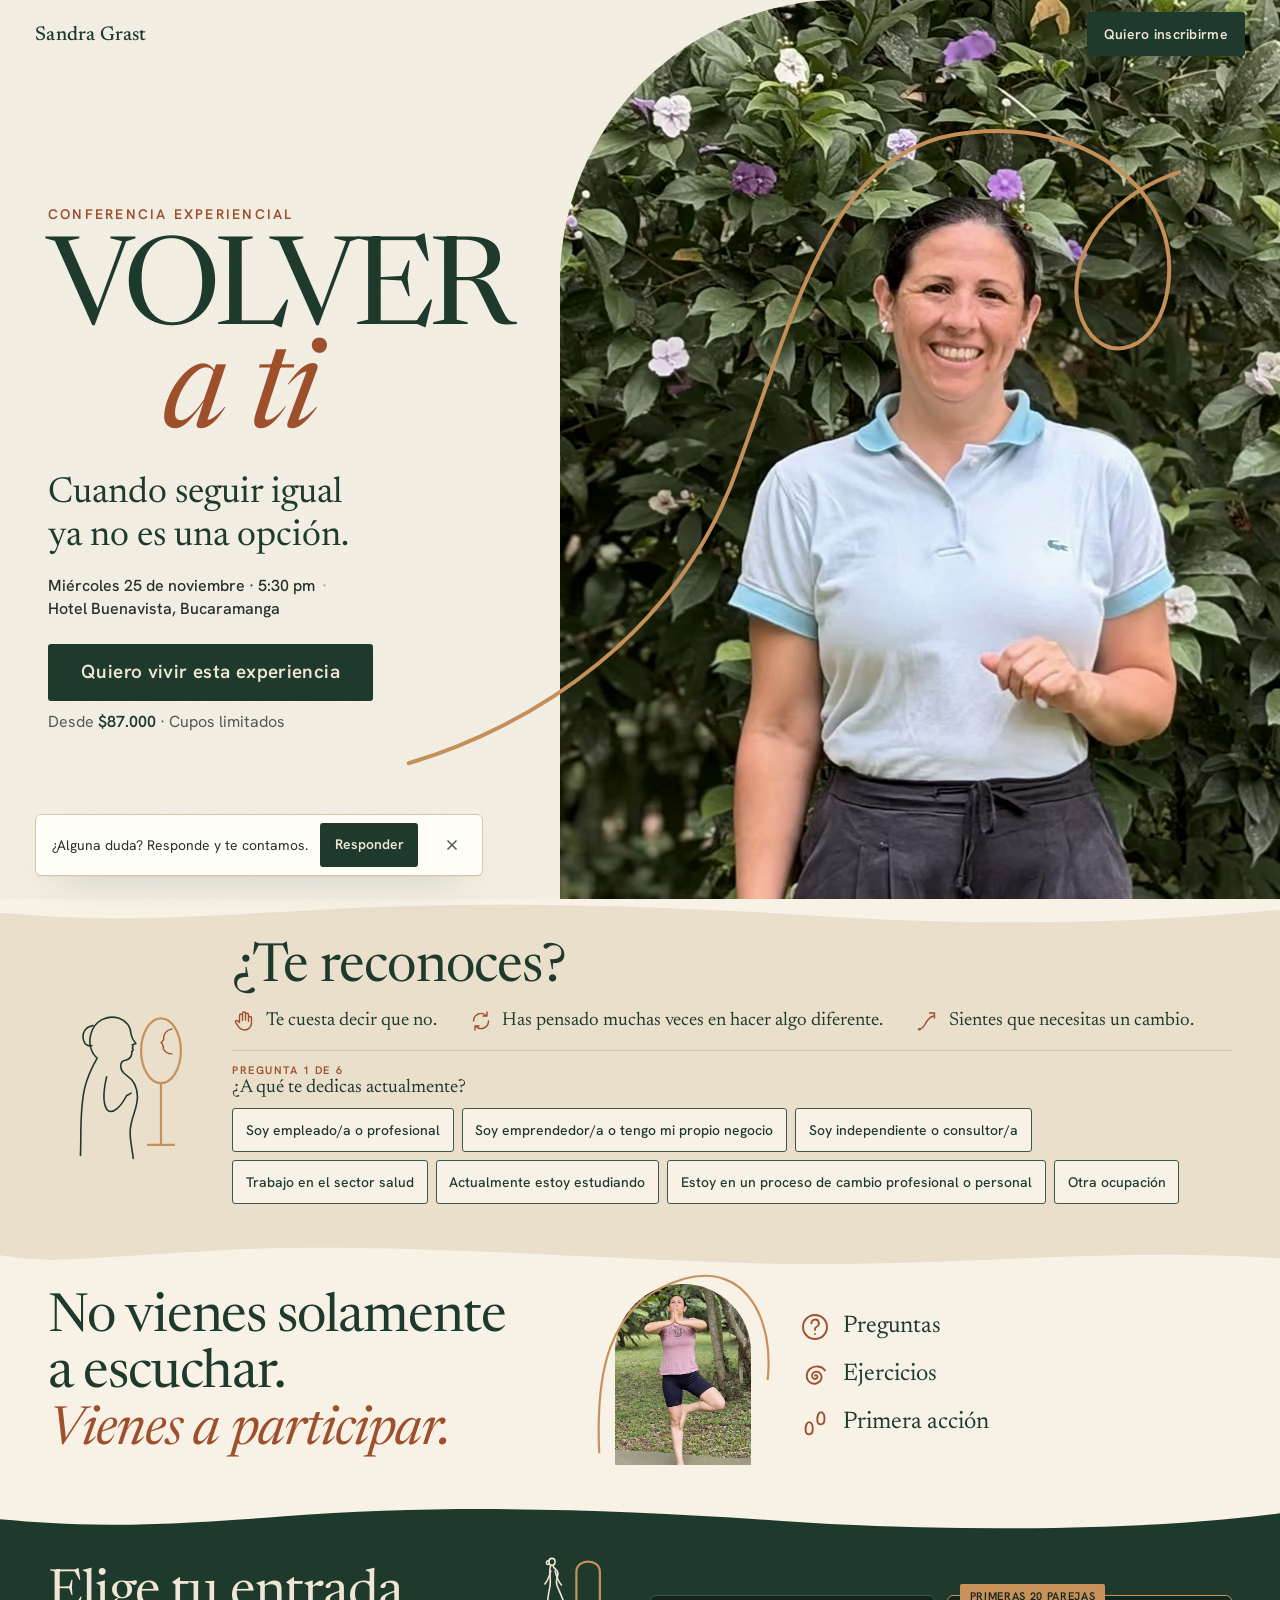
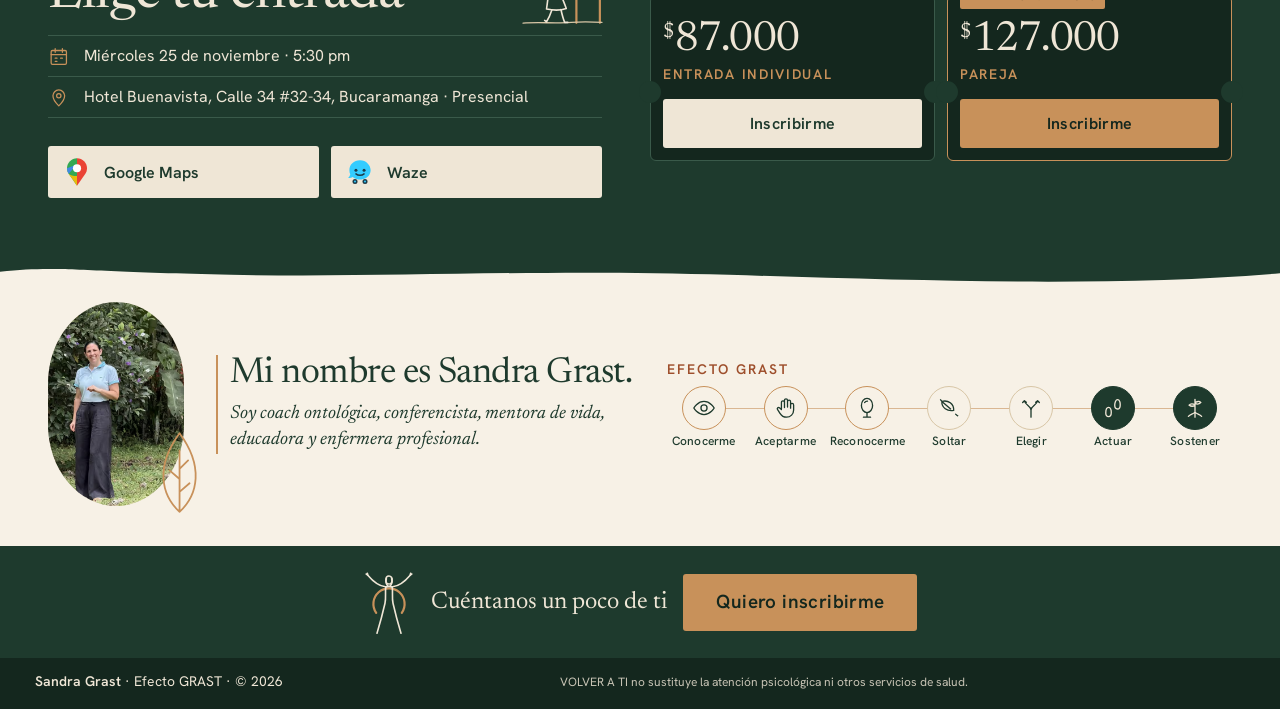
==== commit a765812a: "Publica la landing mínima de VOLVER A TI (5 bloques, 168 palabras) Co-Authored-By: Claude Sonnet 5.5" ====
--- a/index.html
+++ b/index.html
@@ -68,7 +68,7 @@
 document,'script','https://connect.facebook.net/en_US/fbevents.js');
 
 fbq('init', '1837235310745837');
-fbq('track', "PageView");</script></head>
+fbq('track', "PageView");</script><style>/*publico*/.falta,.revision{display:none!important}</style></head>
 <body><noscript><img height="1" width="1" style="display:none"
 src="https://www.facebook.com/tr?id=1837235310745837&ev=PageView&noscript=1"
 /></noscript>
@@ -151,7 +151,7 @@
       <li><svg class="ico" aria-hidden="true" focusable="false"><use href="#i-bucle"/></svg><span>Has pensado muchas veces en hacer algo diferente.</span></li>
       <li><svg class="ico" aria-hidden="true" focusable="false"><use href="#i-sendero"/></svg><span>Sientes que necesitas un cambio.</span></li>
     </ul>
-    <span class="falta" hidden>[FALTA: Sandra confirma estas 3 frases; son el primer tramo literal (hasta la coma) de 3 situaciones del guion]</span>
+    
 
     <div class="captar" id="empezar" data-con-js hidden>
       <p class="captar__eyebrow">Pregunta 1 de 6</p>
@@ -207,7 +207,7 @@
         </svg>
       </div>
       <dl class="ficha">
-        <div><dt><svg class="ico" aria-hidden="true" focusable="false"><use href="#i-cal"/></svg><span class="sr">Cuándo</span></dt><dd><time datetime="2026-11-25T17:30">Miércoles 25 de noviembre · 5:30 pm</time> <span class="falta" hidden>[FALTA: confirmar duración (2 h vs 90 min) y hora de finalización]</span></dd></div>
+        <div><dt><svg class="ico" aria-hidden="true" focusable="false"><use href="#i-cal"/></svg><span class="sr">Cuándo</span></dt><dd><time datetime="2026-11-25T17:30">Miércoles 25 de noviembre · 5:30 pm</time> </dd></div>
         <div><dt><svg class="ico" aria-hidden="true" focusable="false"><use href="#i-pin"/></svg><span class="sr">Dónde</span></dt><dd>Hotel Buenavista, Calle 34 #32-34, Bucaramanga · Presencial</dd></div>
       </dl>
     </div>
@@ -251,7 +251,7 @@
     </div>
   </div>
 
-  <p class="entradas__pend"><span class="falta">[FALTA: confirmar que $127.000 es por pareja y si los cupos se cuentan por persona o por entrada · confirmar dirección y nombre del salón con el hotel · medios de pago aceptados (PSE, Nequi, tarjeta) · qué incluye la entrada · qué recibe el comprador tras pagar · política de cambios y reembolsos · procedimiento definitivo de inscripción y pago: qué pasa después de pagar]</span></p>
+  <p class="entradas__pend"></p>
 </section>
 
 <!-- 5 · SANDRA + EFECTO GRAST -->
@@ -268,7 +268,7 @@
     <div class="sandra__texto">
       <h2 id="sandra-titulo" class="sandra__t">Mi nombre es Sandra Grast.</h2>
       <p class="sandra__bio">Soy coach ontológica, conferencista, mentora de vida, educadora y enfermera profesional.</p>
-      <span class="falta" hidden>[FALTA: Sandra confirma su presentación; el Word dice «Soy, mentora de vida y coach ontológica, educadora y enfermera profesional» (sin «conferencista»)]</span>
+      
     </div>
     <div class="grast" id="efecto-grast">
       <p class="grast__t"><strong>Efecto GRAST</strong></p>
@@ -304,8 +304,8 @@
 
 <footer class="footer" id="contacto">
   <p><strong>Sandra Grast</strong> · Efecto GRAST · © 2026</p>
-  <p class="aviso">VOLVER A TI no sustituye la atención psicológica ni otros servicios de salud. <span class="falta" hidden>[FALTA: Sandra confirma este aviso corto; el guion dice «No es un sustituto de la atención psicológica o de otros servicios profesionales de salud cuando estos son necesarios»]</span></p>
-  <p id="privacidad"><span class="falta">[FALTA: correo, WhatsApp con mensaje prellenado, redes oficiales y aviso de privacidad]</span></p>
+  <p class="aviso">VOLVER A TI no sustituye la atención psicológica ni otros servicios de salud. </p>
+  <p id="privacidad"></p>
 </footer>
 
 <div class="barra-movil" id="barra-movil">
@@ -378,7 +378,7 @@
       <!-- 4 -->
       <fieldset class="paso" data-paso="4" aria-describedby="err-4" hidden>
         <legend class="paso__q" tabindex="-1">La conferencia Volver a Ti tiene un valor de $87.000 COP. ¿Cuál de estas opciones describe mejor tu situación?</legend>
-        <p class="paso__falta"><span class="falta">[FALTA: confirmar valor — el Word dice $90.000]</span></p>
+        <p class="paso__falta"></p>
         <div class="opciones">
           <label class="opcion"><input type="radio" name="inversion" value="Estoy dispuesto/a a invertir $87.000 COP para participar." required><span>Estoy dispuesto/a a invertir $87.000 COP para participar.</span></label>
           <label class="opcion"><input type="radio" name="inversion" value="Me interesa participar, pero necesito conocer más detalles antes de decidir."><span>Me interesa participar, pero necesito conocer más detalles antes de decidir.</span></label>
@@ -416,11 +416,11 @@
         </div>
         <div class="autoriza">
           <p class="autoriza__t">Autorización para el tratamiento de datos personales</p>
-          <label class="casilla"><input type="checkbox" name="autoriza_datos" value="si" required aria-describedby="err-autoriza"><span>Autorizo el tratamiento de mis datos personales por parte de Sandra Grast / Efecto GRAST para gestionar mi solicitud de información, contactarme en relación con la conferencia Volver a Ti y, si otorgo autorización específica para ello, enviarme información sobre futuras experiencias y actividades. He leído y acepto la política de tratamiento de datos personales. <span class="falta">[FALTA: enlace a la política de tratamiento de datos]</span></span></label>
+          <label class="casilla"><input type="checkbox" name="autoriza_datos" value="si" required aria-describedby="err-autoriza"><span>Autorizo el tratamiento de mis datos personales por parte de Sandra Grast / Efecto GRAST para gestionar mi solicitud de información, contactarme en relación con la conferencia Volver a Ti y, si otorgo autorización específica para ello, enviarme información sobre futuras experiencias y actividades. He leído y acepto la política de tratamiento de datos personales. </span></label>
           <span class="campo__err" id="err-autoriza"></span>
           <label class="casilla casilla--opc"><input type="checkbox" name="autoriza_comercial" value="si"><span>Opcional: quiero recibir información sobre futuras experiencias y actividades de Sandra Grast / Efecto GRAST.</span></label>
-          <span class="falta" hidden>[FALTA: confirmar el texto de la casilla opcional de comunicaciones comerciales (el Word pide la casilla pero no trae su texto)]</span>
-          <span class="falta" hidden>[FALTA: el formulario no pregunta si la persona va sola o en pareja; sugerencia: agregar esa pregunta para cuadrar con las dos entradas]</span>
+          
+          
         </div>
       </fieldset>
 
@@ -448,11 +448,7 @@
   </form>
 </dialog>
 
-<section class="revision" id="revision" hidden aria-labelledby="rev-titulo">
-  <h2 id="rev-titulo">Información pendiente</h2>
-  <p>Visible solo con <code>?revision=1</code>. Lista generada desde los marcadores <code>.falta</code> de la página.</p>
-  <ol id="rev-lista"></ol>
-</section>
+
 
 <script src="js/main.js?v=22" defer></script>
 </body>
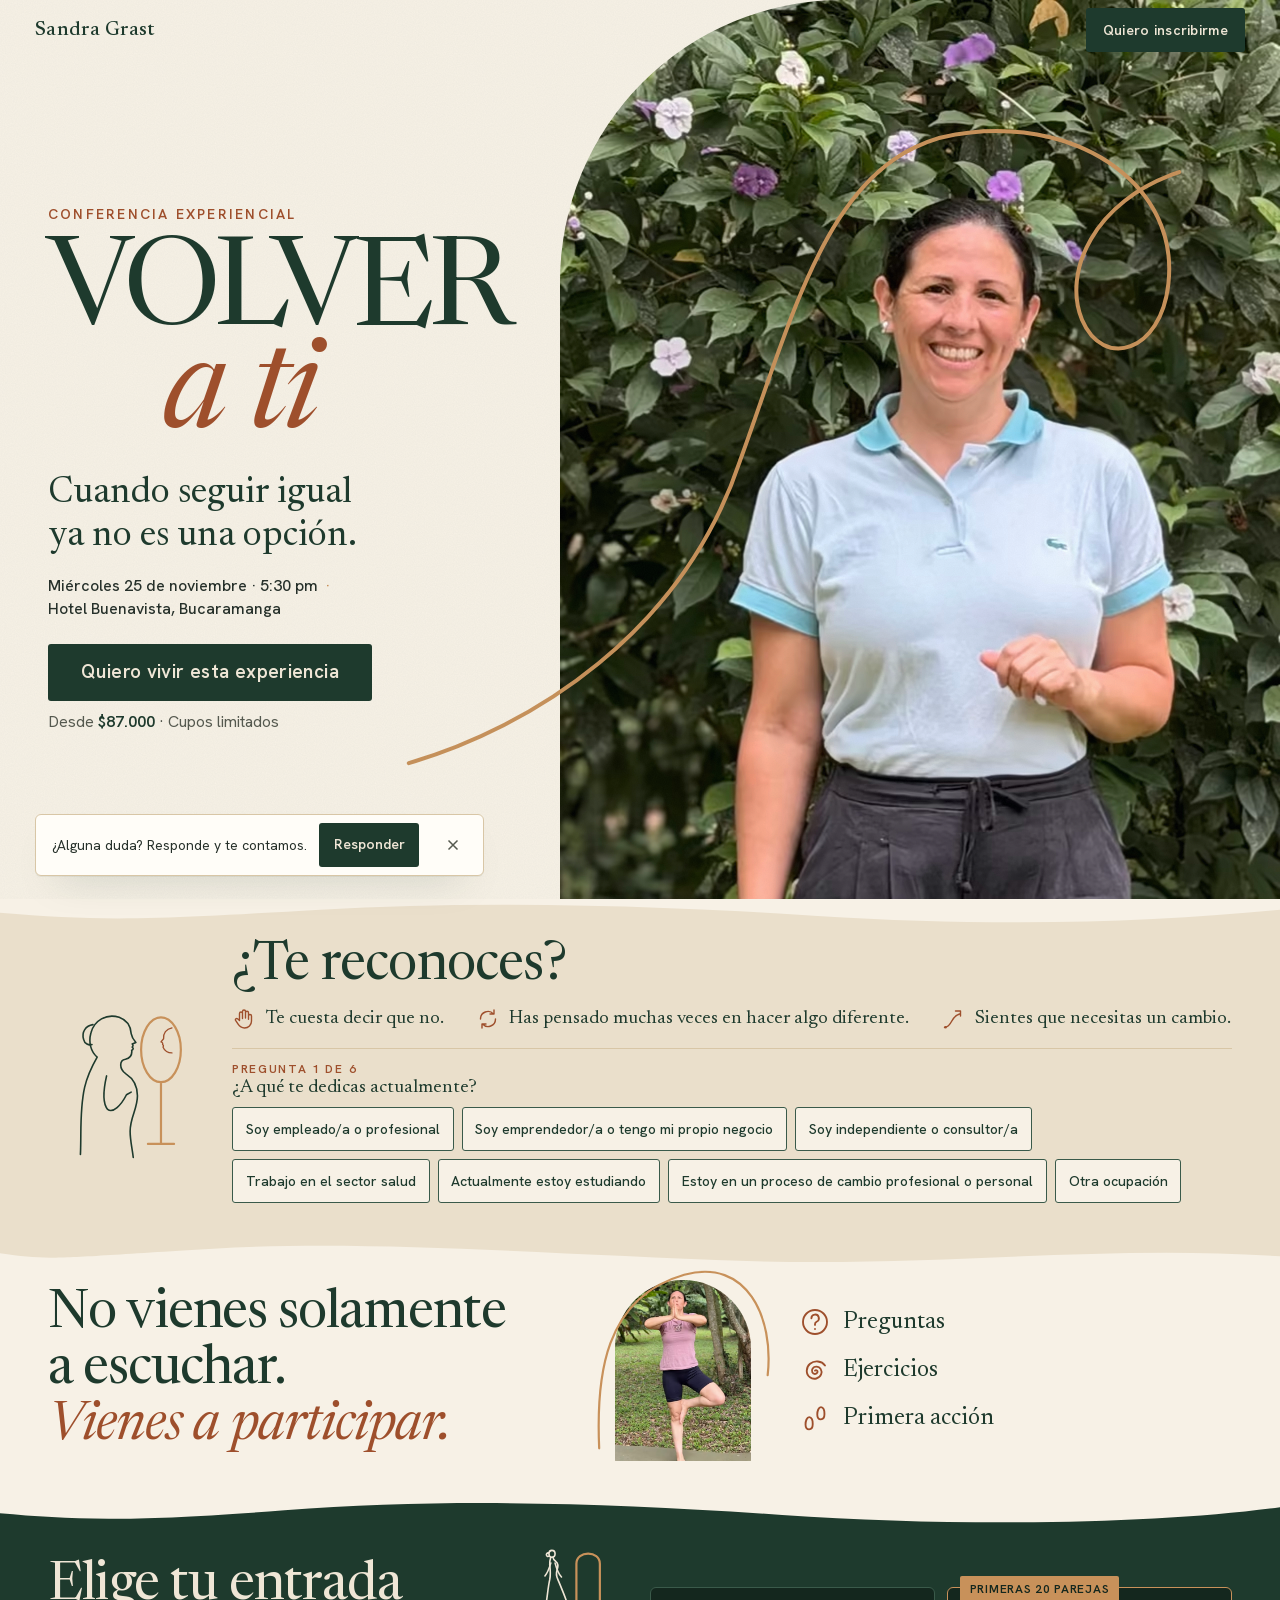
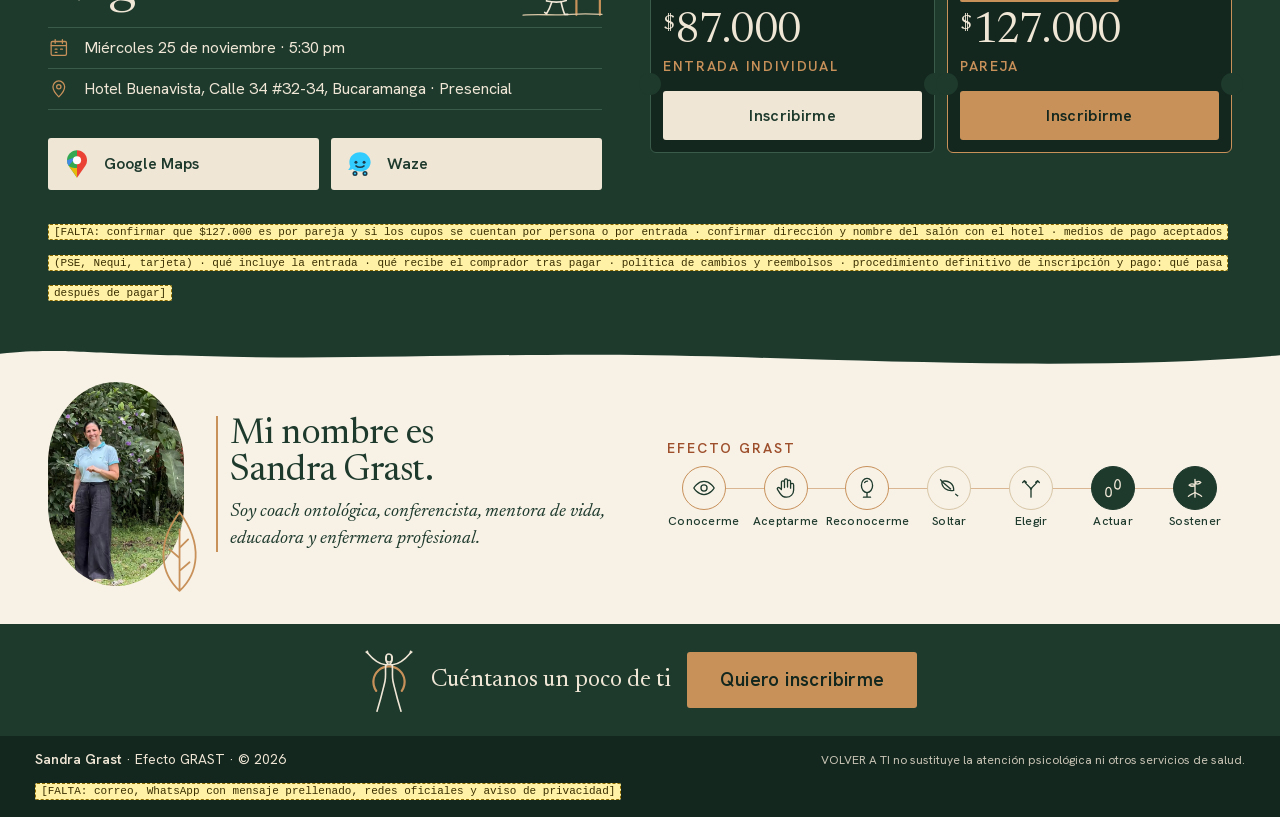
==== commit 5e600740: "Optimiza la landing para todos los dispositivos y fotos de Sandra más grandes en celular - Fotos: he" ====
--- a/index.html
+++ b/index.html
@@ -3,63 +3,41 @@
 <head>
 <meta charset="utf-8">
 <meta name="viewport" content="width=device-width, initial-scale=1, viewport-fit=cover">
+<meta name="color-scheme" content="light">
+<meta name="format-detection" content="telephone=no, date=no, address=no, email=no">
 <title>VOLVER A TI · Conferencia experiencial de Sandra Grast · Bucaramanga</title>
 <meta name="description" content="VOLVER A TI, conferencia experiencial de Sandra Grast, coach ontológica y creadora de Efecto GRAST. Cuando seguir igual ya no es una opción. 25 de noviembre de 2026, 5:30 pm, Hotel Buenavista, Bucaramanga.">
 <meta name="theme-color" content="#1E3A2D">
+<meta name="robots" content="index, follow, max-image-preview:large">
+<link rel="canonical" href="https://sandragrast.com/">
+<link rel="icon" href="favicon.svg" type="image/svg+xml">
+<link rel="icon" href="favicon.ico" sizes="48x48">
+<link rel="apple-touch-icon" href="apple-touch-icon.png">
+<meta property="og:type" content="website">
+<meta property="og:locale" content="es_CO">
+<meta property="og:site_name" content="Sandra Grast">
+<meta property="og:url" content="https://sandragrast.com/">
+<meta property="og:title" content="VOLVER A TI · Conferencia experiencial de Sandra Grast">
+<meta property="og:description" content="Cuando seguir igual ya no es una opción. Miércoles 25 de noviembre de 2026, 5:30 pm, Hotel Buenavista, Bucaramanga.">
+<meta property="og:image" content="https://sandragrast.com/img/og-volver-a-ti.jpg">
+<meta property="og:image:width" content="1200">
+<meta property="og:image:height" content="630">
+<meta property="og:image:alt" content="VOLVER A TI, conferencia experiencial de Sandra Grast, 25 de noviembre en Bucaramanga, con Sandra sonriendo delante de un jardín">
+<meta name="twitter:card" content="summary_large_image">
+<meta name="twitter:title" content="VOLVER A TI · Conferencia experiencial de Sandra Grast">
+<meta name="twitter:description" content="Cuando seguir igual ya no es una opción. Miércoles 25 de noviembre de 2026, 5:30 pm, Hotel Buenavista, Bucaramanga.">
+<meta name="twitter:image" content="https://sandragrast.com/img/og-volver-a-ti.jpg">
+<link rel="preconnect" href="https://connect.facebook.net" crossorigin>
+<link rel="dns-prefetch" href="https://www.facebook.com">
+<script type="application/ld+json">{"@context":"https://schema.org","@type":"Event","name":"VOLVER A TI · Conferencia experiencial","description":"Conferencia experiencial de Sandra Grast, coach ontológica y creadora de Efecto GRAST.","startDate":"2026-11-25T17:30:00-05:00","eventAttendanceMode":"https://schema.org/OfflineEventAttendanceMode","eventStatus":"https://schema.org/EventScheduled","inLanguage":"es-CO","image":["https://sandragrast.com/img/og-volver-a-ti.jpg"],"location":{"@type":"Place","name":"Hotel Buenavista","address":{"@type":"PostalAddress","streetAddress":"Calle 34 #32-34","addressLocality":"Bucaramanga","addressRegion":"Santander","addressCountry":"CO"}},"performer":{"@type":"Person","name":"Sandra Grast"},"organizer":{"@type":"Person","name":"Sandra Grast","url":"https://sandragrast.com/"},"offers":[{"@type":"Offer","name":"Entrada individual","price":"87000","priceCurrency":"COP","availability":"https://schema.org/InStock","url":"https://sandragrast.com/"},{"@type":"Offer","name":"Entrada en pareja (primeras 20 parejas)","price":"127000","priceCurrency":"COP","availability":"https://schema.org/InStock","url":"https://sandragrast.com/"}]}</script>
 <style id="fuentes-incrustadas">
-@font-face {
-  font-family: 'Hanken Grotesk';
-  font-style: normal;
-  font-weight: 400;
-  font-display: swap;
-  src: url([data-uri]) format('woff2');
-  unicode-range: U+0000-00FF, U+0131, U+0152-0153, U+02BB-02BC, U+02C6, U+02DA, U+02DC, U+0304, U+0308, U+0329, U+2000-206F, U+20AC, U+2122, U+2191, U+2193, U+2212, U+2215, U+FEFF, U+FFFD;
-}
-@font-face {
-  font-family: 'Hanken Grotesk';
-  font-style: normal;
-  font-weight: 500;
-  font-display: swap;
-  src: url([data-uri]) format('woff2');
-  unicode-range: U+0000-00FF, U+0131, U+0152-0153, U+02BB-02BC, U+02C6, U+02DA, U+02DC, U+0304, U+0308, U+0329, U+2000-206F, U+20AC, U+2122, U+2191, U+2193, U+2212, U+2215, U+FEFF, U+FFFD;
-}
-@font-face {
-  font-family: 'Hanken Grotesk';
-  font-style: normal;
-  font-weight: 600;
-  font-display: swap;
-  src: url([data-uri]) format('woff2');
-  unicode-range: U+0000-00FF, U+0131, U+0152-0153, U+02BB-02BC, U+02C6, U+02DA, U+02DC, U+0304, U+0308, U+0329, U+2000-206F, U+20AC, U+2122, U+2191, U+2193, U+2212, U+2215, U+FEFF, U+FFFD;
-}
-@font-face {
-  font-family: 'Newsreader';
-  font-style: italic;
-  font-weight: 400;
-  font-display: swap;
-  src: url([data-uri]) format('woff2');
-  unicode-range: U+0000-00FF, U+0131, U+0152-0153, U+02BB-02BC, U+02C6, U+02DA, U+02DC, U+0304, U+0308, U+0329, U+2000-206F, U+20AC, U+2122, U+2191, U+2193, U+2212, U+2215, U+FEFF, U+FFFD;
-}
-@font-face {
-  font-family: 'Newsreader';
-  font-style: normal;
-  font-weight: 400;
-  font-display: swap;
-  src: url([data-uri]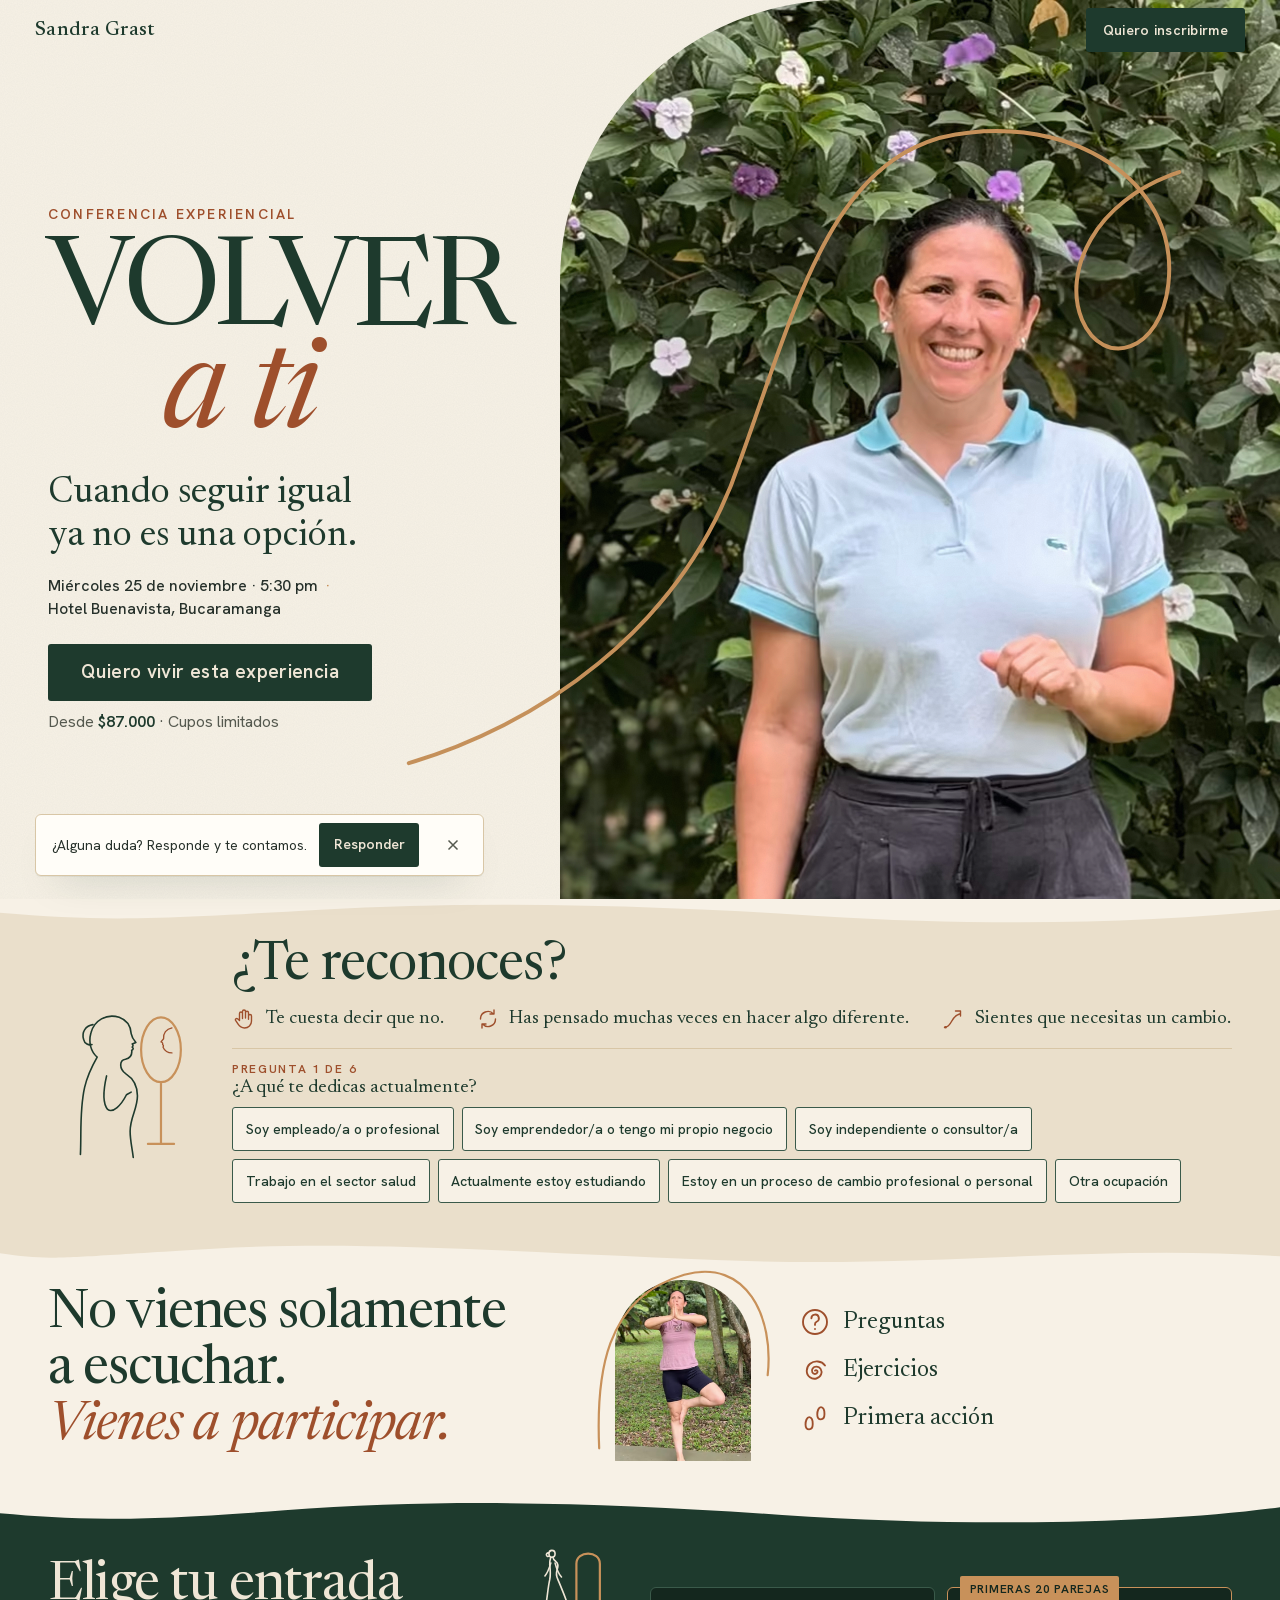
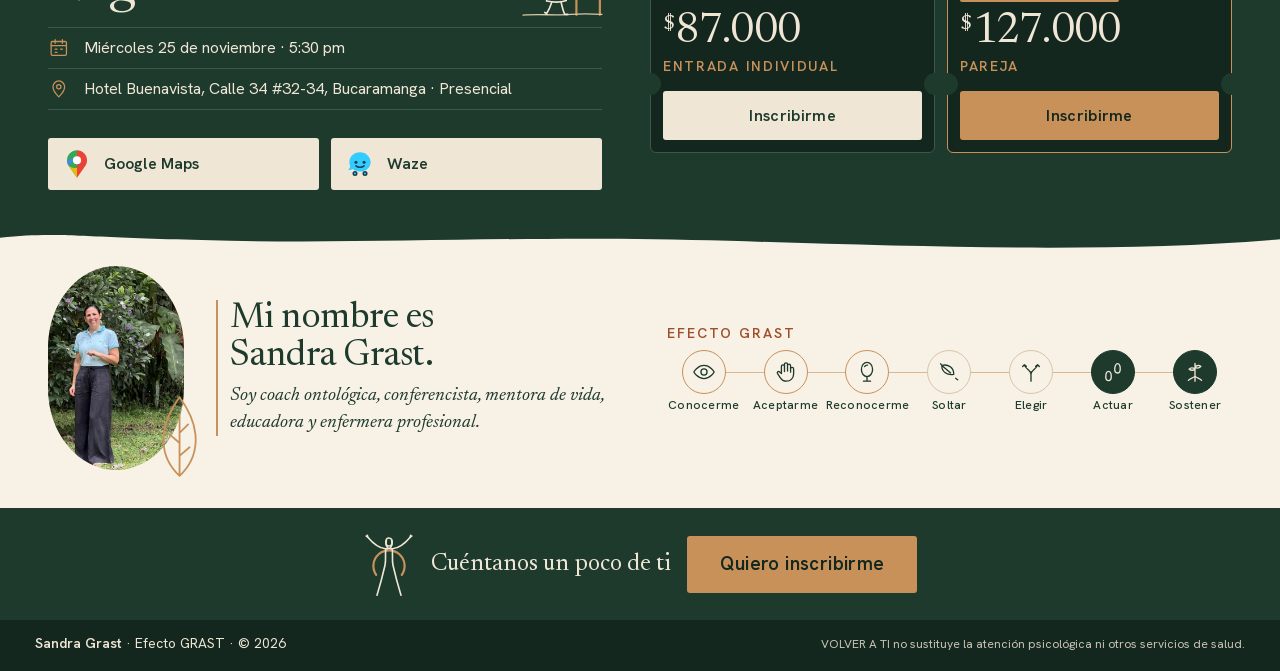
==== commit 499e7433: "Publica la landing optimizada: fotos de Sandra más grandes en celular, fuentes recortadas, favicon y" ====
--- a/index.html
+++ b/index.html
@@ -46,7 +46,7 @@
 document,'script','https://connect.facebook.net/en_US/fbevents.js');
 
 fbq('init', '1837235310745837');
-fbq('track', "PageView");</script></head>
+fbq('track', "PageView");</script><style>/*publico*/.falta,.revision{display:none!important}</style></head>
 <body><noscript><img height="1" width="1" style="display:none"
 src="https://www.facebook.com/tr?id=1837235310745837&ev=PageView&noscript=1"
 /></noscript>
@@ -124,7 +124,7 @@
       <li><svg class="ico" aria-hidden="true" focusable="false"><use href="#i-bucle"/></svg><span>Has pensado muchas veces en hacer algo diferente.</span></li>
       <li><svg class="ico" aria-hidden="true" focusable="false"><use href="#i-sendero"/></svg><span>Sientes que necesitas un cambio.</span></li>
     </ul>
-    <span class="falta" hidden>[FALTA: Sandra confirma estas 3 frases; son el primer tramo literal (hasta la coma) de 3 situaciones del guion]</span>
+    
 
     <div class="captar" id="empezar" data-con-js hidden>
       <p class="captar__eyebrow">Pregunta 1 de 6</p>
@@ -180,7 +180,7 @@
         </svg>
       </div>
       <dl class="ficha">
-        <div><dt><svg class="ico" aria-hidden="true" focusable="false"><use href="#i-cal"/></svg><span class="sr">Cuándo</span></dt><dd><time datetime="2026-11-25T17:30">Miércoles 25 de noviembre · 5:30 pm</time> <span class="falta" hidden>[FALTA: confirmar duración (2 h vs 90 min) y hora de finalización]</span></dd></div>
+        <div><dt><svg class="ico" aria-hidden="true" focusable="false"><use href="#i-cal"/></svg><span class="sr">Cuándo</span></dt><dd><time datetime="2026-11-25T17:30">Miércoles 25 de noviembre · 5:30 pm</time> </dd></div>
         <div><dt><svg class="ico" aria-hidden="true" focusable="false"><use href="#i-pin"/></svg><span class="sr">Dónde</span></dt><dd>Hotel Buenavista, Calle 34 #32-34, Bucaramanga · Presencial</dd></div>
       </dl>
     </div>
@@ -224,7 +224,7 @@
     </div>
   </div>
 
-  <p class="entradas__pend"><span class="falta">[FALTA: confirmar que $127.000 es por pareja y si los cupos se cuentan por persona o por entrada · confirmar dirección y nombre del salón con el hotel · medios de pago aceptados (PSE, Nequi, tarjeta) · qué incluye la entrada · qué recibe el comprador tras pagar · política de cambios y reembolsos · procedimiento definitivo de inscripción y pago: qué pasa después de pagar]</span></p>
+  
 </section>
 
 <!-- 5 · SANDRA + EFECTO GRAST -->
@@ -241,7 +241,7 @@
     <div class="sandra__texto">
       <h2 id="sandra-titulo" class="sandra__t">Mi nombre es Sandra Grast.</h2>
       <p class="sandra__bio">Soy coach ontológica, conferencista, mentora de vida, educadora y enfermera profesional.</p>
-      <span class="falta" hidden>[FALTA: Sandra confirma su presentación; el Word dice «Soy, mentora de vida y coach ontológica, educadora y enfermera profesional» (sin «conferencista»)]</span>
+      
     </div>
     <div class="grast" id="efecto-grast">
       <p class="grast__t"><strong>Efecto GRAST</strong></p>
@@ -277,8 +277,8 @@
 
 <footer class="footer" id="contacto">
   <p><strong>Sandra Grast</strong> · Efecto GRAST · © 2026</p>
-  <p class="aviso">VOLVER A TI no sustituye la atención psicológica ni otros servicios de salud. <span class="falta" hidden>[FALTA: Sandra confirma este aviso corto; el guion dice «No es un sustituto de la atención psicológica o de otros servicios profesionales de salud cuando estos son necesarios»]</span></p>
-  <p id="privacidad"><span class="falta">[FALTA: correo, WhatsApp con mensaje prellenado, redes oficiales y aviso de privacidad]</span></p>
+  <p class="aviso">VOLVER A TI no sustituye la atención psicológica ni otros servicios de salud. </p>
+  
 </footer>
 
 <div class="barra-movil" id="barra-movil">
@@ -351,7 +351,7 @@
       <!-- 4 -->
       <fieldset class="paso" data-paso="4" aria-describedby="err-4" hidden>
         <legend class="paso__q" tabindex="-1">La conferencia Volver a Ti tiene un valor de $87.000 COP. ¿Cuál de estas opciones describe mejor tu situación?</legend>
-        <p class="paso__falta"><span class="falta">[FALTA: confirmar valor — el Word dice $90.000]</span></p>
+        
         <div class="opciones">
           <label class="opcion"><input type="radio" name="inversion" value="Estoy dispuesto/a a invertir $87.000 COP para participar." required><span>Estoy dispuesto/a a invertir $87.000 COP para participar.</span></label>
           <label class="opcion"><input type="radio" name="inversion" value="Me interesa participar, pero necesito conocer más detalles antes de decidir."><span>Me interesa participar, pero necesito conocer más detalles antes de decidir.</span></label>
@@ -389,11 +389,11 @@
         </div>
         <div class="autoriza">
           <p class="autoriza__t">Autorización para el tratamiento de datos personales</p>
-          <label class="casilla"><input type="checkbox" name="autoriza_datos" value="si" required aria-describedby="err-autoriza"><span>Autorizo el tratamiento de mis datos personales por parte de Sandra Grast / Efecto GRAST para gestionar mi solicitud de información, contactarme en relación con la conferencia Volver a Ti y, si otorgo autorización específica para ello, enviarme información sobre futuras experiencias y actividades. He leído y acepto la política de tratamiento de datos personales. <span class="falta">[FALTA: enlace a la política de tratamiento de datos]</span></span></label>
+          <label class="casilla"><input type="checkbox" name="autoriza_datos" value="si" required aria-describedby="err-autoriza"><span>Autorizo el tratamiento de mis datos personales por parte de Sandra Grast / Efecto GRAST para gestionar mi solicitud de información, contactarme en relación con la conferencia Volver a Ti y, si otorgo autorización específica para ello, enviarme información sobre futuras experiencias y actividades. He leído y acepto la política de tratamiento de datos personales. </span></label>
           <span class="campo__err" id="err-autoriza"></span>
           <label class="casilla casilla--opc"><input type="checkbox" name="autoriza_comercial" value="si"><span>Opcional: quiero recibir información sobre futuras experiencias y actividades de Sandra Grast / Efecto GRAST.</span></label>
-          <span class="falta" hidden>[FALTA: confirmar el texto de la casilla opcional de comunicaciones comerciales (el Word pide la casilla pero no trae su texto)]</span>
-          <span class="falta" hidden>[FALTA: el formulario no pregunta si la persona va sola o en pareja; sugerencia: agregar esa pregunta para cuadrar con las dos entradas]</span>
+          
+          
         </div>
       </fieldset>
 
@@ -421,11 +421,7 @@
   </form>
 </dialog>
 
-<section class="revision" id="revision" hidden aria-labelledby="rev-titulo">
-  <h2 id="rev-titulo">Información pendiente</h2>
-  <p>Visible solo con <code>?revision=1</code>. Lista generada desde los marcadores <code>.falta</code> de la página.</p>
-  <ol id="rev-lista"></ol>
-</section>
+
 
 <script src="js/main.js?v=25" defer></script>
 </body>
--- a/css/styles.css
+++ b/css/styles.css
@@ -1,589 +1 @@
-/* VOLVER A TI · Sandra Grast — tokens */
-:root{
-  /* color (ratios sobre --papel salvo indicación) */
-  --papel:#F7F1E6;       /* base crema cálida */
-  --arena:#EADFCB;       /* superficie cálida */
-  --arena-2:#D8C6A6;     /* líneas / bordes */
-  --verde:#1E3A2D;       /* ancla · 11.6:1 */
-  --verde-hondo:#14271E; /* banda oscura */
-  --verde-linea:#3A5A4A; /* líneas sobre verde */
-  --tinta:#26302A;       /* cuerpo 12.4:1 */
-  --tinta-suave:#55594F; /* secundario 6.3:1 */
-  --terracota:#9E4F2C;   /* acento texto 5.4:1 */
-  --caramelo:#C8915A;    /* sobre verde 5.6:1 */
-  --sobre-verde:#EFE6D6; /* texto sobre verde 10.9:1 */
-  --blanco:#FFFDF8;      /* campos y tarjetas del formulario */
-  --sombra:0 1px 0 rgba(30,58,45,.06),0 18px 40px -24px rgba(30,58,45,.35);
-  /* placeholders */
-  --falta-bg:#FFF2A6;--falta-borde:#8A6A00;--falta-txt:#3A2E00;
-
-  --serif:"Newsreader",Georgia,"Times New Roman",serif;
-  --sans:"Hanken Grotesk",system-ui,-apple-system,"Segoe UI",sans-serif;
-  --mono:ui-monospace,"Cascadia Mono",Consolas,Menlo,monospace;
-
-  /* escala fluida 320→1440 */
-  --t-xs:clamp(.8125rem,.79rem + .1vw,.875rem);
-  --t-s:clamp(.9375rem,.91rem + .12vw,1rem);
-  --t-m:clamp(1.0625rem,1.02rem + .2vw,1.1875rem);
-  --t-l:clamp(1.25rem,1.14rem + .5vw,1.5rem);
-  --t-xl:clamp(1.6rem,1.36rem + 1.1vw,2.25rem);
-  --t-2xl:clamp(2.05rem,1.6rem + 2.2vw,3.4rem);
-  --t-3xl:clamp(2.5rem,1.7rem + 4vw,5.2rem);
-  --t-4xl:clamp(4.1rem,1.4rem + 13vw,13rem);
-  --t-hero:clamp(min(2.9rem,13vw),-.2rem + 17.5vw,6.5rem); /* titular móvil en una línea */
-
-  --s1:.25rem;--s2:.5rem;--s3:.75rem;--s4:1rem;--s6:1.5rem;--s8:2rem;--s12:3rem;--s16:4rem;--s24:6rem;
-  --gutter:max(clamp(1rem,.6rem + 2vw,2.5rem),env(safe-area-inset-left,0px),env(safe-area-inset-right,0px)); /* respeta la isla/notch en horizontal */
-  --sec:clamp(2.75rem,1.9rem + 3vw,4.5rem);
-  --max:74rem;
-  --r:3px;--r2:6px;
-
-  --curva:cubic-bezier(.2,.7,.3,1);
-  --d1:150ms;--d2:250ms;--d3:450ms;--d4:700ms;--d5:2400ms;
-}
-@media (prefers-reduced-motion:reduce){
-  :root{--d1:.01ms;--d2:.01ms;--d3:.01ms;--d4:.01ms;--d5:.01ms}
-}
-
-:root{color-scheme:light}
-*,*::before,*::after{box-sizing:border-box}
-html{-webkit-text-size-adjust:100%;text-size-adjust:100%;scroll-behavior:smooth;scroll-padding-top:5rem}
-@media (prefers-reduced-motion:reduce){html{scroll-behavior:auto}}
-body{margin:0;background:var(--papel);color:var(--tinta);font:400 var(--t-m)/1.62 var(--sans);overflow-x:hidden;-webkit-font-smoothing:antialiased;-webkit-tap-highlight-color:rgba(158,79,44,.18)}
-dialog:not([open]){display:none}
-img{max-width:100%}
-@media (min-width:100rem){html{font-size:112.5%}}
-@media (min-width:140rem){html{font-size:131.25%}}
-h1,h2,h3,p,dl,dd,dt,ol,ul,figure,blockquote{margin:0}
-ol,ul{padding:0;list-style:none}
-a{color:inherit}
-strong{font-weight:600}
-:focus-visible{outline:2px solid var(--terracota);outline-offset:3px;border-radius:var(--r)}
-.entradas :focus-visible,.barra-movil :focus-visible{outline-color:var(--caramelo)}
-
-.skip{position:absolute;left:var(--s4);top:-4rem;background:var(--verde);color:var(--sobre-verde);padding:var(--s3) var(--s4);z-index:100;border-radius:var(--r)}
-.skip:focus{top:var(--s4)}
-
-/* --- placeholders: borrar todos = quitar .falta del HTML --- */
-.falta{
-  font:500 .8125rem/1.45 var(--mono);letter-spacing:0;text-transform:none;font-style:normal;
-  background:var(--falta-bg);color:var(--falta-txt);
-  border:1.5px dashed var(--falta-borde);border-radius:2px;
-  padding:.1em .45em;display:inline;box-decoration-break:clone;-webkit-box-decoration-break:clone;
-}
-.wordmark{min-width:0;display:inline-flex;align-items:center;min-height:44px}
-.nav .btn{flex:none}
-.falta--bloque{display:block;padding:var(--s3);margin-bottom:var(--s6)}
-
-/* --- base --- */
-.eyebrow{font:600 var(--t-xs)/1.35 var(--sans);letter-spacing:.14em;text-transform:uppercase;color:var(--terracota);margin-bottom:var(--s4)}
-.eyebrow--claro{color:var(--caramelo)}
-.h2{font:400 var(--t-2xl)/1.06 var(--serif);letter-spacing:-.015em;color:var(--verde);margin-bottom:var(--s8);text-wrap:balance;max-width:20ch}
-.h2--claro{color:var(--sobre-verde)}
-.lead{font:400 var(--t-l)/1.45 var(--serif);color:var(--tinta);max-width:36rem;text-wrap:pretty}
-.prose{max-width:37rem;font-size:var(--t-s)}
-.prose p+p{margin-top:var(--s4)}
-.cita{font-family:var(--serif);font-style:italic;color:var(--verde);text-wrap:balance}
-.cita--xl{font-size:var(--t-3xl);line-height:1.05;letter-spacing:-.02em;max-width:17ch}
-.cita--m{font-size:var(--t-xl);line-height:1.2;margin-top:var(--s6)}
-.nota-pie{color:var(--tinta-suave);font-size:var(--t-s);margin-top:var(--s6)}
-
-.btn{display:inline-flex;align-items:center;justify-content:center;text-align:center;min-height:48px;padding:.85rem 1.6rem;
-  background:var(--verde);color:var(--sobre-verde);font:600 var(--t-s)/1.2 var(--sans);letter-spacing:.02em;
-  text-decoration:none;border:1.5px solid transparent;border-radius:var(--r);cursor:pointer;
-  transition:background-color var(--d2) var(--curva),color var(--d2) var(--curva),transform var(--d2) var(--curva)}
-.btn:hover{background:var(--terracota)}
-.btn:active{transform:translateY(1px)}
-.btn--lg{min-height:56px;padding:1rem 2rem;font-size:var(--t-m)}
-.btn--sm{min-height:44px;padding:.6rem 1rem;font-size:var(--t-xs)}
-.btn--full{width:100%}
-.btn--claro{background:var(--sobre-verde);color:var(--verde)}
-.btn--claro:hover{background:var(--caramelo);color:var(--verde-hondo)}
-.btn--caramelo{background:var(--caramelo);color:var(--verde-hondo)}
-.btn--caramelo:hover{background:var(--sobre-verde)}
-.btn--borde{background:transparent;color:var(--verde);border-color:var(--verde)}
-.btn--borde:hover{background:var(--verde);color:var(--sobre-verde)}
-
-/* --- nav fija (WebView: fixed, no sticky) --- */
-.nav{position:fixed;top:0;left:0;right:0;inset:0 0 auto 0;z-index:50;display:flex;align-items:center;justify-content:space-between;gap:var(--s4);
-  padding:calc(var(--s2) + env(safe-area-inset-top,0px)) max(var(--gutter),calc((100% - 96rem) / 2)) var(--s2);
-  background:rgba(247,241,230,0);transition:background-color var(--d3) var(--curva),box-shadow var(--d3) var(--curva)}
-.nav.is-scrolled{background:var(--papel);box-shadow:0 1px 0 var(--arena-2)}
-.wordmark{text-decoration:none;color:var(--sobre-verde);transition:color var(--d3) var(--curva)}
-.nav.is-scrolled .wordmark{color:var(--verde)}
-.wordmark__name{font:500 1.25rem/1 var(--serif);letter-spacing:.01em}
-@media (min-width:56rem){.wordmark{color:var(--verde)}}
-
-/* --- secciones --- */
-.sec{padding:var(--sec) var(--gutter)}
-.sec>*{max-width:var(--max);margin-inline:auto}
-
-/* ==========================================================
-   HERO · Sandra de frente + el lazo caramelo que la rodea
-   y vuelve sobre sí mismo (se dibuja una vez)
-   ========================================================== */
-.hero{position:relative;min-height:100vh;min-height:100svh;display:flex;flex-direction:column;overflow:hidden;
-  background:var(--papel);isolation:isolate}
-/* grano de papel, muy sutil */
-.hero::after{content:"";position:absolute;top:0;left:0;right:0;bottom:0;inset:0;z-index:3;pointer-events:none;opacity:.06;
-  background-image:url("data:image/svg+xml,%3Csvg xmlns='http://www.w3.org/2000/svg' width='160' height='160'%3E%3Cfilter id='n'%3E%3CfeTurbulence type='fractalNoise' baseFrequency='.9' numOctaves='2' stitchTiles='stitch'/%3E%3CfeColorMatrix values='0 0 0 0 .12 0 0 0 0 .23 0 0 0 0 .18 0 0 0 .9 0'/%3E%3C/filter%3E%3Crect width='100%25' height='100%25' filter='url(%23n)'/%3E%3C/svg%3E")}
-
-.hero__foto{position:relative;z-index:1;margin:0;flex:none;width:100%;height:clamp(14rem,44vh,36rem);height:clamp(14rem,min(54svh,calc(100svh - 19rem)),36rem)}
-@media (hover:hover) and (pointer:fine){.hero__foto{will-change:transform}}
-.hero__foto picture{display:block;width:100%;height:100%}
-.hero__img{display:block;width:100%;height:100%;object-fit:cover;object-position:50% 50%;
-  border-radius:0 0 clamp(6rem,38vw,12rem) 0;background:var(--verde)}
-/* velo superior: la nav se lee sobre el follaje */
-.hero__foto::before{content:"";position:absolute;top:0;left:0;right:0;height:7rem;z-index:1;pointer-events:none;
-  background:linear-gradient(rgba(20,39,30,.55),rgba(20,39,30,0))}
-
-.hero__lazo{position:absolute;top:0;left:0;inset:0;width:100%;height:100%;overflow:visible;pointer-events:none;z-index:2}
-.hero__lazo path{fill:none;stroke:var(--caramelo);stroke-width:4;stroke-linecap:round;stroke-linejoin:round;vector-effect:non-scaling-stroke}
-html.js .hero__lazo path{stroke-dasharray:var(--len,4000);stroke-dashoffset:var(--len,4000)}
-html.js .hero__lazo.is-trazo path{animation:trazo var(--d5) var(--curva) .35s forwards}
-@keyframes trazo{to{stroke-dashoffset:0}}
-
-.hero__in{position:relative;z-index:4;width:100%;max-width:var(--max);margin-inline:auto;
-  padding:var(--s3) var(--gutter) calc(var(--s3) + env(safe-area-inset-bottom,0px));
-  display:flex;flex-direction:column;flex:1;justify-content:center}
-.hero__kicker{font:600 .75rem/1.3 var(--sans);letter-spacing:.16em;text-transform:uppercase;color:var(--terracota);margin-bottom:var(--s1)}
-.hero__title{font:400 var(--t-hero)/.86 var(--serif);letter-spacing:-.045em;color:var(--verde);margin-bottom:var(--s2);white-space:nowrap}
-.hero__l1{text-transform:uppercase}
-.hero__l2{font-style:italic;letter-spacing:-.03em;color:var(--terracota)}
-.hero__sub{font:400 var(--t-l)/1.2 var(--serif);color:var(--verde);max-width:22ch;margin-bottom:var(--s2);text-wrap:balance}
-.hero__data{font:500 var(--t-xs)/1.45 var(--sans);color:var(--tinta);display:flex;flex-wrap:wrap;gap:0 .45rem;margin-bottom:var(--s3);max-width:34rem}
-.hero__sep{color:var(--caramelo)}
-.hero__ctas{display:flex;flex-wrap:wrap;align-items:center;gap:var(--s2) var(--s6)}
-.hero__ctas .btn{width:100%}
-.hero__precio{font-size:var(--t-s);color:var(--tinta-suave)}
-.hero__precio strong{color:var(--verde)}
-.hero__paso{margin-top:var(--s2);font-size:var(--t-xs);line-height:1.45;color:var(--tinta-suave);max-width:34rem}
-
-/* entrada del titular (una vez, solo con JS) */
-html.js .hero__l1,html.js .hero__l2{display:inline-block;animation:sube var(--d4) var(--curva) both}
-html.js .hero__l2{animation-delay:.12s}
-@keyframes sube{from{opacity:0;transform:translateY(.18em)}}
-
-@media (min-width:30rem){.hero__ctas .btn{width:auto}}
-@media (min-width:40rem) and (max-width:55.99rem){
-  .hero__foto{height:clamp(22rem,min(94vw,70svh),46rem)}
-}
-
-@media (min-width:56rem){
-  .hero{flex-direction:row;align-items:stretch;min-height:min(100vh,62rem);min-height:min(100svh,62rem)}
-  .hero__foto{order:2;width:auto;height:100vh;height:100svh;max-height:62rem;aspect-ratio:4/5;margin-left:auto;margin-right:max(0px,calc((100vw - 96rem) / 2))}
-  .hero__img{object-position:50% 50%;border-radius:clamp(10rem,22vw,20rem) 0 0 0}
-  .hero__foto::before{display:none}
-  .hero__in{order:1;flex:1;min-width:0;max-width:none;margin:0;container-type:inline-size;
-    padding:calc(5.5rem + env(safe-area-inset-top,0px)) var(--s8) var(--s12) max(var(--gutter),calc((100vw - var(--max)) / 2))}
-  .hero__kicker{font-size:var(--t-xs);margin-bottom:var(--s6)}
-  .hero__title{font-size:min(11.5rem,15vw);font-size:min(11rem,25.5cqi);line-height:.8;margin-bottom:var(--s6)}
-  .hero__l1,.hero__l2{display:block}
-  html.js .hero__l1,html.js .hero__l2{display:block}
-  .hero__l2{padding-left:.95em;margin-top:.04em}
-  .hero__sub{font-size:var(--t-xl);margin-bottom:var(--s4)}
-  .hero__data{font-size:var(--t-s);margin-bottom:var(--s6)}
-  .hero__paso{font-size:var(--t-s);margin-top:var(--s3)}
-}
-
-/* --- texto solo para lectores de pantalla --- */
-.sr{position:absolute;width:1px;height:1px;margin:-1px;padding:0;overflow:hidden;clip:rect(0 0 0 0);white-space:nowrap;border:0}
-
-/* ==========================================================
-   DIBUJO DE LÍNEA · siluetas, íconos, olas
-   Mismo lenguaje que el lazo del hero: trazo fino continuo,
-   tinta verde + un acento caramelo/terracota; se dibuja una vez.
-   ========================================================== */
-.sprite{position:absolute;width:0;height:0;overflow:hidden}
-.ico{width:1.75rem;height:1.75rem;flex:none;fill:none;stroke:var(--terracota);stroke-width:1.4;stroke-linecap:round;stroke-linejoin:round}
-.figura{display:block;pointer-events:none;overflow:visible}
-.figura path{fill:none;stroke:var(--verde);stroke-width:1.6;stroke-linecap:round;stroke-linejoin:round;vector-effect:non-scaling-stroke}
-.figura .f-acento{stroke:var(--caramelo);stroke-width:2.2}
-.figura .f-reflejo{stroke:var(--terracota);stroke-width:1.3}
-html.js .dibujo path{stroke-dasharray:1 1;stroke-dashoffset:1}
-html.js .dibujo.is-in path{stroke-dashoffset:0;transition:stroke-dashoffset var(--d5) var(--curva)}
-html.js .dibujo.is-in .f-acento{transition-delay:.25s}
-html.js .dibujo.is-in .f-reflejo{transition-delay:.5s}
-/* ola: borde orgánico que reemplaza el corte recto entre secciones (no suma altura) */
-.ola{position:absolute;left:0;top:-1px;width:100%;height:clamp(14px,2.4vw,34px);fill:var(--papel);pointer-events:none;z-index:1}
-.sec>.ola{max-width:none;margin:0}
-.ola--arena{fill:var(--arena)}
-.ola--verde{fill:var(--verde)}
-.vivir,.entradas,.sandra{position:relative}
-.reconoces,.vivir,.entradas,.sandra{--sec:clamp(1.5rem,1.1rem + 1.6vw,2.5rem)}
-
-/* --- 2 · reconoces --- */
-.reconoces{position:relative;background:var(--arena)}
-.reconoces__in{display:grid;grid-template-columns:1fr 6rem;gap:0 var(--s3);align-items:start}
-.figura--espejo{grid-column:2;grid-row:1/3;width:100%;height:auto;align-self:center}
-.reconoces__t{grid-column:1;grid-row:1;margin-bottom:var(--s3);font-size:var(--t-2xl);max-width:none}
-.espejo{grid-column:1;grid-row:2;display:grid;gap:var(--s2)}
-.espejo li{display:flex;gap:.6rem;align-items:center;font:400 var(--t-s)/1.3 var(--serif);color:var(--verde);text-wrap:balance}
-.espejo .ico{width:1.5rem;height:1.5rem}
-/* pregunta 1 a un toque: chips compactos en una tira deslizable */
-.captar{grid-column:1/-1;margin-top:var(--s4);padding-top:var(--s3);border-top:1px solid var(--arena-2);min-width:0}
-.captar__eyebrow{font:600 .75rem/1.35 var(--sans);letter-spacing:.14em;text-transform:uppercase;color:var(--terracota)}
-.captar__q{font:400 var(--t-m)/1.2 var(--serif);color:var(--verde);margin-bottom:var(--s2)}
-.captar__ops{display:flex;gap:var(--s2);overflow-x:auto;scroll-snap-type:x proximity;scroll-padding-inline:var(--gutter);scrollbar-width:none;
-  margin-inline:calc(var(--gutter) * -1);padding:var(--s1) var(--gutter);
-  -webkit-mask-image:linear-gradient(90deg,#000 85%,transparent);mask-image:linear-gradient(90deg,#000 85%,transparent)}
-.captar__ops::-webkit-scrollbar{display:none}
-.captar__op{flex:none;scroll-snap-align:start;white-space:nowrap;min-height:44px;padding:.45rem .8rem;border:1px solid var(--verde-linea);border-radius:var(--r);background:var(--papel);color:var(--verde);
-  font:500 var(--t-xs)/1.2 var(--sans);text-align:left;cursor:pointer;transition:background-color var(--d2) var(--curva),color var(--d2) var(--curva)}
-.captar__op:hover{background:var(--verde);color:var(--sobre-verde)}
-.captar__op:focus-visible,.cinta button:focus-visible,.flotante:focus-visible{outline:3px solid var(--terracota);outline-offset:2px}
-@media (min-width:48rem){
-  .reconoces__in{grid-template-columns:1fr 8rem}
-  .captar__ops{flex-wrap:wrap;overflow:visible;margin:0;padding:0;-webkit-mask-image:none;mask-image:none}
-}
-@media (min-width:56rem){
-  .reconoces__in{grid-template-columns:8.5rem 1fr;column-gap:var(--s12)}
-  .figura--espejo{grid-column:1;grid-row:1/4}
-  .reconoces__t{grid-column:2;grid-row:1}
-  .espejo{grid-column:2;grid-row:2;grid-template-columns:repeat(3,auto);justify-content:start;gap:var(--s8)}
-  .espejo li{font-size:var(--t-m)}
-  .captar{grid-column:2;grid-row:3}
-}
-
-/* --- 3 · qué vivirás --- */
-/* móvil: título, foto grande a casi todo el ancho y tres pasos en una fila */
-.vivir__in{display:grid;grid-template-columns:1fr;gap:var(--s3)}
-.vivir__titulo{font:400 var(--t-xl)/1.05 var(--serif);letter-spacing:-.02em;color:var(--verde);text-wrap:balance}
-.vivir__titulo span{display:block}
-.vivir__b{font-style:italic;color:var(--terracota)}
-/* foto en arco + el trazo caramelo que la abraza */
-.arco{position:relative;margin:0}
-.arco__img{display:block;width:100%;height:auto;aspect-ratio:1/1;object-fit:cover;object-position:50% 8%;border-radius:999px 999px var(--r2) var(--r2);background:var(--arena)}
-.arco__trazo{position:absolute;top:-2.5%;left:-2%;width:104%;height:102.5%;overflow:visible;pointer-events:none}
-.arco__trazo path{fill:none;stroke:var(--caramelo);stroke-width:2.2;stroke-linecap:round;vector-effect:non-scaling-stroke}
-.pasos{display:grid;grid-template-columns:repeat(3,1fr);gap:var(--s2)}
-.pasos li{display:flex;flex-direction:column;align-items:center;text-align:center;gap:var(--s2);font:400 var(--t-m)/1.15 var(--serif);color:var(--verde)}
-.pasos .ico{width:2rem;height:2rem}
-@media (min-width:32rem){
-  .vivir__in{grid-template-columns:15rem 1fr;gap:var(--s4) var(--s8);align-items:center}
-  .vivir__titulo{grid-column:1/-1;font-size:var(--t-2xl)}
-  .arco__img{aspect-ratio:3/4;object-position:50% 40%}
-  .pasos{grid-template-columns:1fr;gap:var(--s4)}
-  .pasos li{flex-direction:row;text-align:left;gap:var(--s3);font-size:var(--t-l);line-height:1.1}
-  .pasos .ico{width:2rem;height:2rem}
-}
-@media (min-width:56rem){
-  .vivir__in{grid-template-columns:1.2fr 8.5rem 1fr;gap:var(--s4) var(--s12)}
-  .vivir__titulo{grid-column:1;grid-row:1}
-  .arco{grid-column:2;grid-row:1}
-  .arco__trazo{top:-6%;left:-8%;width:118%;height:106%}
-  .pasos{grid-column:3;grid-row:1}
-}
-
-/* --- 4 · entradas --- */
-.entradas{background:var(--verde);color:var(--sobre-verde)}
-.entradas__grid{display:grid;gap:var(--s4)}
-.entradas__grid>*{min-width:0}
-.entradas__cab{display:flex;align-items:flex-end;justify-content:space-between;gap:var(--s4);margin-bottom:var(--s3)}
-.entradas .h2{margin-bottom:0;font-size:var(--t-xl)}
-.figura--puerta{width:4.25rem;height:auto;flex:none;margin-bottom:-2px}
-.entradas .figura path{stroke:var(--sobre-verde)}
-.entradas .figura .f-acento{stroke:var(--caramelo)}
-.entradas .figura .f-reflejo{stroke:var(--arena-2)}
-.ficha{display:grid;border-top:1px solid var(--verde-linea)}
-.ficha>div{display:grid;grid-template-columns:1.5rem 1fr;gap:var(--s3);align-items:center;padding:.55rem 0;border-bottom:1px solid var(--verde-linea)}
-.ficha dt{display:flex}
-.ficha .ico{width:1.35rem;height:1.35rem;stroke:var(--caramelo)}
-.ficha dd{font-size:var(--t-s);line-height:1.4}
-.tickets{display:grid;grid-template-columns:repeat(auto-fit,minmax(min(100%,9.5rem),1fr));gap:var(--s3);padding-top:var(--s2)}
-.ticket{position:relative;min-width:0;display:flex;flex-direction:column;gap:var(--s1);padding:var(--s6) var(--s3) var(--s3);border:1px solid var(--verde-linea);border-radius:var(--r2);background:var(--verde-hondo)}
-.ticket::before,.ticket::after{content:"";position:absolute;top:52%;width:22px;height:22px;border-radius:50%;background:var(--verde)}
-.ticket::before{left:-12px}.ticket::after{right:-12px}
-.ticket .btn{padding-inline:.5rem;margin-top:auto}
-.ticket__precio{font:400 clamp(1.6rem,1.1rem + 2.2vw,2.6rem)/1 var(--serif);letter-spacing:-.02em;color:var(--sobre-verde)}
-.ticket__cop{font-size:.5em;vertical-align:.6em;margin-right:.08em}
-.ticket__tipo{font:600 var(--t-xs)/1.3 var(--sans);letter-spacing:.12em;text-transform:uppercase;color:var(--caramelo);margin-bottom:var(--s3)}
-.ticket__sello{position:absolute;top:calc(var(--s3) * -1);left:var(--s3);width:max-content;max-width:calc(100% - var(--s4));font:600 .75rem/1 var(--sans);letter-spacing:.06em;text-transform:uppercase;color:var(--verde-hondo);background:var(--caramelo);padding:.45rem .6rem;border-radius:2px}
-.ticket--pareja{border-color:var(--caramelo)}
-@media (min-width:48rem){.entradas .h2{font-size:var(--t-2xl)}}
-@media (min-width:56rem){
-  .entradas__grid{grid-template-columns:1fr 1.05fr;grid-template-rows:auto 1fr;gap:var(--s4) var(--s12);align-items:start}
-  .entradas__info{grid-column:1;grid-row:1}
-  .mapas{grid-column:1;grid-row:2}
-  .tickets{grid-column:2;grid-row:1/3;align-self:center;padding-top:var(--s3)}
-  .figura--puerta{width:5rem}
-}
-.entradas__pend{margin-top:var(--s6)}
-.entradas__pend .falta,.footer .falta{font-size:.6875rem}
-
-/* --- 5 · sandra + efecto grast --- */
-/* móvil: la foto va a casi todo el ancho; el óvalo se conserva */
-.sandra__in{display:grid;grid-template-columns:1fr;gap:var(--s4);align-items:center}
-.sandra__in>*{min-width:0}
-.ovalo{position:relative;margin:0;grid-column:1;grid-row:1}
-.ovalo__img{display:block;width:100%;height:auto;aspect-ratio:5/6;object-fit:cover;object-position:50% 12%;border-radius:50%/40%;background:var(--arena)}
-.ovalo__hoja{position:absolute;right:1%;bottom:-3%;width:20%;height:auto;overflow:visible;pointer-events:none}
-.ovalo__hoja path{fill:none;stroke:var(--caramelo);stroke-width:1.8;stroke-linecap:round;stroke-linejoin:round;vector-effect:non-scaling-stroke}
-html.js .ovalo.dibujo .ovalo__hoja path{transition-delay:.3s}
-.sandra__texto{grid-column:1;grid-row:2;padding-left:var(--s3);border-left:2px solid var(--caramelo)}
-.sandra__t{font:400 var(--t-xl)/1.05 var(--serif);letter-spacing:-.015em;color:var(--verde);margin-bottom:var(--s2);text-wrap:balance}
-.sandra__bio{font:italic 400 var(--t-s)/1.4 var(--serif);color:var(--verde);text-wrap:pretty}
-.grast{grid-column:1/-1;grid-row:3}
-.grast__t{font:600 var(--t-xs)/1.35 var(--sans);letter-spacing:.14em;text-transform:uppercase;color:var(--terracota);margin-bottom:var(--s2)}
-.grast__t strong{font-weight:600}
-/* siete movimientos: tira de íconos unida por un hilo (la secuencia es real) */
-/* móvil: una sola tira deslizable; desde 48rem, las siete a la vista */
-.mov{position:relative;isolation:isolate;display:flex;gap:var(--s2);overflow-x:auto;scrollbar-width:none;scroll-snap-type:x proximity;scroll-padding-inline:var(--gutter);
-  margin-inline:calc(var(--gutter) * -1);padding:0 var(--gutter) var(--s1);
-  -webkit-mask-image:linear-gradient(90deg,#000 88%,transparent);mask-image:linear-gradient(90deg,#000 88%,transparent)}
-.mov::-webkit-scrollbar{display:none}
-.mov::before{content:"";position:absolute;left:var(--gutter);width:39rem;top:1.375rem;height:1px;background:var(--caramelo);opacity:.6;z-index:-1}
-.mov li{flex:none;min-width:4.9rem;scroll-snap-align:start;position:relative;display:flex;flex-direction:column;align-items:center;gap:var(--s1);text-align:center;font:500 .75rem/1.2 var(--sans);letter-spacing:.02em;color:var(--verde)}
-.mov .ico{width:2.75rem;height:2.75rem;padding:.55rem;border:1px solid var(--arena-2);border-radius:50%;background:var(--papel);stroke:var(--verde);stroke-width:1.3}
-.mov li:nth-child(-n+3) .ico{border-color:var(--caramelo)}
-.mov li:nth-child(n+6) .ico{background:var(--verde);border-color:var(--verde);stroke:var(--sobre-verde)}
-@media (min-width:32rem){
-  .sandra__in{grid-template-columns:14rem 1fr;gap:var(--s4) var(--s6)}
-  .ovalo__img{aspect-ratio:2/3;object-position:50% 30%}
-  .ovalo__hoja{right:-18%;bottom:-4%;width:42%}
-  .sandra__texto{grid-column:2;grid-row:1}
-  .grast{grid-column:1/-1;grid-row:2}
-}
-@media (min-width:48rem){
-  .mov{display:grid;grid-template-columns:repeat(7,1fr);overflow:visible;margin:0;padding:0;-webkit-mask-image:none;mask-image:none}
-  .mov::before{left:7%;right:7%;width:auto}
-  .mov li{min-width:0}
-}
-@media (min-width:56rem){
-  .sandra__in{grid-template-columns:8.5rem minmax(0,1fr) minmax(0,1.35fr);column-gap:var(--s8)}
-  .grast{grid-column:3;grid-row:1}
-  .ovalo__img{object-position:50% 30%}
-  .sandra__bio{font-size:var(--t-m)}
-}
-
-/* --- cierre: franja verde con un solo botón + footer de una línea --- */
-.franja{background:var(--verde);color:var(--sobre-verde);padding:var(--s6) var(--gutter);display:grid;grid-template-columns:3.25rem 1fr;align-items:center;gap:var(--s3) var(--s4)}
-.figura--brazos{grid-row:1;width:100%;height:auto}
-.franja .figura path{stroke:var(--sobre-verde)}
-.franja .figura .f-acento{stroke:var(--caramelo)}
-.franja__t{font:400 var(--t-l)/1.2 var(--serif);text-wrap:balance}
-.franja .btn{grid-column:1/-1;width:100%}
-@media (min-width:30rem){
-  .franja{display:flex;flex-wrap:wrap;justify-content:center}
-  .figura--brazos{width:3.25rem}
-  .franja .btn{width:auto}
-}
-.footer{background:var(--verde-hondo);color:var(--sobre-verde);padding:var(--s3) var(--gutter) calc(var(--s3) + 4.5rem);display:flex;flex-wrap:wrap;justify-content:space-between;gap:var(--s2);font-size:var(--t-xs)}
-.footer .aviso{flex-basis:100%;font-size:.75rem;line-height:1.45;color:var(--sobre-verde);opacity:.82}
-@media (min-width:56rem){.footer{padding-bottom:var(--s4);align-items:baseline}.footer .aviso{flex-basis:auto;text-align:right}}
-
-/* --- barra móvil --- */
-.barra-movil{position:fixed;left:0;right:0;bottom:0;inset:auto 0 0 0;z-index:40;display:flex;align-items:center;justify-content:space-between;gap:var(--s3);
-  padding:var(--s3) var(--gutter) calc(var(--s3) + env(safe-area-inset-bottom,0px));background:var(--verde);color:var(--sobre-verde);
-  transform:translateY(110%);transition:transform var(--d3) var(--curva)}
-.barra-movil.is-on{transform:none}
-.barra-movil__info{display:grid;line-height:1.25;font-size:var(--t-xs)}
-.barra-movil__info strong{font:500 var(--t-s)/1.2 var(--serif);letter-spacing:.04em}
-@media (min-width:56rem){.barra-movil{display:none}}
-
-/* --- reveal por bloque (solo con JS) --- */
-html.js .reveal{opacity:0;transform:translateY(14px);transition:opacity var(--d4) var(--curva),transform var(--d4) var(--curva)}
-html.js .reveal.is-in{opacity:1;transform:none}
-
-/* --- panel revisión --- */
-.revision{position:fixed;right:var(--s4);bottom:var(--s4);z-index:90;width:min(26rem,calc(100% - 2rem));max-height:70vh;overflow:auto;background:#fff;color:var(--falta-txt);border:2px dashed var(--falta-borde);border-radius:var(--r2);padding:var(--s4);font:500 .8125rem/1.45 var(--mono);box-shadow:var(--sombra)}
-.revision h2{font:600 1rem/1.2 var(--sans);margin-bottom:var(--s2)}
-.revision ol{list-style:decimal;padding-left:1.4rem;margin-top:var(--s3);display:grid;gap:var(--s2)}
-
-/* ---------- Cómo llegar: Google Maps + Waze ---------- */
-.mapas{display:grid;grid-template-columns:1fr 1fr;gap:var(--s3);margin-top:var(--s3)}
-.mapa{display:flex;align-items:center;gap:var(--s3);min-height:52px;padding:.6rem .8rem;border-radius:var(--r);
-  background:var(--sobre-verde);color:var(--verde);text-decoration:none;border:1px solid transparent;
-  transition:background-color var(--d2) var(--curva),transform var(--d2) var(--curva)}
-.mapa:hover{background:var(--caramelo);color:var(--verde-hondo)}
-.mapa:focus-visible{outline:3px solid var(--caramelo);outline-offset:3px}
-.mapa__logo{width:30px;height:30px;flex:none}
-.mapa__txt{font:600 var(--t-s)/1.2 var(--sans)}
-
-/* ---------- Fotos reales de Sandra ---------- */
-.foto{display:block;width:100%;height:auto;border-radius:var(--r2);object-fit:cover}
-
-/* ==========================================================
-   Formulario · hoja modal por pasos
-   móvil: hoja que sube desde abajo · escritorio: centrada
-   ========================================================== */
-.falta[hidden],[data-con-js][hidden]{display:none}
-.paso__falta{margin:calc(var(--s2) * -1) 0 var(--s4)}
-
-/* contenedor */
-html.hoja-abierta{overflow:hidden}
-.hoja{position:fixed;left:0;right:0;bottom:var(--teclado,0px);top:auto;inset:auto 0 var(--teclado,0px) 0;margin:0;width:100%;max-width:none;max-height:92vh;max-height:92svh;max-height:min(92svh,calc(var(--alto-vv,100svh) - .75rem));padding:0;border:0;z-index:100;
-  background:var(--papel);color:var(--tinta);border-radius:var(--r2) var(--r2) 0 0;box-shadow:0 -24px 60px -30px rgba(20,39,30,.55);
-  transform:translateY(102%);transition:transform var(--d3) var(--curva)}
-.hoja[open]{display:flex}
-.hoja.is-abierta{transform:none}
-.hoja::backdrop{background:rgba(20,39,30,.62)}
-@media (min-width:48rem){
-  .hoja{inset:0;top:0;bottom:0;margin:auto;width:min(40rem,calc(100% - 3rem));max-height:min(46rem,calc(100vh - 3rem));border-radius:var(--r2);
-    box-shadow:0 40px 90px -40px rgba(20,39,30,.7);transform:translateY(14px);opacity:0;transition:transform var(--d3) var(--curva),opacity var(--d3) var(--curva)}
-  .hoja.is-abierta{transform:none;opacity:1}
-}
-.hoja__form{display:flex;flex-direction:column;width:100%;min-height:0}
-
-/* cabecera: título, cerrar, progreso */
-.hoja__cab{display:grid;grid-template-columns:1fr auto;align-items:start;gap:0 var(--s3);padding:var(--s4) var(--gutter) 0;border-bottom:1px solid var(--arena-2);background:var(--papel)}
-.hoja__titulo{font:600 var(--t-xs)/1.35 var(--sans);letter-spacing:.06em;color:var(--tinta-suave);padding-top:.35rem;text-wrap:balance}
-.hoja__marca{font:500 1.0625rem/1 var(--serif);letter-spacing:.08em;color:var(--verde)}
-.hoja__sep{color:var(--caramelo)}
-.hoja__cerrar{width:44px;height:44px;margin:-.25rem -.5rem 0 0;display:grid;place-items:center;background:transparent;border:0;border-radius:50%;color:var(--verde);cursor:pointer;transition:background-color var(--d2) var(--curva)}
-.hoja__cerrar:hover{background:var(--arena)}
-.hoja__cerrar svg{width:20px;height:20px;fill:none;stroke:currentColor;stroke-width:1.6;stroke-linecap:round}
-.hoja__progreso{grid-column:1/-1;height:2px;margin-top:var(--s3);background:var(--arena-2);overflow:hidden}
-.hoja__barra{display:block;height:100%;background:var(--terracota);transform-origin:0 50%;transform:scaleX(var(--avance,.1667));transition:transform var(--d4) var(--curva)}
-.hoja__cuenta{grid-column:1/-1;padding:var(--s2) 0;font:600 .75rem/1.3 var(--sans);letter-spacing:.14em;text-transform:uppercase;color:var(--terracota)}
-
-/* cuerpo con scroll propio */
-.hoja__cuerpo{flex:1 1 auto;min-height:0;overflow-y:auto;overscroll-behavior:contain;padding:var(--s6) var(--gutter) var(--s8)}
-.hoja__intro{margin-bottom:var(--s6);padding-left:var(--s4);border-left:2px solid var(--caramelo)}
-.hoja__intro-a{font:italic 400 var(--t-m)/1.45 var(--serif);color:var(--verde);text-wrap:pretty}
-.hoja__intro-b{margin-top:var(--s3);font-size:var(--t-s);color:var(--tinta-suave)}
-
-.paso{border:0;margin:0;padding:0;min-width:0}
-.paso.is-entra{animation:paso-entra var(--d3) var(--curva) both}
-.paso.is-entra.is-atras{animation-name:paso-vuelve}
-@keyframes paso-entra{from{opacity:0;transform:translateX(18px)}}
-@keyframes paso-vuelve{from{opacity:0;transform:translateX(-18px)}}
-.paso__q{float:left;width:100%;padding:0;margin-bottom:var(--s6);font:400 var(--t-xl)/1.15 var(--serif);letter-spacing:-.01em;color:var(--verde);text-wrap:balance}
-.paso__q:focus,.paso__q:focus-visible{outline:none}
-.paso__q+*{clear:both}
-
-/* opciones: tarjetas táctiles con radio real */
-.opciones{display:grid;gap:var(--s2)}
-.opcion{position:relative;display:grid;grid-template-columns:22px 1fr;gap:var(--s3);align-items:start;min-height:52px;padding:.85rem var(--s4);
-  background:var(--blanco);border:1px solid var(--arena-2);border-radius:var(--r2);cursor:pointer;font:400 var(--t-s)/1.4 var(--sans);color:var(--tinta);
-  transition:border-color var(--d2) var(--curva),background-color var(--d2) var(--curva),color var(--d2) var(--curva)}
-.opcion:hover{border-color:var(--caramelo)}
-.opcion input{appearance:none;-webkit-appearance:none;margin:.05rem 0 0;width:22px;height:22px;border:1.5px solid var(--tinta-suave);border-radius:50%;background:var(--blanco);display:grid;place-items:center;cursor:pointer}
-.opcion input::after{content:"";width:10px;height:10px;border-radius:50%;background:var(--caramelo);transform:scale(0);transition:transform var(--d2) var(--curva)}
-.opcion:has(input:checked){background:var(--verde);border-color:var(--verde);color:var(--sobre-verde)}
-.opcion input:checked{border-color:var(--caramelo);background:var(--verde)}
-.opcion input:checked::after{transform:scale(1)}
-.opcion:has(input:focus-visible){outline:2px solid var(--terracota);outline-offset:2px}
-.opcion input:focus-visible{outline:none}
-
-/* campos */
-.campos{display:grid;gap:var(--s4)}
-.campo{display:grid;gap:var(--s1)}
-.campo__l{font:600 var(--t-xs)/1.3 var(--sans);letter-spacing:.08em;text-transform:uppercase;color:var(--verde)}
-.campo__ayuda{font-size:var(--t-s);color:var(--tinta-suave);margin-bottom:var(--s2)}
-.campo input,.campo textarea{width:100%;min-height:50px;padding:.75rem .9rem;font:400 1rem/1.45 var(--sans);color:var(--tinta);background:var(--blanco);
-  border:1px solid var(--arena-2);border-bottom:1.5px solid var(--tinta-suave);border-radius:var(--r);transition:border-color var(--d2) var(--curva)}
-.campo textarea{resize:vertical;min-height:8.5rem}
-.campo input::placeholder{color:var(--tinta-suave);opacity:.8}
-.campo input:focus,.campo textarea:focus{outline:none;border-color:var(--verde);box-shadow:0 0 0 1px var(--verde)}
-.campo [aria-invalid="true"]{border-color:var(--terracota);border-bottom-color:var(--terracota)}
-.campo__err:empty,.hoja__error:empty{display:none}
-.campo__err,.hoja__error{font:600 var(--t-xs)/1.4 var(--sans);color:var(--terracota)}
-.hoja__error{margin-top:var(--s3)}
-
-/* autorizaciones: dos casillas independientes */
-.autoriza{margin-top:var(--s6);padding-top:var(--s4);border-top:1px solid var(--arena-2);display:grid;gap:var(--s3)}
-.autoriza__t{font:600 var(--t-xs)/1.3 var(--sans);letter-spacing:.08em;text-transform:uppercase;color:var(--verde)}
-.casilla{display:grid;grid-template-columns:22px 1fr;gap:var(--s3);align-items:start;font-size:var(--t-xs);line-height:1.5;color:var(--tinta);cursor:pointer;padding:var(--s1) 0}
-.casilla input{appearance:none;-webkit-appearance:none;margin:0;width:22px;height:22px;border:1.5px solid var(--tinta-suave);border-radius:var(--r);background:var(--blanco);display:grid;place-items:center;cursor:pointer}
-.casilla input::after{content:"";width:6px;height:11px;border:solid var(--sobre-verde);border-width:0 2px 2px 0;transform:translateY(-1px) rotate(45deg) scale(0);transition:transform var(--d2) var(--curva)}
-.casilla input:checked{background:var(--verde);border-color:var(--verde)}
-.casilla input:checked::after{transform:translateY(-1px) rotate(45deg) scale(1)}
-.casilla input:focus-visible{outline:2px solid var(--terracota);outline-offset:2px}
-.casilla input[aria-invalid="true"]{border-color:var(--terracota)}
-.casilla--opc{color:var(--tinta-suave)}
-
-/* gracias */
-.gracias{padding:var(--s6) 0 var(--s4)}
-.gracias__lazo{width:5.5rem;height:auto;margin-bottom:var(--s4)}
-.gracias__lazo path{fill:none;stroke:var(--caramelo);stroke-width:14;stroke-linecap:round}
-.gracias.is-on .gracias__lazo path{stroke-dasharray:var(--len);stroke-dashoffset:var(--len);animation:trazo var(--d5) var(--curva) forwards}
-.gracias__t{font:400 var(--t-2xl)/1.05 var(--serif);letter-spacing:-.02em;color:var(--verde);margin-bottom:var(--s4);text-wrap:balance}
-.gracias__t:focus{outline:none}
-.gracias__p{font:400 var(--t-m)/1.5 var(--serif);color:var(--tinta);max-width:30rem;margin-bottom:var(--s4)}
-
-/* pie fijo de acciones */
-.hoja__pie{display:flex;gap:var(--s3);justify-content:space-between;align-items:center;padding:var(--s3) var(--gutter) calc(var(--s3) + env(safe-area-inset-bottom,0px));border-top:1px solid var(--arena-2);background:var(--papel)}
-.hoja [hidden]{display:none !important}
-.hoja__pie .btn{min-height:48px}
-.hoja__sig{margin-left:auto;min-width:9.5rem}
-.hoja .btn--borde:hover{color:var(--sobre-verde)}
-
-
-/* pantalla final: pago tras el formulario */
-.pagos{display:grid;gap:var(--s3);margin-bottom:var(--s4)}
-.pago{display:grid;grid-template-columns:1fr auto;align-items:center;gap:0 var(--s3);min-height:64px;padding:var(--s3) var(--s4);
-  border:1px solid var(--verde);border-radius:var(--r,4px);background:var(--verde);color:var(--sobre-verde);text-decoration:none;
-  transition:background-color var(--d2) var(--curva),color var(--d2) var(--curva),transform var(--d1) var(--curva)}
-.pago__tipo{font-weight:600;font-size:var(--t-m)}
-.pago__precio{font:500 var(--t-l)/1 var(--serif);letter-spacing:-.01em}
-.pago__nota{grid-column:1/-1;font-size:var(--t-xs);opacity:.85}
-.pago:hover{background:var(--verde-hondo)}
-.pago:active{transform:translateY(1px)}
-.pago:focus-visible{outline:3px solid var(--caramelo);outline-offset:3px}
-.pagos[data-elegida] .pago:not(.is-elegida){background:transparent;color:var(--verde);min-height:56px}
-.pagos[data-elegida] .pago:not(.is-elegida) .pago__tipo{font-weight:500;font-size:var(--t-s)}
-.pagos[data-elegida] .pago:not(.is-elegida) .pago__precio{font-size:var(--t-m)}
-.pagos[data-elegida] .pago:not(.is-elegida):hover{background:var(--arena-2)}
-.pago.is-elegida{box-shadow:0 0 0 3px var(--caramelo)}
-
-
-/* botón flotante: solo escritorio (en móvil está la barra) */
-.flotante{position:fixed;right:var(--gutter);bottom:var(--s6);z-index:39;display:none;align-items:center;min-height:48px;padding:.7rem 1.3rem;
-  border-radius:var(--r);background:var(--verde);color:var(--sobre-verde);font:600 var(--t-xs)/1 var(--sans);letter-spacing:.02em;text-decoration:none;
-  box-shadow:var(--sombra);opacity:0;transform:translateY(8px);pointer-events:none;transition:opacity var(--d3) var(--curva),transform var(--d3) var(--curva),background-color var(--d2) var(--curva)}
-.flotante:hover{background:var(--terracota)}
-.flotante.is-on{opacity:1;transform:none;pointer-events:auto}
-@media (min-width:56rem){.flotante{display:inline-flex}}
-
-/* cinta suave: aparece pasado el umbral de scroll, una vez por sesión, no bloquea, se cierra */
-.cinta{position:fixed;left:var(--gutter);right:var(--gutter);bottom:calc(5rem + env(safe-area-inset-bottom,0px));z-index:38;display:flex;align-items:center;gap:var(--s2) var(--s3);
-  max-width:34rem;margin-inline:auto;padding:var(--s2) var(--s2) var(--s2) var(--s4);border:1px solid var(--arena-2);border-radius:var(--r2);background:var(--blanco);box-shadow:var(--sombra);
-  animation:cinta-entra var(--d3) var(--curva) both}
-/* el bug: display:flex anulaba el atributo hidden y la cinta salía al cargar */
-.cinta[hidden]{display:none}
-.cinta__t{flex:1;font-size:var(--t-xs);line-height:1.35;color:var(--tinta)}
-.cinta__ir{min-height:44px;padding:.5rem .9rem;border:0;border-radius:var(--r);background:var(--verde);color:var(--sobre-verde);font:600 var(--t-xs)/1 var(--sans);cursor:pointer;flex:none}
-.cinta__x{width:44px;height:44px;flex:none;border:0;background:transparent;color:var(--tinta-suave);cursor:pointer;display:grid;place-items:center}
-.cinta__x svg{width:18px;height:18px;stroke:currentColor;stroke-width:2;fill:none}
-@keyframes cinta-entra{from{opacity:0;transform:translateY(10px)}}
-@media (min-width:56rem){.cinta{left:var(--gutter);right:auto;bottom:var(--s6);margin:0}}
-
-/* ==========================================================
-   Compatibilidad y casos especiales
-   ========================================================== */
-/* sin :has() (Safari < 15.4, WebView viejo): la opción elegida se marca con negrita */
-@supports not selector(:has(*)){
-  .opcion input:checked+span{font-weight:600;color:var(--verde)}
-  .opcion input:checked{background:var(--caramelo)}
-}
-/* sin aspect-ratio (Safari < 15) */
-@supports not (aspect-ratio:1/1){
-  @media (min-width:56rem){.hero__foto{width:40vw}}
-}
-/* sin <dialog> nativo: el JS añade [open]; el fondo oscuro lo pone el html */
-html.hoja-poly.hoja-abierta body::after{content:"";position:fixed;top:0;left:0;right:0;bottom:0;background:rgba(20,39,30,.62);z-index:90}
-/* si el JS no llegó a cargar, nada queda oculto */
-html.rev-all .reveal{opacity:1;transform:none}
-html.rev-all .dibujo path,html.rev-all .hero__lazo path{stroke-dashoffset:0}
-
-/* celular horizontal (poca altura): foto a un lado y texto compacto, el botón siempre a la vista */
-@media (orientation:landscape) and (max-height:34rem) and (min-width:35rem) and (max-width:70rem){
-  .hero{flex-direction:row;align-items:stretch;min-height:100vh;min-height:100svh}
-  .hero__foto{order:2;width:38%;height:100vh;height:100svh;aspect-ratio:auto;max-height:none;margin:0}
-  .hero__img{border-radius:clamp(5rem,16vw,9rem) 0 0 0}
-  .hero__foto::before{display:none}
-  .wordmark{color:var(--verde)}
-  .hero__in{order:1;flex:1;min-width:0;max-width:none;margin:0;container-type:normal;justify-content:center;
-    padding:calc(3.25rem + env(safe-area-inset-top,0px)) var(--s4) var(--s3) var(--gutter)}
-  .hero__kicker{margin-bottom:var(--s1);font-size:.6875rem}
-  .hero__title{font-size:clamp(2.4rem,15vh,4rem);line-height:.84;margin-bottom:var(--s2)}
-  .hero__l1,.hero__l2,html.js .hero__l1,html.js .hero__l2{display:inline-block}
-  .hero__l2{padding-left:0;margin-top:0}
-  .hero__sub{font-size:var(--t-m);max-width:30ch;margin-bottom:var(--s1)}
-  .hero__data{font-size:var(--t-xs);margin-bottom:var(--s2)}
-  .hero__ctas{gap:var(--s1) var(--s4)}
-  .hero__ctas .btn{width:auto;min-height:48px;padding:.6rem 1.4rem;font-size:var(--t-s)}
-  .hero__precio{font-size:var(--t-xs)}
-  .barra-movil{display:none}
-}
+:root{--papel:#F7F1E6;--arena:#EADFCB;--arena-2:#D8C6A6;--verde:#1E3A2D;--verde-hondo:#14271E;--verde-linea:#3A5A4A;--tinta:#26302A;--tinta-suave:#55594F;--terracota:#9E4F2C;--caramelo:#C8915A;--sobre-verde:#EFE6D6;--blanco:#FFFDF8;--sombra:0 1px 0 rgba(30,58,45,.06),0 18px 40px -24px rgba(30,58,45,.35);--falta-bg:#FFF2A6;--falta-borde:#8A6A00;--falta-txt:#3A2E00;--serif:"Newsreader",Georgia,"Times New Roman",serif;--sans:"Hanken Grotesk",system-ui,-apple-system,"Segoe UI",sans-serif;--mono:ui-monospace,"Cascadia Mono",Consolas,Menlo,monospace;--t-xs:clamp(.8125rem,.79rem + .1vw,.875rem);--t-s:clamp(.9375rem,.91rem + .12vw,1rem);--t-m:clamp(1.0625rem,1.02rem + .2vw,1.1875rem);--t-l:clamp(1.25rem,1.14rem + .5vw,1.5rem);--t-xl:clamp(1.6rem,1.36rem + 1.1vw,2.25rem);--t-2xl:clamp(2.05rem,1.6rem + 2.2vw,3.4rem);--t-3xl:clamp(2.5rem,1.7rem + 4vw,5.2rem);--t-4xl:clamp(4.1rem,1.4rem + 13vw,13rem);--t-hero:clamp(min(2.9rem,13vw),-.2rem + 17.5vw,6.5rem);--s1:.25rem;--s2:.5rem;--s3:.75rem;--s4:1rem;--s6:1.5rem;--s8:2rem;--s12:3rem;--s16:4rem;--s24:6rem;--gutter:max(clamp(1rem,.6rem + 2vw,2.5rem),env(safe-area-inset-left,0px),env(safe-area-inset-right,0px));--sec:clamp(2.75rem,1.9rem + 3vw,4.5rem);--max:74rem;--r:3px;--r2:6px;--curva:cubic-bezier(.2,.7,.3,1);--d1:.15s;--d2:.25s;--d3:.45s;--d4:.7s;--d5:2.4s}@media(prefers-reduced-motion:reduce){:root{--d1:.01ms;--d2:.01ms;--d3:.01ms;--d4:.01ms;--d5:.01ms}}:root{color-scheme:light}*,*:before,*:after{box-sizing:border-box}html{-webkit-text-size-adjust:100%;text-size-adjust:100%;scroll-behavior:smooth;scroll-padding-top:5rem}@media(prefers-reduced-motion:reduce){html{scroll-behavior:auto}}body{margin:0;background:var(--papel);color:var(--tinta);font:400 var(--t-m)/1.62 var(--sans);overflow-x:hidden;-webkit-font-smoothing:antialiased;-webkit-tap-highlight-color:rgba(158,79,44,.18)}dialog:not([open]){display:none}img{max-width:100%}@media(min-width:100rem){html{font-size:112.5%}}@media(min-width:140rem){html{font-size:131.25%}}h1,h2,h3,p,dl,dd,dt,ol,ul,figure,blockquote{margin:0}ol,ul{padding:0;list-style:none}a{color:inherit}strong{font-weight:600}:focus-visible{outline:2px solid var(--terracota);outline-offset:3px;border-radius:var(--r)}.entradas :focus-visible,.barra-movil :focus-visible{outline-color:var(--caramelo)}.skip{position:absolute;left:var(--s4);top:-4rem;background:var(--verde);color:var(--sobre-verde);padding:var(--s3) var(--s4);z-index:100;border-radius:var(--r)}.skip:focus{top:var(--s4)}.falta{font:500 .8125rem/1.45 var(--mono);letter-spacing:0;text-transform:none;font-style:normal;background:var(--falta-bg);color:var(--falta-txt);border:1.5px dashed var(--falta-borde);border-radius:2px;padding:.1em .45em;display:inline;box-decoration-break:clone;-webkit-box-decoration-break:clone}.wordmark{min-width:0;display:inline-flex;align-items:center;min-height:44px}.nav .btn{flex:none}.falta--bloque{display:block;padding:var(--s3);margin-bottom:var(--s6)}.eyebrow{font:600 var(--t-xs)/1.35 var(--sans);letter-spacing:.14em;text-transform:uppercase;color:var(--terracota);margin-bottom:var(--s4)}.eyebrow--claro{color:var(--caramelo)}.h2{font:400 var(--t-2xl)/1.06 var(--serif);letter-spacing:-.015em;color:var(--verde);margin-bottom:var(--s8);text-wrap:balance;max-width:20ch}.h2--claro{color:var(--sobre-verde)}.lead{font:400 var(--t-l)/1.45 var(--serif);color:var(--tinta);max-width:36rem;text-wrap:pretty}.prose{max-width:37rem;font-size:var(--t-s)}.prose p+p{margin-top:var(--s4)}.cita{font-family:var(--serif);font-style:italic;color:var(--verde);text-wrap:balance}.cita--xl{font-size:var(--t-3xl);line-height:1.05;letter-spacing:-.02em;max-width:17ch}.cita--m{font-size:var(--t-xl);line-height:1.2;margin-top:var(--s6)}.nota-pie{color:var(--tinta-suave);font-size:var(--t-s);margin-top:var(--s6)}.btn{display:inline-flex;align-items:center;justify-content:center;text-align:center;min-height:48px;padding:.85rem 1.6rem;background:var(--verde);color:var(--sobre-verde);font:600 var(--t-s)/1.2 var(--sans);letter-spacing:.02em;text-decoration:none;border:1.5px solid transparent;border-radius:var(--r);cursor:pointer;transition:background-color var(--d2) var(--curva),color var(--d2) var(--curva),transform var(--d2) var(--curva)}.btn:hover{background:var(--terracota)}.btn:active{transform:translateY(1px)}.btn--lg{min-height:56px;padding:1rem 2rem;font-size:var(--t-m)}.btn--sm{min-height:44px;padding:.6rem 1rem;font-size:var(--t-xs)}.btn--full{width:100%}.btn--claro{background:var(--sobre-verde);color:var(--verde)}.btn--claro:hover,.btn--caramelo{background:var(--caramelo);color:var(--verde-hondo)}.btn--caramelo:hover{background:var(--sobre-verde)}.btn--borde{background:transparent;color:var(--verde);border-color:var(--verde)}.btn--borde:hover{background:var(--verde);color:var(--sobre-verde)}.nav{position:fixed;inset:0 0 auto;z-index:50;display:flex;align-items:center;justify-content:space-between;gap:var(--s4);padding:calc(var(--s2) + env(safe-area-inset-top,0px)) max(var(--gutter),calc((100% - 96rem)/2)) var(--s2);background:#f7f1e600;transition:background-color var(--d3) var(--curva),box-shadow var(--d3) var(--curva)}.nav.is-scrolled{background:var(--papel);box-shadow:0 1px 0 var(--arena-2)}.wordmark{text-decoration:none;color:var(--sobre-verde);transition:color var(--d3) var(--curva)}.nav.is-scrolled .wordmark{color:var(--verde)}.wordmark__name{font:500 1.25rem/1 var(--serif);letter-spacing:.01em}@media(min-width:56rem){.wordmark{color:var(--verde)}}.sec{padding:var(--sec) var(--gutter)}.sec>*{max-width:var(--max);margin-inline:auto}.hero{position:relative;min-height:100vh;min-height:100svh;display:flex;flex-direction:column;overflow:hidden;background:var(--papel);isolation:isolate}.hero:after{content:"";position:absolute;inset:0;z-index:3;pointer-events:none;opacity:.06;background-image:url("data:image/svg+xml,%3Csvg xmlns='http://www.w3.org/2000/svg' width='160' height='160'%3E%3Cfilter id='n'%3E%3CfeTurbulence type='fractalNoise' baseFrequency='.9' numOctaves='2' stitchTiles='stitch'/%3E%3CfeColorMatrix values='0 0 0 0 .12 0 0 0 0 .23 0 0 0 0 .18 0 0 0 .9 0'/%3E%3C/filter%3E%3Crect width='100%25' height='100%25' filter='url(%23n)'/%3E%3C/svg%3E")}.hero__foto{position:relative;z-index:1;margin:0;flex:none;width:100%;height:clamp(14rem,44vh,36rem);height:clamp(14rem,min(54svh,calc(100svh - 19rem)),36rem)}@media(hover:hover)and (pointer:fine){.hero__foto{will-change:transform}}.hero__foto picture{display:block;width:100%;height:100%}.hero__img{display:block;width:100%;height:100%;object-fit:cover;object-position:50% 50%;border-radius:0 0 clamp(6rem,38vw,12rem) 0;background:var(--verde)}.hero__foto:before{content:"";position:absolute;top:0;left:0;right:0;height:7rem;z-index:1;pointer-events:none;background:linear-gradient(#14271e8c,#14271e00)}.hero__lazo{position:absolute;inset:0;width:100%;height:100%;overflow:visible;pointer-events:none;z-index:2}.hero__lazo path{fill:none;stroke:var(--caramelo);stroke-width:4;stroke-linecap:round;stroke-linejoin:round;vector-effect:non-scaling-stroke}html.js .hero__lazo path{stroke-dasharray:var(--len,4000);stroke-dashoffset:var(--len,4000)}html.js .hero__lazo.is-trazo path{animation:trazo var(--d5) var(--curva) .35s forwards}@keyframes trazo{to{stroke-dashoffset:0}}.hero__in{position:relative;z-index:4;width:100%;max-width:var(--max);margin-inline:auto;padding:var(--s3) var(--gutter) calc(var(--s3) + env(safe-area-inset-bottom,0px));display:flex;flex-direction:column;flex:1;justify-content:center}.hero__kicker{font:600 .75rem/1.3 var(--sans);letter-spacing:.16em;text-transform:uppercase;color:var(--terracota);margin-bottom:var(--s1)}.hero__title{font:400 var(--t-hero)/.86 var(--serif);letter-spacing:-.045em;color:var(--verde);margin-bottom:var(--s2);white-space:nowrap}.hero__l1{text-transform:uppercase}.hero__l2{font-style:italic;letter-spacing:-.03em;color:var(--terracota)}.hero__sub{font:400 var(--t-l)/1.2 var(--serif);color:var(--verde);max-width:22ch;margin-bottom:var(--s2);text-wrap:balance}.hero__data{font:500 var(--t-xs)/1.45 var(--sans);color:var(--tinta);display:flex;flex-wrap:wrap;gap:0 .45rem;margin-bottom:var(--s3);max-width:34rem}.hero__sep{color:var(--caramelo)}.hero__ctas{display:flex;flex-wrap:wrap;align-items:center;gap:var(--s2) var(--s6)}.hero__ctas .btn{width:100%}.hero__precio{font-size:var(--t-s);color:var(--tinta-suave)}.hero__precio strong{color:var(--verde)}.hero__paso{margin-top:var(--s2);font-size:var(--t-xs);line-height:1.45;color:var(--tinta-suave);max-width:34rem}html.js .hero__l1,html.js .hero__l2{display:inline-block;animation:sube var(--d4) var(--curva) both}html.js .hero__l2{animation-delay:.12s}@keyframes sube{0%{opacity:0;transform:translateY(.18em)}}@media(min-width:30rem){.hero__ctas .btn{width:auto}}@media(min-width:40rem)and (max-width:55.99rem){.hero__foto{height:clamp(22rem,min(94vw,70svh),46rem)}}@media(min-width:56rem){.hero{flex-direction:row;align-items:stretch;min-height:min(100vh,62rem);min-height:min(100svh,62rem)}.hero__foto{order:2;width:auto;height:100vh;height:100svh;max-height:62rem;aspect-ratio:4/5;margin-left:auto;margin-right:max(0px,calc((100vw - 96rem)/2))}.hero__img{object-position:50% 50%;border-radius:clamp(10rem,22vw,20rem) 0 0 0}.hero__foto:before{display:none}.hero__in{order:1;flex:1;min-width:0;max-width:none;margin:0;container-type:inline-size;padding:calc(5.5rem + env(safe-area-inset-top,0px)) var(--s8) var(--s12) max(var(--gutter),calc((100vw - var(--max)) / 2))}.hero__kicker{font-size:var(--t-xs);margin-bottom:var(--s6)}.hero__title{font-size:min(11.5rem,15vw);font-size:min(11rem,25.5cqi);line-height:.8;margin-bottom:var(--s6)}.hero__l1,.hero__l2,html.js .hero__l1,html.js .hero__l2{display:block}.hero__l2{padding-left:.95em;margin-top:.04em}.hero__sub{font-size:var(--t-xl);margin-bottom:var(--s4)}.hero__data{font-size:var(--t-s);margin-bottom:var(--s6)}.hero__paso{font-size:var(--t-s);margin-top:var(--s3)}}.sr{position:absolute;width:1px;height:1px;margin:-1px;padding:0;overflow:hidden;clip:rect(0 0 0 0);white-space:nowrap;border:0}.sprite{position:absolute;width:0;height:0;overflow:hidden}.ico{width:1.75rem;height:1.75rem;flex:none;fill:none;stroke:var(--terracota);stroke-width:1.4;stroke-linecap:round;stroke-linejoin:round}.figura{display:block;pointer-events:none;overflow:visible}.figura path{fill:none;stroke:var(--verde);stroke-width:1.6;stroke-linecap:round;stroke-linejoin:round;vector-effect:non-scaling-stroke}.figura .f-acento{stroke:var(--caramelo);stroke-width:2.2}.figura .f-reflejo{stroke:var(--terracota);stroke-width:1.3}html.js .dibujo path{stroke-dasharray:1 1;stroke-dashoffset:1}html.js .dibujo.is-in path{stroke-dashoffset:0;transition:stroke-dashoffset var(--d5) var(--curva)}html.js .dibujo.is-in .f-acento{transition-delay:.25s}html.js .dibujo.is-in .f-reflejo{transition-delay:.5s}.ola{position:absolute;left:0;top:-1px;width:100%;height:clamp(14px,2.4vw,34px);fill:var(--papel);pointer-events:none;z-index:1}.sec>.ola{max-width:none;margin:0}.ola--arena{fill:var(--arena)}.ola--verde{fill:var(--verde)}.vivir,.entradas,.sandra{position:relative}.reconoces,.vivir,.entradas,.sandra{--sec:clamp(1.5rem,1.1rem + 1.6vw,2.5rem)}.reconoces{position:relative;background:var(--arena)}.reconoces__in{display:grid;grid-template-columns:1fr 6rem;gap:0 var(--s3);align-items:start}.figura--espejo{grid-column:2;grid-row:1/3;width:100%;height:auto;align-self:center}.reconoces__t{grid-column:1;grid-row:1;margin-bottom:var(--s3);font-size:var(--t-2xl);max-width:none}.espejo{grid-column:1;grid-row:2;display:grid;gap:var(--s2)}.espejo li{display:flex;gap:.6rem;align-items:center;font:400 var(--t-s)/1.3 var(--serif);color:var(--verde);text-wrap:balance}.espejo .ico{width:1.5rem;height:1.5rem}.captar{grid-column:1/-1;margin-top:var(--s4);padding-top:var(--s3);border-top:1px solid var(--arena-2);min-width:0}.captar__eyebrow{font:600 .75rem/1.35 var(--sans);letter-spacing:.14em;text-transform:uppercase;color:var(--terracota)}.captar__q{font:400 var(--t-m)/1.2 var(--serif);color:var(--verde);margin-bottom:var(--s2)}.captar__ops{display:flex;gap:var(--s2);overflow-x:auto;scroll-snap-type:x proximity;scroll-padding-inline:var(--gutter);scrollbar-width:none;margin-inline:calc(var(--gutter) * -1);padding:var(--s1) var(--gutter);-webkit-mask-image:linear-gradient(90deg,#000 85%,transparent);mask-image:linear-gradient(90deg,#000 85%,transparent)}.captar__ops::-webkit-scrollbar{display:none}.captar__op{flex:none;scroll-snap-align:start;white-space:nowrap;min-height:44px;padding:.45rem .8rem;border:1px solid var(--verde-linea);border-radius:var(--r);background:var(--papel);color:var(--verde);font:500 var(--t-xs)/1.2 var(--sans);text-align:left;cursor:pointer;transition:background-color var(--d2) var(--curva),color var(--d2) var(--curva)}.captar__op:hover{background:var(--verde);color:var(--sobre-verde)}.captar__op:focus-visible,.cinta button:focus-visible,.flotante:focus-visible{outline:3px solid var(--terracota);outline-offset:2px}@media(min-width:48rem){.reconoces__in{grid-template-columns:1fr 8rem}.captar__ops{flex-wrap:wrap;overflow:visible;margin:0;padding:0;-webkit-mask-image:none;mask-image:none}}@media(min-width:56rem){.reconoces__in{grid-template-columns:8.5rem 1fr;column-gap:var(--s12)}.figura--espejo{grid-column:1;grid-row:1/4}.reconoces__t{grid-column:2;grid-row:1}.espejo{grid-column:2;grid-row:2;grid-template-columns:repeat(3,auto);justify-content:start;gap:var(--s8)}.espejo li{font-size:var(--t-m)}.captar{grid-column:2;grid-row:3}}.vivir__in{display:grid;grid-template-columns:1fr;gap:var(--s3)}.vivir__titulo{font:400 var(--t-xl)/1.05 var(--serif);letter-spacing:-.02em;color:var(--verde);text-wrap:balance}.vivir__titulo span{display:block}.vivir__b{font-style:italic;color:var(--terracota)}.arco{position:relative;margin:0}.arco__img{display:block;width:100%;height:auto;aspect-ratio:1/1;object-fit:cover;object-position:50% 8%;border-radius:999px 999px var(--r2) var(--r2);background:var(--arena)}.arco__trazo{position:absolute;top:-2.5%;left:-2%;width:104%;height:102.5%;overflow:visible;pointer-events:none}.arco__trazo path{fill:none;stroke:var(--caramelo);stroke-width:2.2;stroke-linecap:round;vector-effect:non-scaling-stroke}.pasos{display:grid;grid-template-columns:repeat(3,1fr);gap:var(--s2)}.pasos li{display:flex;flex-direction:column;align-items:center;text-align:center;gap:var(--s2);font:400 var(--t-m)/1.15 var(--serif);color:var(--verde)}.pasos .ico{width:2rem;height:2rem}@media(min-width:32rem){.vivir__in{grid-template-columns:15rem 1fr;gap:var(--s4) var(--s8);align-items:center}.vivir__titulo{grid-column:1/-1;font-size:var(--t-2xl)}.arco__img{aspect-ratio:3/4;object-position:50% 40%}.pasos{grid-template-columns:1fr;gap:var(--s4)}.pasos li{flex-direction:row;text-align:left;gap:var(--s3);font-size:var(--t-l);line-height:1.1}.pasos .ico{width:2rem;height:2rem}}@media(min-width:56rem){.vivir__in{grid-template-columns:1.2fr 8.5rem 1fr;gap:var(--s4) var(--s12)}.vivir__titulo{grid-column:1;grid-row:1}.arco{grid-column:2;grid-row:1}.arco__trazo{top:-6%;left:-8%;width:118%;height:106%}.pasos{grid-column:3;grid-row:1}}.entradas{background:var(--verde);color:var(--sobre-verde)}.entradas__grid{display:grid;gap:var(--s4)}.entradas__grid>*{min-width:0}.entradas__cab{display:flex;align-items:flex-end;justify-content:space-between;gap:var(--s4);margin-bottom:var(--s3)}.entradas .h2{margin-bottom:0;font-size:var(--t-xl)}.figura--puerta{width:4.25rem;height:auto;flex:none;margin-bottom:-2px}.entradas .figura path{stroke:var(--sobre-verde)}.entradas .figura .f-acento{stroke:var(--caramelo)}.entradas .figura .f-reflejo{stroke:var(--arena-2)}.ficha{display:grid;border-top:1px solid var(--verde-linea)}.ficha>div{display:grid;grid-template-columns:1.5rem 1fr;gap:var(--s3);align-items:center;padding:.55rem 0;border-bottom:1px solid var(--verde-linea)}.ficha dt{display:flex}.ficha .ico{width:1.35rem;height:1.35rem;stroke:var(--caramelo)}.ficha dd{font-size:var(--t-s);line-height:1.4}.tickets{display:grid;grid-template-columns:repeat(auto-fit,minmax(min(100%,9.5rem),1fr));gap:var(--s3);padding-top:var(--s2)}.ticket{position:relative;min-width:0;display:flex;flex-direction:column;gap:var(--s1);padding:var(--s6) var(--s3) var(--s3);border:1px solid var(--verde-linea);border-radius:var(--r2);background:var(--verde-hondo)}.ticket:before,.ticket:after{content:"";position:absolute;top:52%;width:22px;height:22px;border-radius:50%;background:var(--verde)}.ticket:before{left:-12px}.ticket:after{right:-12px}.ticket .btn{padding-inline:.5rem;margin-top:auto}.ticket__precio{font:400 clamp(1.6rem,1.1rem + 2.2vw,2.6rem)/1 var(--serif);letter-spacing:-.02em;color:var(--sobre-verde)}.ticket__cop{font-size:.5em;vertical-align:.6em;margin-right:.08em}.ticket__tipo{font:600 var(--t-xs)/1.3 var(--sans);letter-spacing:.12em;text-transform:uppercase;color:var(--caramelo);margin-bottom:var(--s3)}.ticket__sello{position:absolute;top:calc(var(--s3) * -1);left:var(--s3);width:max-content;max-width:calc(100% - var(--s4));font:600 .75rem/1 var(--sans);letter-spacing:.06em;text-transform:uppercase;color:var(--verde-hondo);background:var(--caramelo);padding:.45rem .6rem;border-radius:2px}.ticket--pareja{border-color:var(--caramelo)}@media(min-width:48rem){.entradas .h2{font-size:var(--t-2xl)}}@media(min-width:56rem){.entradas__grid{grid-template-columns:1fr 1.05fr;grid-template-rows:auto 1fr;gap:var(--s4) var(--s12);align-items:start}.entradas__info{grid-column:1;grid-row:1}.mapas{grid-column:1;grid-row:2}.tickets{grid-column:2;grid-row:1/3;align-self:center;padding-top:var(--s3)}.figura--puerta{width:5rem}}.entradas__pend{margin-top:var(--s6)}.entradas__pend .falta,.footer .falta{font-size:.6875rem}.sandra__in{display:grid;grid-template-columns:1fr;gap:var(--s4);align-items:center}.sandra__in>*{min-width:0}.ovalo{position:relative;margin:0;grid-column:1;grid-row:1}.ovalo__img{display:block;width:100%;height:auto;aspect-ratio:5/6;object-fit:cover;object-position:50% 12%;border-radius:50%/40%;background:var(--arena)}.ovalo__hoja{position:absolute;right:1%;bottom:-3%;width:20%;height:auto;overflow:visible;pointer-events:none}.ovalo__hoja path{fill:none;stroke:var(--caramelo);stroke-width:1.8;stroke-linecap:round;stroke-linejoin:round;vector-effect:non-scaling-stroke}html.js .ovalo.dibujo .ovalo__hoja path{transition-delay:.3s}.sandra__texto{grid-column:1;grid-row:2;padding-left:var(--s3);border-left:2px solid var(--caramelo)}.sandra__t{font:400 var(--t-xl)/1.05 var(--serif);letter-spacing:-.015em;color:var(--verde);margin-bottom:var(--s2);text-wrap:balance}.sandra__bio{font:italic 400 var(--t-s)/1.4 var(--serif);color:var(--verde);text-wrap:pretty}.grast{grid-column:1/-1;grid-row:3}.grast__t{font:600 var(--t-xs)/1.35 var(--sans);letter-spacing:.14em;text-transform:uppercase;color:var(--terracota);margin-bottom:var(--s2)}.grast__t strong{font-weight:600}.mov{position:relative;isolation:isolate;display:flex;gap:var(--s2);overflow-x:auto;scrollbar-width:none;scroll-snap-type:x proximity;scroll-padding-inline:var(--gutter);margin-inline:calc(var(--gutter) * -1);padding:0 var(--gutter) var(--s1);-webkit-mask-image:linear-gradient(90deg,#000 88%,transparent);mask-image:linear-gradient(90deg,#000 88%,transparent)}.mov::-webkit-scrollbar{display:none}.mov:before{content:"";position:absolute;left:var(--gutter);width:39rem;top:1.375rem;height:1px;background:var(--caramelo);opacity:.6;z-index:-1}.mov li{flex:none;min-width:4.9rem;scroll-snap-align:start;position:relative;display:flex;flex-direction:column;align-items:center;gap:var(--s1);text-align:center;font:500 .75rem/1.2 var(--sans);letter-spacing:.02em;color:var(--verde)}.mov .ico{width:2.75rem;height:2.75rem;padding:.55rem;border:1px solid var(--arena-2);border-radius:50%;background:var(--papel);stroke:var(--verde);stroke-width:1.3}.mov li:nth-child(-n+3) .ico{border-color:var(--caramelo)}.mov li:nth-child(n+6) .ico{background:var(--verde);border-color:var(--verde);stroke:var(--sobre-verde)}@media(min-width:32rem){.sandra__in{grid-template-columns:14rem 1fr;gap:var(--s4) var(--s6)}.ovalo__img{aspect-ratio:2/3;object-position:50% 30%}.ovalo__hoja{right:-18%;bottom:-4%;width:42%}.sandra__texto{grid-column:2;grid-row:1}.grast{grid-column:1/-1;grid-row:2}}@media(min-width:48rem){.mov{display:grid;grid-template-columns:repeat(7,1fr);overflow:visible;margin:0;padding:0;-webkit-mask-image:none;mask-image:none}.mov:before{left:7%;right:7%;width:auto}.mov li{min-width:0}}@media(min-width:56rem){.sandra__in{grid-template-columns:8.5rem minmax(0,1fr) minmax(0,1.35fr);column-gap:var(--s8)}.grast{grid-column:3;grid-row:1}.ovalo__img{object-position:50% 30%}.sandra__bio{font-size:var(--t-m)}}.franja{background:var(--verde);color:var(--sobre-verde);padding:var(--s6) var(--gutter);display:grid;grid-template-columns:3.25rem 1fr;align-items:center;gap:var(--s3) var(--s4)}.figura--brazos{grid-row:1;width:100%;height:auto}.franja .figura path{stroke:var(--sobre-verde)}.franja .figura .f-acento{stroke:var(--caramelo)}.franja__t{font:400 var(--t-l)/1.2 var(--serif);text-wrap:balance}.franja .btn{grid-column:1/-1;width:100%}@media(min-width:30rem){.franja{display:flex;flex-wrap:wrap;justify-content:center}.figura--brazos{width:3.25rem}.franja .btn{width:auto}}.footer{background:var(--verde-hondo);color:var(--sobre-verde);padding:var(--s3) var(--gutter) calc(var(--s3) + 4.5rem);display:flex;flex-wrap:wrap;justify-content:space-between;gap:var(--s2);font-size:var(--t-xs)}.footer .aviso{flex-basis:100%;font-size:.75rem;line-height:1.45;color:var(--sobre-verde);opacity:.82}@media(min-width:56rem){.footer{padding-bottom:var(--s4);align-items:baseline}.footer .aviso{flex-basis:auto;text-align:right}}.barra-movil{position:fixed;inset:auto 0 0;z-index:40;display:flex;align-items:center;justify-content:space-between;gap:var(--s3);padding:var(--s3) var(--gutter) calc(var(--s3) + env(safe-area-inset-bottom,0px));background:var(--verde);color:var(--sobre-verde);transform:translateY(110%);transition:transform var(--d3) var(--curva)}.barra-movil.is-on{transform:none}.barra-movil__info{display:grid;line-height:1.25;font-size:var(--t-xs)}.barra-movil__info strong{font:500 var(--t-s)/1.2 var(--serif);letter-spacing:.04em}@media(min-width:56rem){.barra-movil{display:none}}html.js .reveal{opacity:0;transform:translateY(14px);transition:opacity var(--d4) var(--curva),transform var(--d4) var(--curva)}html.js .reveal.is-in{opacity:1;transform:none}.revision{position:fixed;right:var(--s4);bottom:var(--s4);z-index:90;width:min(26rem,calc(100% - 2rem));max-height:70vh;overflow:auto;background:#fff;color:var(--falta-txt);border:2px dashed var(--falta-borde);border-radius:var(--r2);padding:var(--s4);font:500 .8125rem/1.45 var(--mono);box-shadow:var(--sombra)}.revision h2{font:600 1rem/1.2 var(--sans);margin-bottom:var(--s2)}.revision ol{list-style:decimal;padding-left:1.4rem;margin-top:var(--s3);display:grid;gap:var(--s2)}.mapas{display:grid;grid-template-columns:1fr 1fr;gap:var(--s3);margin-top:var(--s3)}.mapa{display:flex;align-items:center;gap:var(--s3);min-height:52px;padding:.6rem .8rem;border-radius:var(--r);background:var(--sobre-verde);color:var(--verde);text-decoration:none;border:1px solid transparent;transition:background-color var(--d2) var(--curva),transform var(--d2) var(--curva)}.mapa:hover{background:var(--caramelo);color:var(--verde-hondo)}.mapa:focus-visible{outline:3px solid var(--caramelo);outline-offset:3px}.mapa__logo{width:30px;height:30px;flex:none}.mapa__txt{font:600 var(--t-s)/1.2 var(--sans)}.foto{display:block;width:100%;height:auto;border-radius:var(--r2);object-fit:cover}.falta[hidden],[data-con-js][hidden]{display:none}.paso__falta{margin:calc(var(--s2) * -1) 0 var(--s4)}html.hoja-abierta{overflow:hidden}.hoja{position:fixed;left:0;right:0;bottom:var(--teclado,0px);top:auto;inset:auto 0 var(--teclado,0px) 0;margin:0;width:100%;max-width:none;max-height:92vh;max-height:92svh;max-height:min(92svh,calc(var(--alto-vv,100svh) - .75rem));padding:0;border:0;z-index:100;background:var(--papel);color:var(--tinta);border-radius:var(--r2) var(--r2) 0 0;box-shadow:0 -24px 60px -30px #14271e8c;transform:translateY(102%);transition:transform var(--d3) var(--curva)}.hoja[open]{display:flex}.hoja.is-abierta{transform:none}.hoja::backdrop{background:#14271e9e}@media(min-width:48rem){.hoja{inset:0;margin:auto;width:min(40rem,calc(100% - 3rem));max-height:min(46rem,calc(100vh - 3rem));border-radius:var(--r2);box-shadow:0 40px 90px -40px #14271eb3;transform:translateY(14px);opacity:0;transition:transform var(--d3) var(--curva),opacity var(--d3) var(--curva)}.hoja.is-abierta{transform:none;opacity:1}}.hoja__form{display:flex;flex-direction:column;width:100%;min-height:0}.hoja__cab{display:grid;grid-template-columns:1fr auto;align-items:start;gap:0 var(--s3);padding:var(--s4) var(--gutter) 0;border-bottom:1px solid var(--arena-2);background:var(--papel)}.hoja__titulo{font:600 var(--t-xs)/1.35 var(--sans);letter-spacing:.06em;color:var(--tinta-suave);padding-top:.35rem;text-wrap:balance}.hoja__marca{font:500 1.0625rem/1 var(--serif);letter-spacing:.08em;color:var(--verde)}.hoja__sep{color:var(--caramelo)}.hoja__cerrar{width:44px;height:44px;margin:-.25rem -.5rem 0 0;display:grid;place-items:center;background:transparent;border:0;border-radius:50%;color:var(--verde);cursor:pointer;transition:background-color var(--d2) var(--curva)}.hoja__cerrar:hover{background:var(--arena)}.hoja__cerrar svg{width:20px;height:20px;fill:none;stroke:currentColor;stroke-width:1.6;stroke-linecap:round}.hoja__progreso{grid-column:1/-1;height:2px;margin-top:var(--s3);background:var(--arena-2);overflow:hidden}.hoja__barra{display:block;height:100%;background:var(--terracota);transform-origin:0 50%;transform:scaleX(var(--avance,.1667));transition:transform var(--d4) var(--curva)}.hoja__cuenta{grid-column:1/-1;padding:var(--s2) 0;font:600 .75rem/1.3 var(--sans);letter-spacing:.14em;text-transform:uppercase;color:var(--terracota)}.hoja__cuerpo{flex:1 1 auto;min-height:0;overflow-y:auto;overscroll-behavior:contain;padding:var(--s6) var(--gutter) var(--s8)}.hoja__intro{margin-bottom:var(--s6);padding-left:var(--s4);border-left:2px solid var(--caramelo)}.hoja__intro-a{font:italic 400 var(--t-m)/1.45 var(--serif);color:var(--verde);text-wrap:pretty}.hoja__intro-b{margin-top:var(--s3);font-size:var(--t-s);color:var(--tinta-suave)}.paso{border:0;margin:0;padding:0;min-width:0}.paso.is-entra{animation:paso-entra var(--d3) var(--curva) both}.paso.is-entra.is-atras{animation-name:paso-vuelve}@keyframes paso-entra{0%{opacity:0;transform:translate(18px)}}@keyframes paso-vuelve{0%{opacity:0;transform:translate(-18px)}}.paso__q{float:left;width:100%;padding:0;margin-bottom:var(--s6);font:400 var(--t-xl)/1.15 var(--serif);letter-spacing:-.01em;color:var(--verde);text-wrap:balance}.paso__q:focus,.paso__q:focus-visible{outline:none}.paso__q+*{clear:both}.opciones{display:grid;gap:var(--s2)}.opcion{position:relative;display:grid;grid-template-columns:22px 1fr;gap:var(--s3);align-items:start;min-height:52px;padding:.85rem var(--s4);background:var(--blanco);border:1px solid var(--arena-2);border-radius:var(--r2);cursor:pointer;font:400 var(--t-s)/1.4 var(--sans);color:var(--tinta);transition:border-color var(--d2) var(--curva),background-color var(--d2) var(--curva),color var(--d2) var(--curva)}.opcion:hover{border-color:var(--caramelo)}.opcion input{appearance:none;-webkit-appearance:none;margin:.05rem 0 0;width:22px;height:22px;border:1.5px solid var(--tinta-suave);border-radius:50%;background:var(--blanco);display:grid;place-items:center;cursor:pointer}.opcion input:after{content:"";width:10px;height:10px;border-radius:50%;background:var(--caramelo);transform:scale(0);transition:transform var(--d2) var(--curva)}.opcion:has(input:checked){background:var(--verde);border-color:var(--verde);color:var(--sobre-verde)}.opcion input:checked{border-color:var(--caramelo);background:var(--verde)}.opcion input:checked:after{transform:scale(1)}.opcion:has(input:focus-visible){outline:2px solid var(--terracota);outline-offset:2px}.opcion input:focus-visible{outline:none}.campos{display:grid;gap:var(--s4)}.campo{display:grid;gap:var(--s1)}.campo__l{font:600 var(--t-xs)/1.3 var(--sans);letter-spacing:.08em;text-transform:uppercase;color:var(--verde)}.campo__ayuda{font-size:var(--t-s);color:var(--tinta-suave);margin-bottom:var(--s2)}.campo input,.campo textarea{width:100%;min-height:50px;padding:.75rem .9rem;font:400 1rem/1.45 var(--sans);color:var(--tinta);background:var(--blanco);border:1px solid var(--arena-2);border-bottom:1.5px solid var(--tinta-suave);border-radius:var(--r);transition:border-color var(--d2) var(--curva)}.campo textarea{resize:vertical;min-height:8.5rem}.campo input::placeholder{color:var(--tinta-suave);opacity:.8}.campo input:focus,.campo textarea:focus{outline:none;border-color:var(--verde);box-shadow:0 0 0 1px var(--verde)}.campo [aria-invalid=true]{border-color:var(--terracota);border-bottom-color:var(--terracota)}.campo__err:empty,.hoja__error:empty{display:none}.campo__err,.hoja__error{font:600 var(--t-xs)/1.4 var(--sans);color:var(--terracota)}.hoja__error{margin-top:var(--s3)}.autoriza{margin-top:var(--s6);padding-top:var(--s4);border-top:1px solid var(--arena-2);display:grid;gap:var(--s3)}.autoriza__t{font:600 var(--t-xs)/1.3 var(--sans);letter-spacing:.08em;text-transform:uppercase;color:var(--verde)}.casilla{display:grid;grid-template-columns:22px 1fr;gap:var(--s3);align-items:start;font-size:var(--t-xs);line-height:1.5;color:var(--tinta);cursor:pointer;padding:var(--s1) 0}.casilla input{appearance:none;-webkit-appearance:none;margin:0;width:22px;height:22px;border:1.5px solid var(--tinta-suave);border-radius:var(--r);background:var(--blanco);display:grid;place-items:center;cursor:pointer}.casilla input:after{content:"";width:6px;height:11px;border:solid var(--sobre-verde);border-width:0 2px 2px 0;transform:translateY(-1px) rotate(45deg) scale(0);transition:transform var(--d2) var(--curva)}.casilla input:checked{background:var(--verde);border-color:var(--verde)}.casilla input:checked:after{transform:translateY(-1px) rotate(45deg) scale(1)}.casilla input:focus-visible{outline:2px solid var(--terracota);outline-offset:2px}.casilla input[aria-invalid=true]{border-color:var(--terracota)}.casilla--opc{color:var(--tinta-suave)}.gracias{padding:var(--s6) 0 var(--s4)}.gracias__lazo{width:5.5rem;height:auto;margin-bottom:var(--s4)}.gracias__lazo path{fill:none;stroke:var(--caramelo);stroke-width:14;stroke-linecap:round}.gracias.is-on .gracias__lazo path{stroke-dasharray:var(--len);stroke-dashoffset:var(--len);animation:trazo var(--d5) var(--curva) forwards}.gracias__t{font:400 var(--t-2xl)/1.05 var(--serif);letter-spacing:-.02em;color:var(--verde);margin-bottom:var(--s4);text-wrap:balance}.gracias__t:focus{outline:none}.gracias__p{font:400 var(--t-m)/1.5 var(--serif);color:var(--tinta);max-width:30rem;margin-bottom:var(--s4)}.hoja__pie{display:flex;gap:var(--s3);justify-content:space-between;align-items:center;padding:var(--s3) var(--gutter) calc(var(--s3) + env(safe-area-inset-bottom,0px));border-top:1px solid var(--arena-2);background:var(--papel)}.hoja [hidden]{display:none!important}.hoja__pie .btn{min-height:48px}.hoja__sig{margin-left:auto;min-width:9.5rem}.hoja .btn--borde:hover{color:var(--sobre-verde)}.pagos{display:grid;gap:var(--s3);margin-bottom:var(--s4)}.pago{display:grid;grid-template-columns:1fr auto;align-items:center;gap:0 var(--s3);min-height:64px;padding:var(--s3) var(--s4);border:1px solid var(--verde);border-radius:var(--r,4px);background:var(--verde);color:var(--sobre-verde);text-decoration:none;transition:background-color var(--d2) var(--curva),color var(--d2) var(--curva),transform var(--d1) var(--curva)}.pago__tipo{font-weight:600;font-size:var(--t-m)}.pago__precio{font:500 var(--t-l)/1 var(--serif);letter-spacing:-.01em}.pago__nota{grid-column:1/-1;font-size:var(--t-xs);opacity:.85}.pago:hover{background:var(--verde-hondo)}.pago:active{transform:translateY(1px)}.pago:focus-visible{outline:3px solid var(--caramelo);outline-offset:3px}.pagos[data-elegida] .pago:not(.is-elegida){background:transparent;color:var(--verde);min-height:56px}.pagos[data-elegida] .pago:not(.is-elegida) .pago__tipo{font-weight:500;font-size:var(--t-s)}.pagos[data-elegida] .pago:not(.is-elegida) .pago__precio{font-size:var(--t-m)}.pagos[data-elegida] .pago:not(.is-elegida):hover{background:var(--arena-2)}.pago.is-elegida{box-shadow:0 0 0 3px var(--caramelo)}.flotante{position:fixed;right:var(--gutter);bottom:var(--s6);z-index:39;display:none;align-items:center;min-height:48px;padding:.7rem 1.3rem;border-radius:var(--r);background:var(--verde);color:var(--sobre-verde);font:600 var(--t-xs)/1 var(--sans);letter-spacing:.02em;text-decoration:none;box-shadow:var(--sombra);opacity:0;transform:translateY(8px);pointer-events:none;transition:opacity var(--d3) var(--curva),transform var(--d3) var(--curva),background-color var(--d2) var(--curva)}.flotante:hover{background:var(--terracota)}.flotante.is-on{opacity:1;transform:none;pointer-events:auto}@media(min-width:56rem){.flotante{display:inline-flex}}.cinta{position:fixed;left:var(--gutter);right:var(--gutter);bottom:calc(5rem + env(safe-area-inset-bottom,0px));z-index:38;display:flex;align-items:center;gap:var(--s2) var(--s3);max-width:34rem;margin-inline:auto;padding:var(--s2) var(--s2) var(--s2) var(--s4);border:1px solid var(--arena-2);border-radius:var(--r2);background:var(--blanco);box-shadow:var(--sombra);animation:cinta-entra var(--d3) var(--curva) both}.cinta[hidden]{display:none}.cinta__t{flex:1;font-size:var(--t-xs);line-height:1.35;color:var(--tinta)}.cinta__ir{min-height:44px;padding:.5rem .9rem;border:0;border-radius:var(--r);background:var(--verde);color:var(--sobre-verde);font:600 var(--t-xs)/1 var(--sans);cursor:pointer;flex:none}.cinta__x{width:44px;height:44px;flex:none;border:0;background:transparent;color:var(--tinta-suave);cursor:pointer;display:grid;place-items:center}.cinta__x svg{width:18px;height:18px;stroke:currentColor;stroke-width:2;fill:none}@keyframes cinta-entra{0%{opacity:0;transform:translateY(10px)}}@media(min-width:56rem){.cinta{left:var(--gutter);right:auto;bottom:var(--s6);margin:0}}@supports not selector(:has(*)){.opcion input:checked+span{font-weight:600;color:var(--verde)}.opcion input:checked{background:var(--caramelo)}}@supports not (aspect-ratio:1/1){@media(min-width:56rem){.hero__foto{width:40vw}}}html.hoja-poly.hoja-abierta body:after{content:"";position:fixed;inset:0;background:#14271e9e;z-index:90}html.rev-all .reveal{opacity:1;transform:none}html.rev-all .dibujo path,html.rev-all .hero__lazo path{stroke-dashoffset:0}@media(orientation:landscape)and (max-height:34rem)and (min-width:35rem)and (max-width:70rem){.hero{flex-direction:row;align-items:stretch;min-height:100vh;min-height:100svh}.hero__foto{order:2;width:38%;height:100vh;height:100svh;aspect-ratio:auto;max-height:none;margin:0}.hero__img{border-radius:clamp(5rem,16vw,9rem) 0 0 0}.hero__foto:before{display:none}.wordmark{color:var(--verde)}.hero__in{order:1;flex:1;min-width:0;max-width:none;margin:0;container-type:normal;justify-content:center;padding:calc(3.25rem + env(safe-area-inset-top,0px)) var(--s4) var(--s3) var(--gutter)}.hero__kicker{margin-bottom:var(--s1);font-size:.6875rem}.hero__title{font-size:clamp(2.4rem,15vh,4rem);line-height:.84;margin-bottom:var(--s2)}.hero__l1,.hero__l2,html.js .hero__l1,html.js .hero__l2{display:inline-block}.hero__l2{padding-left:0;margin-top:0}.hero__sub{font-size:var(--t-m);max-width:30ch;margin-bottom:var(--s1)}.hero__data{font-size:var(--t-xs);margin-bottom:var(--s2)}.hero__ctas{gap:var(--s1) var(--s4)}.hero__ctas .btn{width:auto;min-height:48px;padding:.6rem 1.4rem;font-size:var(--t-s)}.hero__precio{font-size:var(--t-xs)}.barra-movil{display:none}}
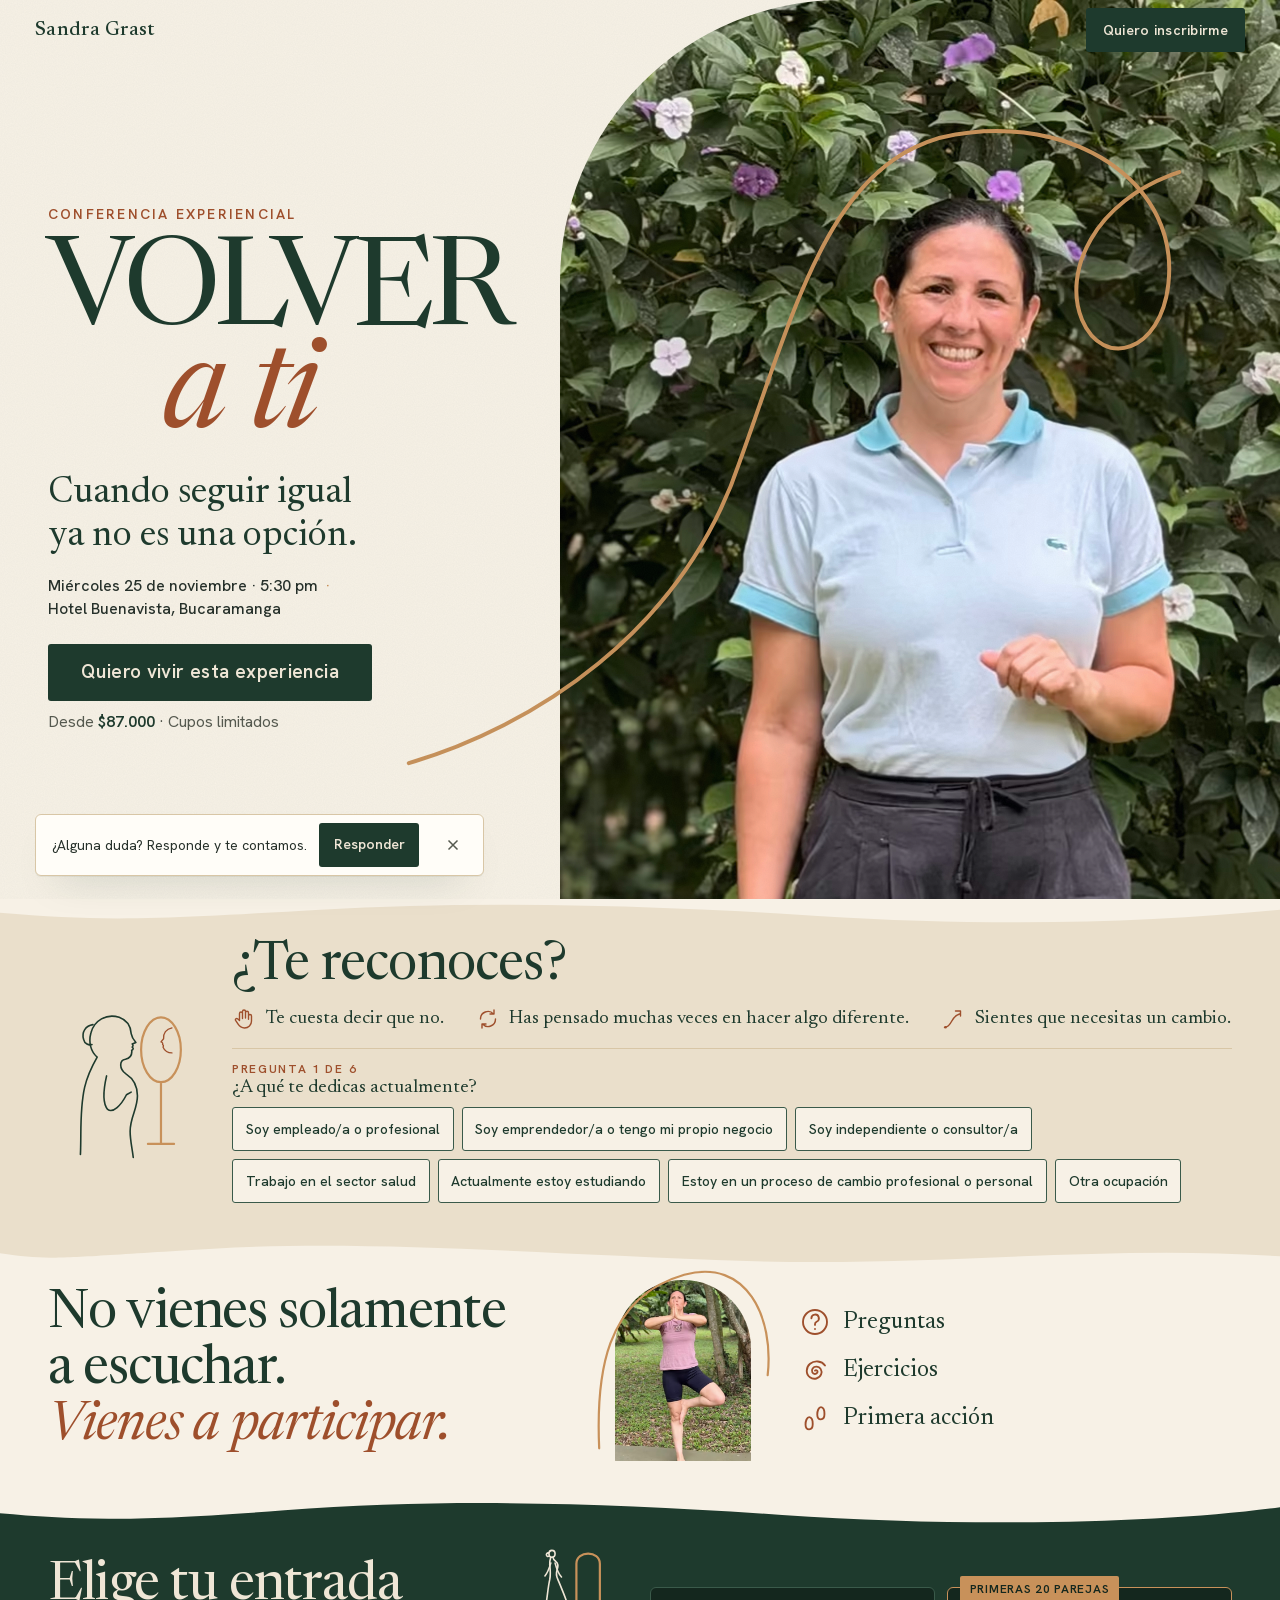
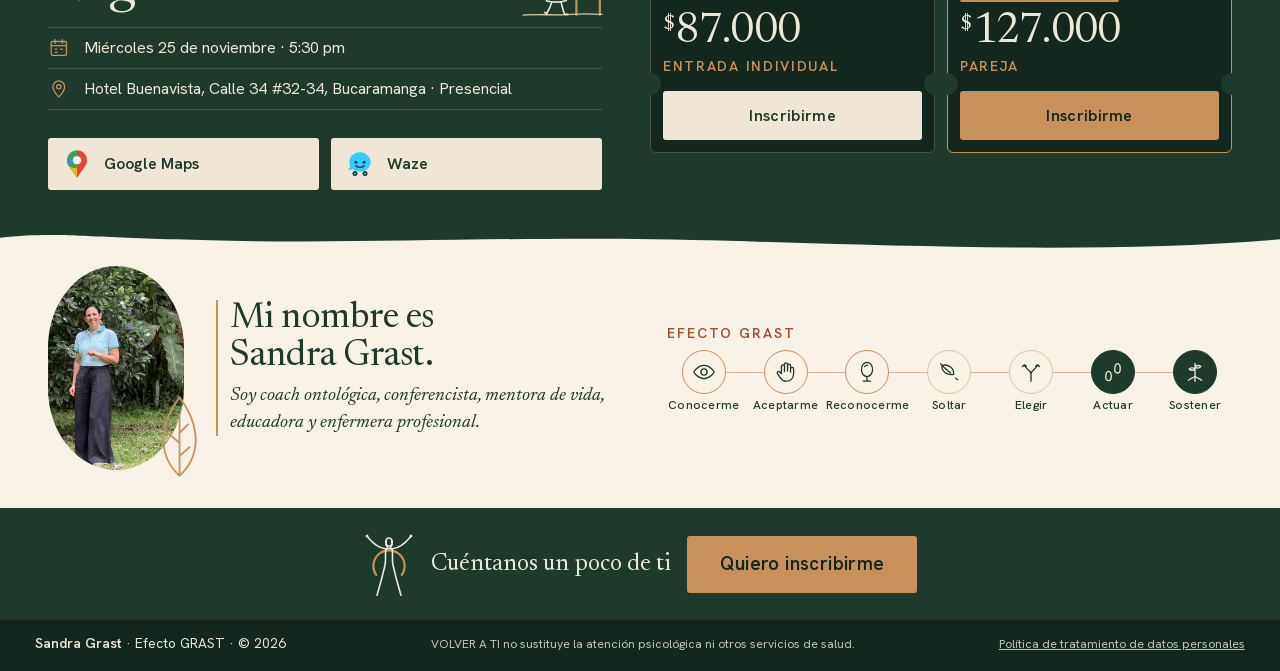
==== commit 50cfed76: "Publica la politica de tratamiento de datos personales (/privacidad/) y la enlaza desde el formulari" ====
--- a/index.html
+++ b/index.html
@@ -278,7 +278,7 @@
 <footer class="footer" id="contacto">
   <p><strong>Sandra Grast</strong> · Efecto GRAST · © 2026</p>
   <p class="aviso">VOLVER A TI no sustituye la atención psicológica ni otros servicios de salud. </p>
-  
+  <p class="aviso"><a href="/privacidad/">Política de tratamiento de datos personales</a></p>
 </footer>
 
 <div class="barra-movil" id="barra-movil">
@@ -389,7 +389,7 @@
         </div>
         <div class="autoriza">
           <p class="autoriza__t">Autorización para el tratamiento de datos personales</p>
-          <label class="casilla"><input type="checkbox" name="autoriza_datos" value="si" required aria-describedby="err-autoriza"><span>Autorizo el tratamiento de mis datos personales por parte de Sandra Grast / Efecto GRAST para gestionar mi solicitud de información, contactarme en relación con la conferencia Volver a Ti y, si otorgo autorización específica para ello, enviarme información sobre futuras experiencias y actividades. He leído y acepto la política de tratamiento de datos personales. </span></label>
+          <label class="casilla"><input type="checkbox" name="autoriza_datos" value="si" required aria-describedby="err-autoriza"><span>Autorizo el tratamiento de mis datos personales por parte de Sandra Grast / Efecto GRAST para gestionar mi solicitud de información, contactarme en relación con la conferencia Volver a Ti y, si otorgo autorización específica para ello, enviarme información sobre futuras experiencias y actividades. He leído y acepto la <a href="/privacidad/" target="_blank" rel="noopener">política de tratamiento de datos personales</a>.</span></label>
           <span class="campo__err" id="err-autoriza"></span>
           <label class="casilla casilla--opc"><input type="checkbox" name="autoriza_comercial" value="si"><span>Opcional: quiero recibir información sobre futuras experiencias y actividades de Sandra Grast / Efecto GRAST.</span></label>
           
